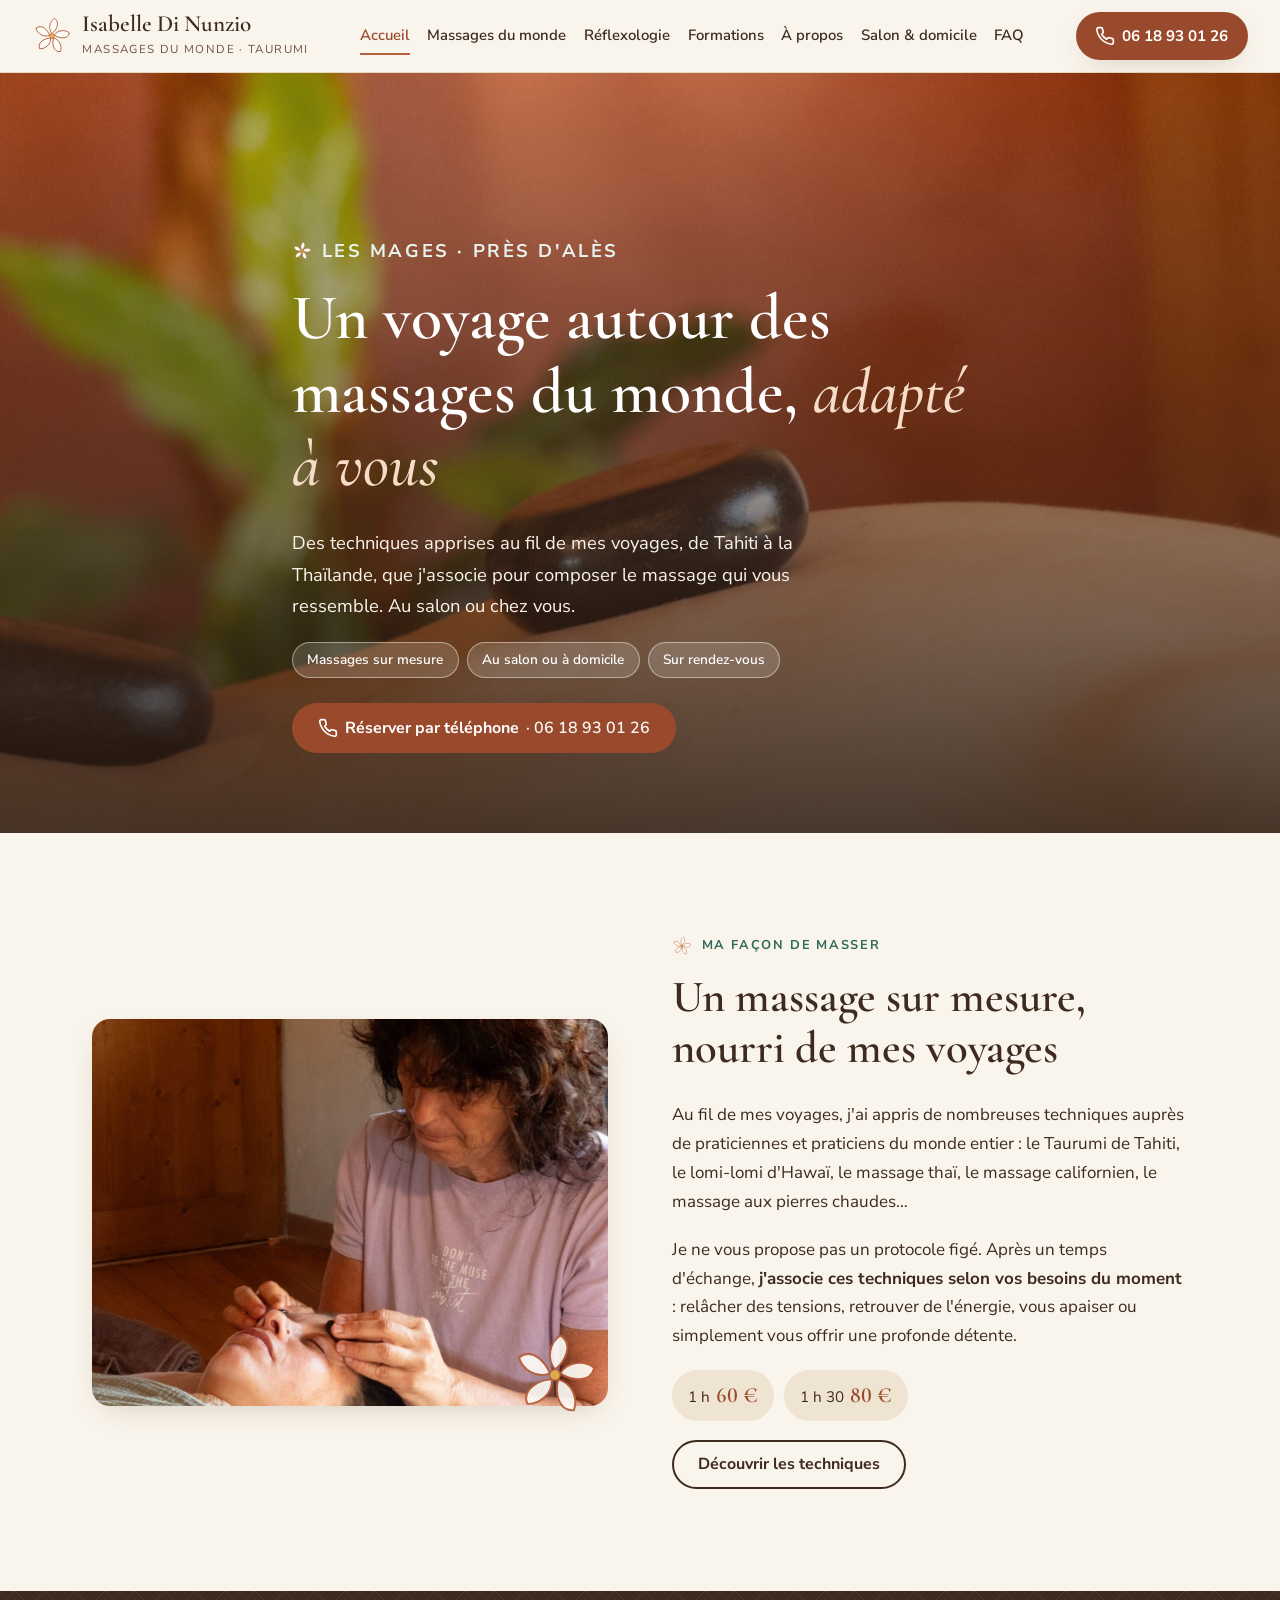
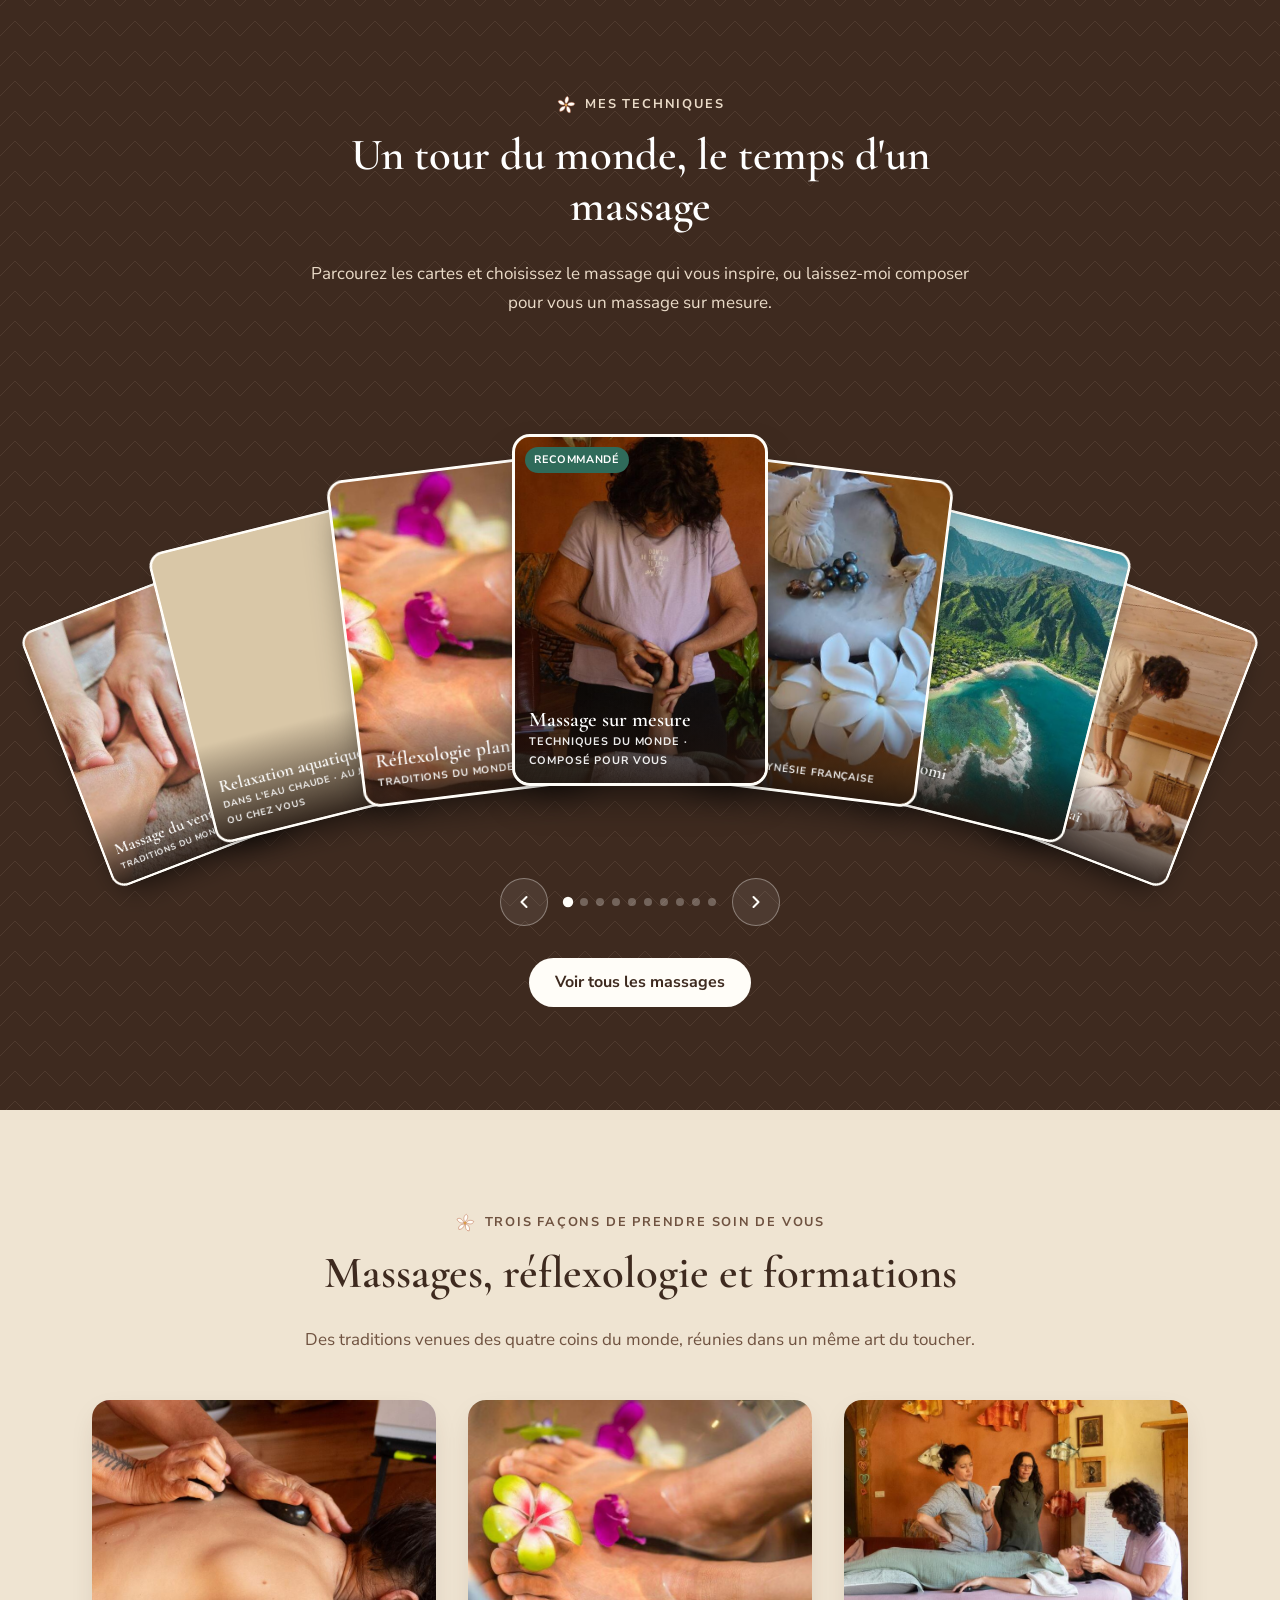
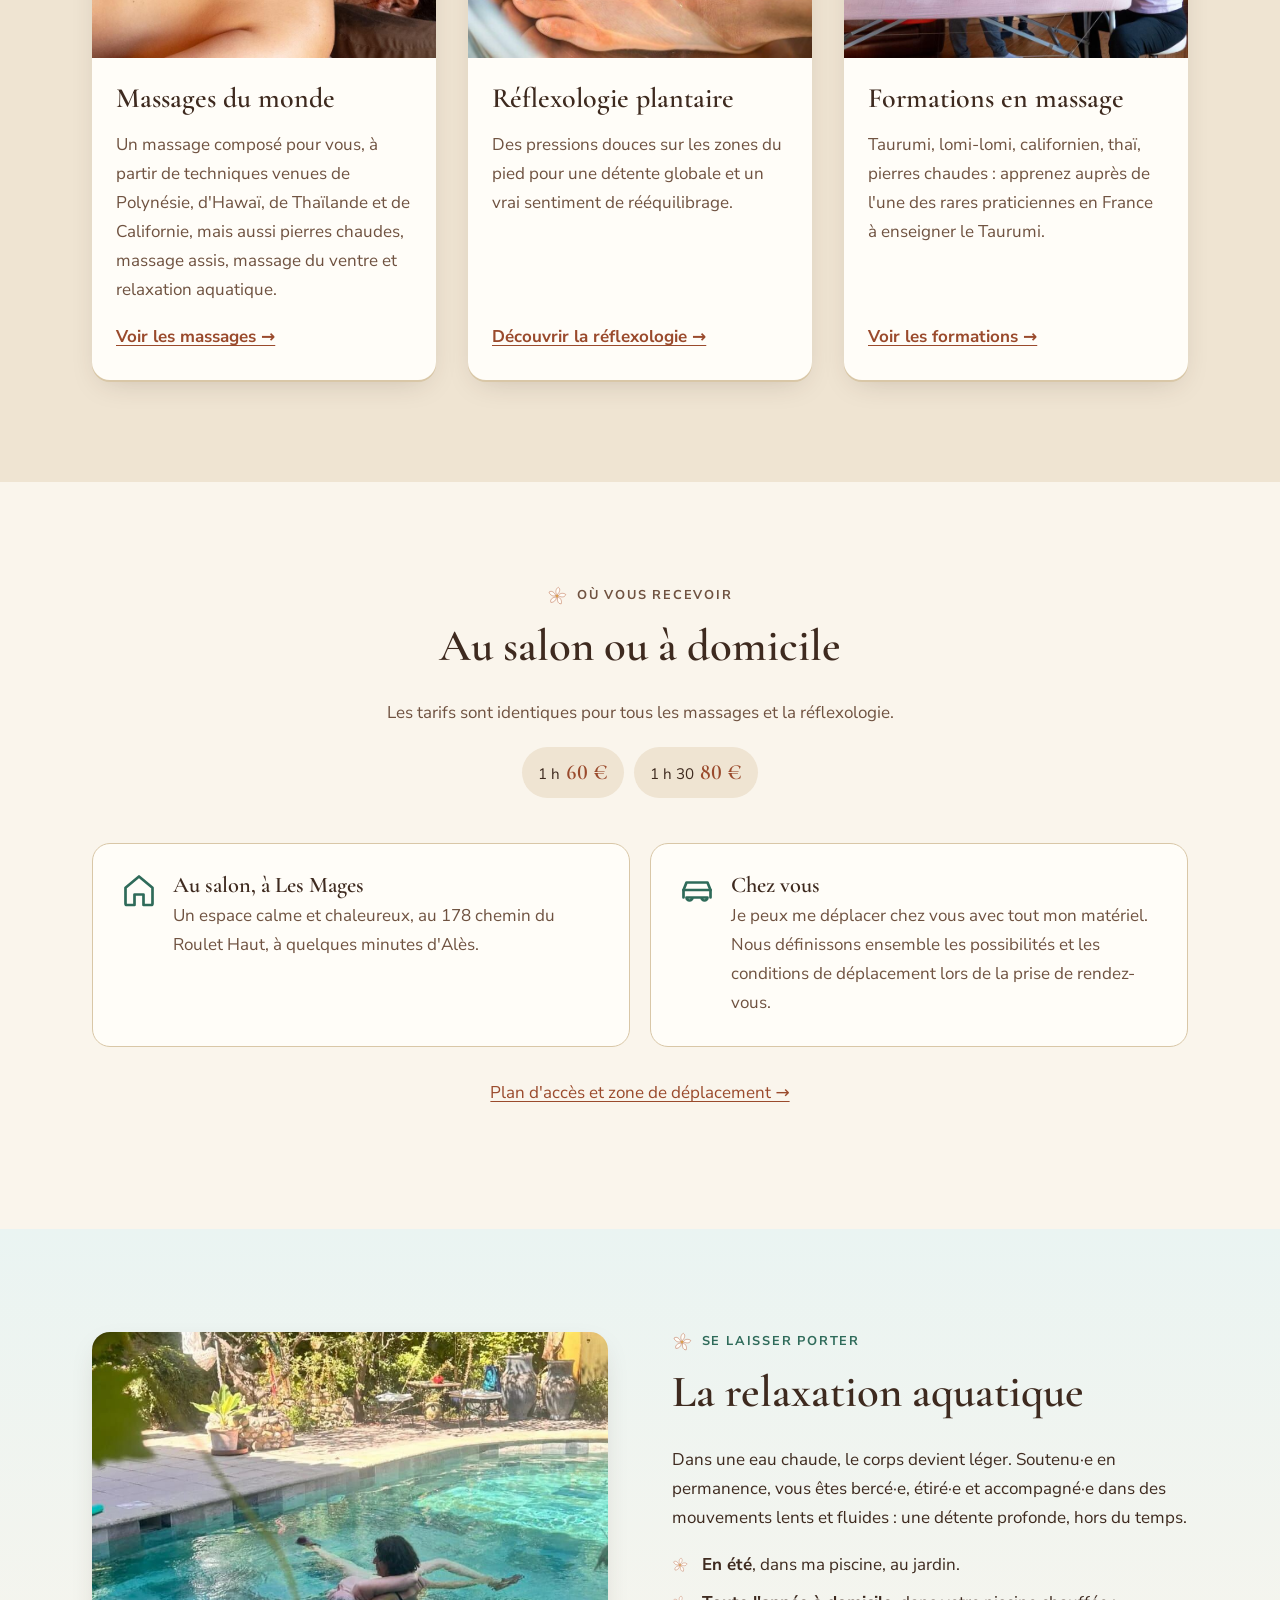
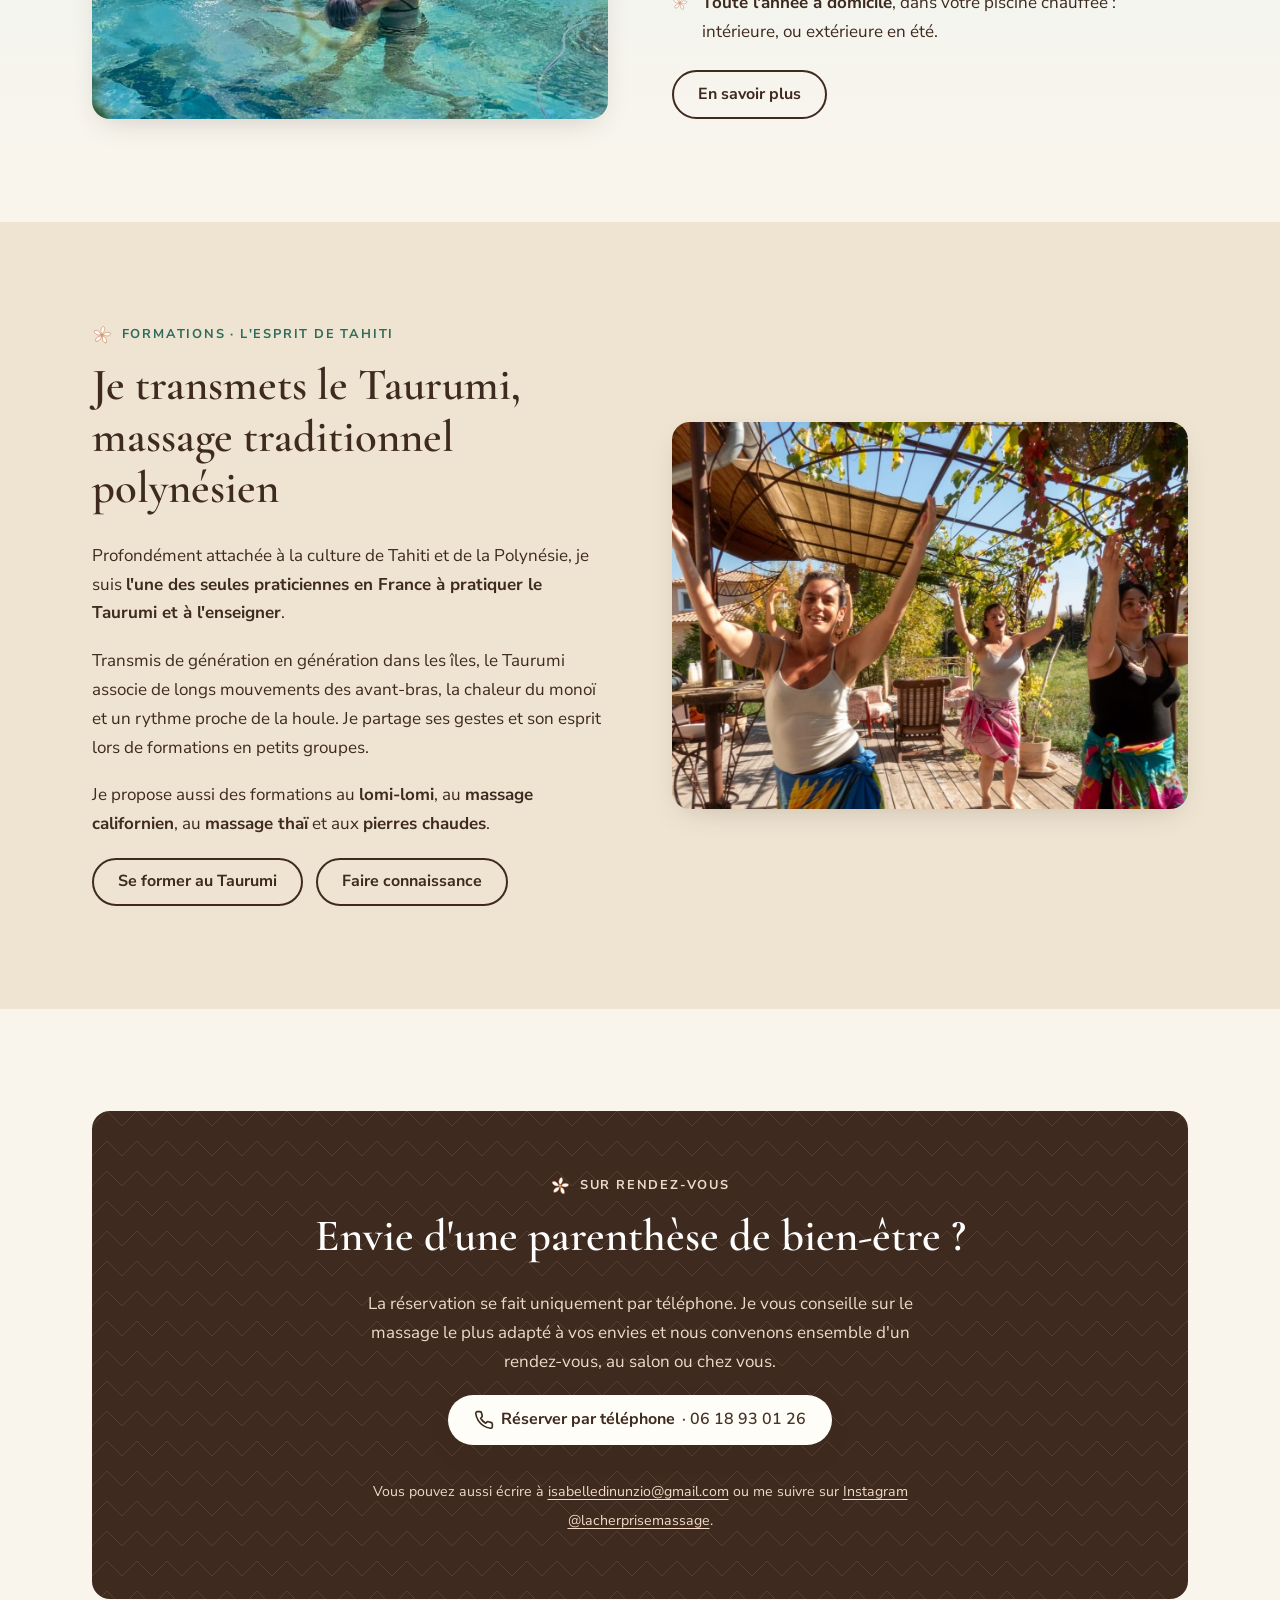
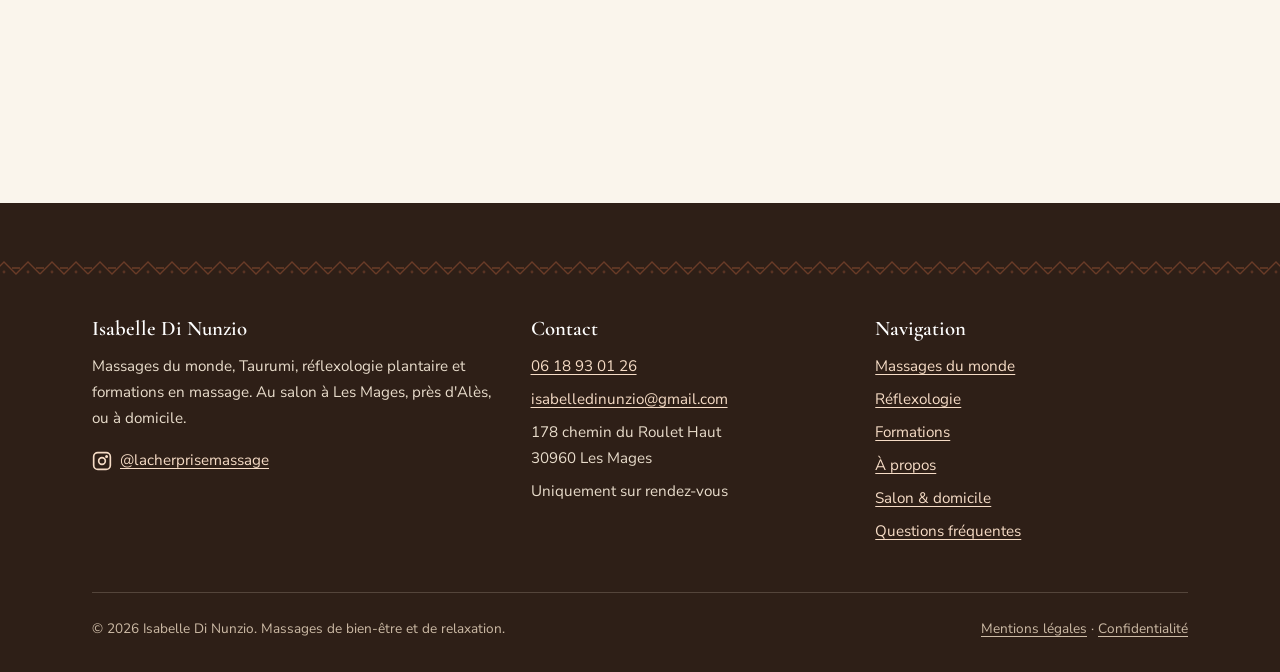
==== index.html @ 3dad5046 "Éventail : texte des cartes lisible au survol et au clic Co-Authored-By: Claude Sonnet 5.5 <noreply@" ====
<!DOCTYPE html>
<html lang="fr">
<head>
  <meta charset="utf-8">
  <meta name="viewport" content="width=device-width, initial-scale=1">
  <title>Massage bien-être Les Mages & Alès – Massages du monde sur mesure | Isabelle Di Nunzio</title>
  <meta name="description" content="Massages du monde sur mesure à Les Mages près d'Alès : des techniques venues de Polynésie, d'Hawaï et de Thaïlande, adaptées à vos besoins. Pierres chaudes, relaxation aquatique, réflexologie. Formations Taurumi.">
  <meta name="robots" content="noindex, nofollow">
  <link rel="canonical" href="https://iloebaudu.github.io/">
  <meta name="theme-color" content="#FAF5EC">

  <!-- Open Graph / réseaux sociaux -->
  <meta property="og:type" content="website">
  <meta property="og:locale" content="fr_FR">
  <meta property="og:site_name" content="Isabelle Di Nunzio – Massages du monde">
  <meta property="og:title" content="Massage bien-être Les Mages & Alès – Massages du monde sur mesure | Isabelle Di Nunzio">
  <meta property="og:description" content="Massages du monde sur mesure à Les Mages près d'Alès : des techniques venues de Polynésie, d'Hawaï et de Thaïlande, adaptées à vos besoins. Pierres chaudes, relaxation aquatique, réflexologie. Formations Taurumi.">
  <meta property="og:url" content="https://iloebaudu.github.io/">
  <meta property="og:image" content="https://iloebaudu.github.io/og-image.jpg">
  <meta property="og:image:width" content="1200">
  <meta property="og:image:height" content="630">
  <meta name="twitter:card" content="summary_large_image">
  <meta name="twitter:title" content="Massage bien-être Les Mages & Alès – Massages du monde sur mesure | Isabelle Di Nunzio">
  <meta name="twitter:description" content="Massages du monde sur mesure à Les Mages près d'Alès : des techniques venues de Polynésie, d'Hawaï et de Thaïlande, adaptées à vos besoins. Pierres chaudes, relaxation aquatique, réflexologie. Formations Taurumi.">
  <meta name="twitter:image" content="https://iloebaudu.github.io/og-image.jpg">

  <!-- Icônes -->
  <link rel="icon" href="favicon.svg" type="image/svg+xml">
  <link rel="icon" href="favicon-32.png" sizes="32x32" type="image/png">
  <link rel="apple-touch-icon" href="apple-touch-icon.png">

  <!-- Polices (hébergées localement) et styles -->
  <link rel="preload" href="fonts/cormorant-garamond-latin-600-normal.woff2" as="font" type="font/woff2" crossorigin>
  <link rel="preload" href="fonts/nunito-sans-latin-400-normal.woff2" as="font" type="font/woff2" crossorigin>
  <link rel="stylesheet" href="css/style.css?v=12">
  <script>document.documentElement.classList.add("js")</script>
  <script src="data/massages.js?v=12" defer></script>
  <script src="js/main.js?v=12" defer></script>
<script type="application/ld+json">
{
  "@context": "https://schema.org",
  "@type": "HealthAndBeautyBusiness",
  "@id": "https://iloebaudu.github.io/#entreprise",
  "name": "Isabelle Di Nunzio – Massages du monde & Taurumi",
  "description": "Massages du monde sur mesure, associant des techniques apprises en voyage (Taurumi de Polynésie, lomi-lomi, thaï, californien, pierres chaudes), massage assis, massage du ventre, relaxation aquatique, réflexologie plantaire et formations en massage, au salon à Les Mages près d'Alès ou à domicile.",
  "url": "https://iloebaudu.github.io/",
  "image": "https://iloebaudu.github.io/og-image.jpg",
  "logo": "https://iloebaudu.github.io/apple-touch-icon.png",
  "telephone": "+33618930126",
  "email": "isabelledinunzio@gmail.com",
  "priceRange": "60 € – 80 €",
  "currenciesAccepted": "EUR",
  "address": {
    "@type": "PostalAddress",
    "streetAddress": "178 chemin du Roulet Haut",
    "postalCode": "30960",
    "addressLocality": "Les Mages",
    "addressRegion": "Occitanie",
    "addressCountry": "FR"
  },
  "geo": {
    "@type": "GeoCoordinates",
    "latitude": 44.2286,
    "longitude": 4.1697
  },
  "areaServed": [
    {
      "@type": "City",
      "name": "Alès"
    },
    {
      "@type": "City",
      "name": "Les Mages"
    },
    {
      "@type": "AdministrativeArea",
      "name": "Gard"
    },
    {
      "@type": "AdministrativeArea",
      "name": "Ardèche"
    }
  ],
  "openingHoursSpecification": [
    {
      "@type": "OpeningHoursSpecification",
      "description": "Uniquement sur rendez-vous, par téléphone"
    }
  ],
  "sameAs": [
    "https://www.instagram.com/lacherprisemassage/"
  ],
  "hasOfferCatalog": {
    "@type": "OfferCatalog",
    "name": "Massages du monde et réflexologie",
    "itemListElement": [
      {
        "@type": "Offer",
        "name": "Massage ou réflexologie – 1 h",
        "price": "60",
        "priceCurrency": "EUR",
        "itemOffered": {
          "@type": "Service",
          "name": "Massage du monde ou réflexologie plantaire (1 h)"
        }
      },
      {
        "@type": "Offer",
        "name": "Massage ou réflexologie – 1 h 30",
        "price": "80",
        "priceCurrency": "EUR",
        "itemOffered": {
          "@type": "Service",
          "name": "Massage du monde ou réflexologie plantaire (1 h 30)"
        }
      },
      {
        "@type": "Offer",
        "name": "Taurumi – massage traditionnel polynésien",
        "price": "60",
        "priceCurrency": "EUR",
        "itemOffered": {
          "@type": "Service",
          "name": "Taurumi, massage tahitien"
        }
      },
      {
        "@type": "Offer",
        "name": "Relaxation aquatique",
        "itemOffered": {
          "@type": "Service",
          "name": "Relaxation aquatique en piscine chauffée, au jardin en été ou à domicile toute l'année"
        }
      }
    ]
  }
}
</script>
</head><body>
<a class="skip-link" href="#contenu">Aller au contenu</a>

<!-- ============ EN-TÊTE (identique sur toutes les pages) ============ -->
<header class="site-header">
  <div class="container">
    <a class="logo" href="index.html">
      <img src="images/motifs/tiare.svg" alt="" width="40" height="40">
      <span>
        <span class="logo__nom">Isabelle Di Nunzio</span>
        <span class="logo__sous">Massages du monde · Taurumi</span>
      </span>
    </a>
    <button class="nav-toggle" type="button" aria-expanded="false" aria-controls="site-nav" aria-label="Ouvrir le menu">
      <span class="nav-toggle__barres"></span>
    </button>
    <nav id="site-nav" class="site-nav" aria-label="Navigation principale">
      <ul>
        <li><a href="index.html" aria-current="page">Accueil</a></li>
        <li><a href="massages-du-monde.html">Massages du monde</a></li>
        <li><a href="reflexologie.html">Réflexologie</a></li>
        <li><a href="formations.html">Formations</a></li>
        <li><a href="a-propos.html">À propos</a></li>
        <li><a href="salon-domicile-contact.html">Salon & domicile</a></li>
        <li><a href="faq.html">FAQ</a></li>
      </ul>
      <a class="btn btn--appel " href="tel:+33618930126"><svg aria-hidden="true" viewBox="0 0 24 24" fill="none" stroke="currentColor" stroke-width="2" stroke-linecap="round" stroke-linejoin="round"><path d="M22 16.9v3a2 2 0 0 1-2.2 2 19.8 19.8 0 0 1-8.6-3.1 19.5 19.5 0 0 1-6-6A19.8 19.8 0 0 1 2.1 4.2 2 2 0 0 1 4.1 2h3a2 2 0 0 1 2 1.7c.1 1 .4 1.9.7 2.8a2 2 0 0 1-.5 2.1L8 9.9a16 16 0 0 0 6 6l1.3-1.3a2 2 0 0 1 2.1-.4c.9.3 1.8.6 2.8.7a2 2 0 0 1 1.7 2z"/></svg><span>Réserver par téléphone</span> <span class="numero">06 18 93 01 26</span></a>
    </nav>
    <a class="btn btn--appel header-appel" href="tel:+33618930126"><svg aria-hidden="true" viewBox="0 0 24 24" fill="none" stroke="currentColor" stroke-width="2" stroke-linecap="round" stroke-linejoin="round"><path d="M22 16.9v3a2 2 0 0 1-2.2 2 19.8 19.8 0 0 1-8.6-3.1 19.5 19.5 0 0 1-6-6A19.8 19.8 0 0 1 2.1 4.2 2 2 0 0 1 4.1 2h3a2 2 0 0 1 2 1.7c.1 1 .4 1.9.7 2.8a2 2 0 0 1-.5 2.1L8 9.9a16 16 0 0 0 6 6l1.3-1.3a2 2 0 0 1 2.1-.4c.9.3 1.8.6 2.8.7a2 2 0 0 1 1.7 2z"/></svg><span>06 18 93 01 26</span><span class="visually-hidden"> – Réserver par téléphone</span></a>
  </div>
</header>

<main id="contenu">

  <!-- ============ Grand visuel d'accueil ============ -->
  <section class="hero" aria-labelledby="titre-accueil">
    <div class="hero__img">
      <img src="images/hero-pierres-chaudes-dos-800.jpg" srcset="images/hero-pierres-chaudes-dos-800.jpg 800w, images/hero-pierres-chaudes-dos.jpg 1600w" sizes="100vw" width="800" height="600" alt="Deux pierres chaudes posées sur un dos détendu, devant une plante verte et un mur ocre" style="object-position:40% 50%" fetchpriority="high" decoding="async">
    </div>
    <div class="container hero__contenu">
      <p class="ornement">Les Mages · près d'Alès</p>
      <h1 id="titre-accueil">Un voyage autour des massages du monde, <em>adapté à vous</em></h1>
      <p>Des techniques apprises au fil de mes voyages, de Tahiti à la Thaïlande, que j'associe pour composer le massage qui vous ressemble. Au salon ou chez vous.</p>
      <ul class="hero__badges">
        <li>Massages sur mesure</li>
        <li>Au salon ou à domicile</li>
        <li>Sur rendez-vous</li>
      </ul>
      <div class="groupe-btn"><a class="btn btn--appel " href="tel:+33618930126"><svg aria-hidden="true" viewBox="0 0 24 24" fill="none" stroke="currentColor" stroke-width="2" stroke-linecap="round" stroke-linejoin="round"><path d="M22 16.9v3a2 2 0 0 1-2.2 2 19.8 19.8 0 0 1-8.6-3.1 19.5 19.5 0 0 1-6-6A19.8 19.8 0 0 1 2.1 4.2 2 2 0 0 1 4.1 2h3a2 2 0 0 1 2 1.7c.1 1 .4 1.9.7 2.8a2 2 0 0 1-.5 2.1L8 9.9a16 16 0 0 0 6 6l1.3-1.3a2 2 0 0 1 2.1-.4c.9.3 1.8.6 2.8.7a2 2 0 0 1 1.7 2z"/></svg><span>Réserver par téléphone</span> <span class="numero">06 18 93 01 26</span></a></div>
    </div>
  </section>

  <!-- ============ Ma façon de masser : le sur-mesure ============ -->
  <section class="section taurumi-vedette" aria-labelledby="titre-sur-mesure">
    <div class="container duo">
      <div class="duo__media reveal">
        <img src="images/massage-visage-praticienne-800.jpg" srcset="images/massage-visage-praticienne-800.jpg 600w, images/massage-visage-praticienne.jpg 1200w" sizes="(min-width: 900px) 50vw, 100vw" width="600" height="800" alt="Praticienne massant délicatement le visage d'une personne allongée sous un plaid" style="object-position:50% 35%" loading="lazy" decoding="async">
      </div>
      <div class="reveal">
        <p class="ornement">Ma façon de masser</p>
        <h2 id="titre-sur-mesure">Un massage sur mesure, nourri de mes voyages</h2>
        <p>Au fil de mes voyages, j'ai appris de nombreuses techniques auprès de praticiennes et praticiens du monde entier : le Taurumi de Tahiti, le lomi-lomi d'Hawaï, le massage thaï, le massage californien, le massage aux pierres chaudes…</p>
        <p>Je ne vous propose pas un protocole figé. Après un temps d'échange, <strong>j'associe ces techniques selon vos besoins du moment</strong> : relâcher des tensions, retrouver de l'énergie, vous apaiser ou simplement vous offrir une profonde détente.</p>
        <ul class="tarifs" data-tarifs aria-label="Tarifs"><li><span>1 h</span> <strong>60 €</strong></li><li><span>1 h 30</span> <strong>80 €</strong></li></ul>
        <div class="groupe-btn">
          <a class="btn btn--contour" href="massages-du-monde.html">Découvrir les techniques</a>
        </div>
      </div>
    </div>
  </section>

  <!-- ============ Éventail des massages (cartes générées depuis data/massages.js) ============ -->
  <section class="section section--chocolat" aria-labelledby="titre-eventail">
    <div class="container">
      <div class="section__entete reveal">
        <p class="ornement">Mes techniques</p>
        <h2 id="titre-eventail">Un tour du monde, le temps d'un massage</h2>
        <p>Parcourez les cartes et choisissez le massage qui vous inspire, ou laissez-moi composer pour vous un massage sur mesure.</p>
      </div>
    </div>
    <div class="fan" data-fan role="group" aria-roledescription="carrousel" aria-label="Les massages proposés">
      <div class="fan__scene"></div>
      <div class="fan__nav">
        <button type="button" class="fan__btn" data-fan-prec aria-label="Massage précédent"><svg aria-hidden="true" viewBox="0 0 24 24" fill="none" stroke="currentColor" stroke-width="2.5" stroke-linecap="round" stroke-linejoin="round"><polyline points="15 18 9 12 15 6"/></svg></button>
        <div class="fan__points" aria-hidden="true"></div>
        <button type="button" class="fan__btn" data-fan-suiv aria-label="Massage suivant"><svg aria-hidden="true" viewBox="0 0 24 24" fill="none" stroke="currentColor" stroke-width="2.5" stroke-linecap="round" stroke-linejoin="round"><polyline points="9 18 15 12 9 6"/></svg></button>
      </div>
      <p class="visually-hidden" aria-live="polite" data-fan-annonce></p>
    </div>
    <div class="container">
      <noscript><p class="centre">Taurumi, lomi-lomi, massage thaï, californien, pierres chaudes, massage assis, massage du ventre, relaxation aquatique, réflexologie…</p></noscript>
      <div class="groupe-btn" style="justify-content:center;margin-top:2rem"><a class="btn btn--clair" href="massages-du-monde.html">Voir tous les massages</a></div>
    </div>
  </section>

  <!-- ============ Les 3 pratiques ============ -->
  <section class="section section--sable fond-tapa" aria-labelledby="titre-pratiques">
    <div class="container">
      <div class="section__entete reveal">
        <p class="ornement">Trois façons de prendre soin de vous</p>
        <h2 id="titre-pratiques">Massages, réflexologie et formations</h2>
        <p>Des traditions venues des quatre coins du monde, réunies dans un même art du toucher.</p>
      </div>
      <div class="grille grille--3">
        <article class="carte pratique reveal">
          <div class="carte__media"><img src="images/massage-pierres-chaudes-nuque-800.jpg" srcset="images/massage-pierres-chaudes-nuque-800.jpg 800w, images/massage-pierres-chaudes-nuque.jpg 1600w" sizes="(min-width: 1000px) 33vw, (min-width: 680px) 50vw, 100vw" width="800" height="600" alt="Mains posant des pierres chaudes sur le haut du dos et la nuque" loading="lazy" decoding="async"></div>
          <div class="carte__corps">
            <h3>Massages du monde</h3>
            <p>Un massage composé pour vous, à partir de techniques venues de Polynésie, d'Hawaï, de Thaïlande et de Californie, mais aussi pierres chaudes, massage assis, massage du ventre et relaxation aquatique.</p>
            <a class="carte__lien" href="massages-du-monde.html">Voir les massages →</a>
          </div>
        </article>
        <article class="carte pratique reveal">
          <div class="carte__media"><img src="images/reflexologie-pieds-fleurs-800.jpg" srcset="images/reflexologie-pieds-fleurs-800.jpg 800w, images/reflexologie-pieds-fleurs.jpg 1600w" sizes="(min-width: 1000px) 33vw, (min-width: 680px) 50vw, 100vw" width="800" height="534" alt="Pieds posés dans une vasque décorée de fleurs de frangipanier" loading="lazy" decoding="async"></div>
          <div class="carte__corps">
            <h3>Réflexologie plantaire</h3>
            <p>Des pressions douces sur les zones du pied pour une détente globale et un vrai sentiment de rééquilibrage.</p>
            <a class="carte__lien" href="reflexologie.html">Découvrir la réflexologie →</a>
          </div>
        </article>
        <article class="carte pratique reveal">
          <div class="carte__media"><img src="images/formation-groupe-pratique-800.jpg" srcset="images/formation-groupe-pratique-800.jpg 800w, images/formation-groupe-pratique.jpg 1600w" sizes="(min-width: 1000px) 33vw, (min-width: 680px) 50vw, 100vw" width="800" height="600" alt="Formation : une praticienne montre un geste de massage du visage à deux stagiaires" loading="lazy" decoding="async"></div>
          <div class="carte__corps">
            <h3>Formations en massage</h3>
            <p>Taurumi, lomi-lomi, californien, thaï, pierres chaudes : apprenez auprès de l'une des rares praticiennes en France à enseigner le Taurumi.</p>
            <a class="carte__lien" href="formations.html">Voir les formations →</a>
          </div>
        </article>
      </div>
    </div>
  </section>

  <!-- ============ Au salon ou à domicile ============ -->
  <section class="section" aria-labelledby="titre-lieux">
    <div class="container">
      <div class="section__entete reveal">
        <p class="ornement">Où vous recevoir</p>
        <h2 id="titre-lieux">Au salon ou à domicile</h2>
        <p>Les tarifs sont identiques pour tous les massages et la réflexologie.</p>
        <ul class="tarifs" data-tarifs aria-label="Tarifs" style="justify-content:center"><li><span>1 h</span> <strong>60 €</strong></li><li><span>1 h 30</span> <strong>80 €</strong></li></ul>
      </div>
      <div class="lieux">
        <div class="lieu reveal"><svg aria-hidden="true" viewBox="0 0 24 24" fill="none" stroke="currentColor" stroke-width="1.8" stroke-linecap="round" stroke-linejoin="round"><path d="M3 10.5 12 3l9 7.5V21a1 1 0 0 1-1 1h-5v-7H9v7H4a1 1 0 0 1-1-1z"/></svg><div><h3>Au salon, à Les Mages</h3><p>Un espace calme et chaleureux, au 178 chemin du Roulet Haut, à quelques minutes d'Alès.</p></div></div>
        <div class="lieu reveal"><svg aria-hidden="true" viewBox="0 0 24 24" fill="none" stroke="currentColor" stroke-width="1.8" stroke-linecap="round" stroke-linejoin="round"><path d="M5 17h14M5 17a2 2 0 1 0 4 0M15 17a2 2 0 1 0 4 0M3 17v-5l2-5h14l2 5v5"/><path d="M3 12h18"/></svg><div><h3>Chez vous</h3><p>Je peux me déplacer chez vous avec tout mon matériel. Nous définissons ensemble les possibilités et les conditions de déplacement lors de la prise de rendez-vous.</p></div></div>
      </div>
      <p class="centre mt-2"><a href="salon-domicile-contact.html">Plan d'accès et zone de déplacement →</a></p>
    </div>
  </section>

  <!-- ============ Relaxation aquatique ============ -->
  <section class="section section--lagon" aria-labelledby="titre-aquatique">
    <div class="container duo">
      <div class="duo__media reveal">
        <img src="images/relaxation-aquatique-jardin-800.jpg" srcset="images/relaxation-aquatique-jardin-800.jpg 450w, images/relaxation-aquatique-jardin.jpg 900w" sizes="(min-width: 900px) 50vw, 100vw" width="450" height="800" alt="Personne flottant, détendue, soutenue par la praticienne dans une piscine turquoise au milieu d'un jardin" style="object-position:50% 60%" loading="lazy" decoding="async">
      </div>
      <div class="reveal">
        <p class="ornement">Se laisser porter</p>
        <h2 id="titre-aquatique">La relaxation aquatique</h2>
        <p>Dans une eau chaude, le corps devient léger. Soutenu·e en permanence, vous êtes bercé·e, étiré·e et accompagné·e dans des mouvements lents et fluides : une détente profonde, hors du temps.</p>
        <ul class="liste-tiare">
          <li><strong>En été</strong>, dans ma piscine, au jardin.</li>
          <li><strong>Toute l'année à domicile</strong>, dans votre piscine chauffée : intérieure, ou extérieure en été.</li>
        </ul>
        <div class="groupe-btn">
          <a class="btn btn--contour" href="massages-du-monde.html#relaxation-aquatique">En savoir plus</a>
        </div>
      </div>
    </div>
  </section>

  <!-- ============ Transmettre le Taurumi (formations) ============ -->
  <section class="section section--sable fond-tapa" aria-labelledby="titre-taurumi">
    <div class="container duo duo--inverse">
      <div class="duo__media reveal">
        <img src="images/formation-taurumi-danse-pareos-800.jpg" srcset="images/formation-taurumi-danse-pareos-800.jpg 600w, images/formation-taurumi-danse-pareos.jpg 1200w" sizes="(min-width: 900px) 50vw, 100vw" width="600" height="800" alt="Stagiaires en paréo dansant sur une terrasse en bois, bras levés, lors d'une formation au Taurumi" style="object-position:50% 30%" loading="lazy" decoding="async">
      </div>
      <div class="reveal">
        <p class="ornement">Formations · l'esprit de Tahiti</p>
        <h2 id="titre-taurumi">Je transmets le Taurumi, massage traditionnel polynésien</h2>
        <p>Profondément attachée à la culture de Tahiti et de la Polynésie, je suis <strong>l'une des seules praticiennes en France à pratiquer le Taurumi et à l'enseigner</strong>.</p>
        <p>Transmis de génération en génération dans les îles, le Taurumi associe de longs mouvements des avant-bras, la chaleur du monoï et un rythme proche de la houle. Je partage ses gestes et son esprit lors de formations en petits groupes.</p>
        <p>Je propose aussi des formations au <strong>lomi-lomi</strong>, au <strong>massage californien</strong>, au <strong>massage thaï</strong> et aux <strong>pierres chaudes</strong>.</p>
        <div class="groupe-btn">
          <a class="btn btn--contour" href="formations.html">Se former au Taurumi</a>
          <a class="btn btn--contour" href="a-propos.html">Faire connaissance</a>
        </div>
      </div>
    </div>
  </section>

  <!-- =====================================================================
       EMPLACEMENT RÉSERVÉ — AVIS CLIENTS
       Aucun avis n'est affiché pour l'instant (pas de faux témoignages).
       Pour ajouter de VRAIS avis plus tard (avec l'accord des clientes),
       décommentez le bloc ci-dessous et dupliquez un <figure> par avis.
       Vous pouvez aussi y intégrer le lien vers votre fiche Google.
  ======================================================================
  <section class="section" aria-labelledby="titre-avis">
    <div class="container">
      <div class="section__entete"><p class="ornement">Ils et elles en parlent</p><h2 id="titre-avis">Avis clients</h2></div>
      <div class="grille grille--3">
        <figure class="carte"><div class="carte__corps">
          <blockquote><p>« Texte de l'avis réel… »</p></blockquote>
          <figcaption>Prénom, ville – mois année</figcaption>
        </div></figure>
      </div>
    </div>
  </section>
  ===================================================================== -->

  <!-- ============ Bandeau de réservation ============ -->
  <section class="section" aria-labelledby="titre-cta">
    <div class="container">
      <div class="cta reveal">
        <p class="ornement">Sur rendez-vous</p>
        <h2 id="titre-cta">Envie d'une parenthèse de bien-être ?</h2>
        <p>La réservation se fait uniquement par téléphone. Je vous conseille sur le massage le plus adapté à vos envies et nous convenons ensemble d'un rendez-vous, au salon ou chez vous.</p>
        <div class="groupe-btn"><a class="btn btn--appel " href="tel:+33618930126"><svg aria-hidden="true" viewBox="0 0 24 24" fill="none" stroke="currentColor" stroke-width="2" stroke-linecap="round" stroke-linejoin="round"><path d="M22 16.9v3a2 2 0 0 1-2.2 2 19.8 19.8 0 0 1-8.6-3.1 19.5 19.5 0 0 1-6-6A19.8 19.8 0 0 1 2.1 4.2 2 2 0 0 1 4.1 2h3a2 2 0 0 1 2 1.7c.1 1 .4 1.9.7 2.8a2 2 0 0 1-.5 2.1L8 9.9a16 16 0 0 0 6 6l1.3-1.3a2 2 0 0 1 2.1-.4c.9.3 1.8.6 2.8.7a2 2 0 0 1 1.7 2z"/></svg><span>Réserver par téléphone</span> <span class="numero">06 18 93 01 26</span></a></div>
        <p class="mt-2 mb-0"><small>Vous pouvez aussi écrire à <a href="mailto:isabelledinunzio@gmail.com">isabelledinunzio@gmail.com</a> ou me suivre sur <a href="https://www.instagram.com/lacherprisemassage/" rel="noopener">Instagram @lacherprisemassage</a>.</small></p>
      </div>
    </div>
  </section>
</main>

<!-- ============ PIED DE PAGE (identique sur toutes les pages) ============ -->
<footer class="site-footer">
  <div class="frise-tapa" aria-hidden="true"></div>
  <div class="container">
    <div class="footer-grille">
      <div>
        <h2>Isabelle Di Nunzio</h2>
        <p>Massages du monde, Taurumi, réflexologie plantaire et formations en massage. Au salon à Les Mages, près d'Alès, ou à domicile.</p>
        <p><a class="lien-insta" href="https://www.instagram.com/lacherprisemassage/" rel="noopener"><svg aria-hidden="true" viewBox="0 0 24 24" fill="none" stroke="currentColor" stroke-width="2" stroke-linecap="round" stroke-linejoin="round"><rect x="2" y="2" width="20" height="20" rx="5"/><circle cx="12" cy="12" r="4"/><circle cx="17.5" cy="6.5" r=".8" fill="currentColor"/></svg><span>@lacherprisemassage</span></a></p>
      </div>
      <div>
        <h2>Contact</h2>
        <ul>
          <li><a href="tel:+33618930126">06 18 93 01 26</a></li>
          <li><a href="mailto:isabelledinunzio@gmail.com">isabelledinunzio@gmail.com</a></li>
          <li>178 chemin du Roulet Haut<br>30960 Les Mages</li>
          <li>Uniquement sur rendez-vous</li>
        </ul>
      </div>
      <div>
        <h2>Navigation</h2>
        <ul>
          <li><a href="massages-du-monde.html">Massages du monde</a></li>
          <li><a href="reflexologie.html">Réflexologie</a></li>
          <li><a href="formations.html">Formations</a></li>
          <li><a href="a-propos.html">À propos</a></li>
          <li><a href="salon-domicile-contact.html">Salon &amp; domicile</a></li>
          <li><a href="faq.html">Questions fréquentes</a></li>
        </ul>
      </div>
    </div>
    <div class="footer-bas">
      <p class="mb-0">© <span data-annee>2026</span> Isabelle Di Nunzio. Massages de bien-être et de relaxation.</p>
      <p class="mb-0"><a href="mentions-legales.html">Mentions légales</a> · <a href="politique-confidentialite.html">Confidentialité</a></p>
    </div>
  </div>
</footer>

<!-- Barre d'appel fixe, visible uniquement sur mobile -->
<div class="callbar"><a class="btn btn--appel " href="tel:+33618930126"><svg aria-hidden="true" viewBox="0 0 24 24" fill="none" stroke="currentColor" stroke-width="2" stroke-linecap="round" stroke-linejoin="round"><path d="M22 16.9v3a2 2 0 0 1-2.2 2 19.8 19.8 0 0 1-8.6-3.1 19.5 19.5 0 0 1-6-6A19.8 19.8 0 0 1 2.1 4.2 2 2 0 0 1 4.1 2h3a2 2 0 0 1 2 1.7c.1 1 .4 1.9.7 2.8a2 2 0 0 1-.5 2.1L8 9.9a16 16 0 0 0 6 6l1.3-1.3a2 2 0 0 1 2.1-.4c.9.3 1.8.6 2.8.7a2 2 0 0 1 1.7 2z"/></svg><span>Réserver par téléphone</span> <span class="numero">06 18 93 01 26</span></a></div>
</body>
</html>
---- css/style.css ----
/* =====================================================================
   Isabelle Di Nunzio — Massages du monde, Taurumi & réflexologie
   Feuille de style unique du site.

   👉 POUR CHANGER LE STYLE : modifiez uniquement les variables
      du bloc « :root » ci-dessous (couleurs, polices, arrondis…).
   ===================================================================== */

:root {
  /* ---------- Couleurs ---------- */
  --c-creme:        #FAF5EC; /* fond principal */
  --c-sable:        #EFE4D2; /* fond des sections alternées */
  --c-lin:          #D9C7A7; /* bordures, séparateurs */
  --c-terre:        #B65F3C; /* accent chaud (décor, icônes) */
  --c-terre-fonce:  #9A4A2C; /* boutons, liens (contraste AA sur crème) */
  --c-chocolat:     #3E2A1F; /* texte principal, titres */
  --c-bois:         #6F5240; /* texte secondaire */
  --c-vert:         #2F6B5A; /* touche tropicale (Tahiti) */
  --c-lagon:        #2B8A9A; /* touche lagon : décor uniquement, pas pour du texte */
  --c-tiare:        #FFFDF8; /* blanc chaud, fond des cartes */
  --c-exemple:      #FCEBD9; /* fond des encarts « Exemple » */

  /* ---------- Polices (Google Fonts hébergées dans /fonts, voir @font-face plus bas) ---------- */
  --f-titre: "Cormorant Garamond", Georgia, "Times New Roman", serif;
  --f-texte: "Nunito Sans", system-ui, -apple-system, "Segoe UI", Roboto, sans-serif;

  /* ---------- Formes & espacements ---------- */
  --radius:      18px;
  --radius-sm:   10px;
  --radius-pill: 999px;
  --ombre:       0 10px 30px -12px rgba(62, 42, 31, .25);
  --largeur-max: 1160px;
  --section-y:   clamp(3.5rem, 8vw, 6.5rem);
  --gouttiere:   clamp(1rem, 4vw, 2rem);
}

/* =====================================================================
   0. Polices Google Fonts hébergées localement (dossier /fonts)
   → aucune requête vers Google : plus rapide et plus respectueux du RGPD.
   Licence : SIL Open Font License (voir fonts/OFL-*.txt)
   ===================================================================== */
@font-face { font-family: "Cormorant Garamond"; font-style: normal; font-weight: 500; font-display: swap; src: url("../fonts/cormorant-garamond-latin-500-normal.woff2") format("woff2"); }
@font-face { font-family: "Cormorant Garamond"; font-style: italic; font-weight: 500; font-display: swap; src: url("../fonts/cormorant-garamond-latin-500-italic.woff2") format("woff2"); }
@font-face { font-family: "Cormorant Garamond"; font-style: normal; font-weight: 600; font-display: swap; src: url("../fonts/cormorant-garamond-latin-600-normal.woff2") format("woff2"); }
@font-face { font-family: "Nunito Sans"; font-style: normal; font-weight: 400; font-display: swap; src: url("../fonts/nunito-sans-latin-400-normal.woff2") format("woff2"); }
@font-face { font-family: "Nunito Sans"; font-style: normal; font-weight: 600; font-display: swap; src: url("../fonts/nunito-sans-latin-600-normal.woff2") format("woff2"); }
@font-face { font-family: "Nunito Sans"; font-style: normal; font-weight: 700; font-display: swap; src: url("../fonts/nunito-sans-latin-700-normal.woff2") format("woff2"); }

/* =====================================================================
   1. Base
   ===================================================================== */
*, *::before, *::after { box-sizing: border-box; }

html { scroll-behavior: smooth; -webkit-text-size-adjust: 100%; }
@media (prefers-reduced-motion: reduce) {
  html { scroll-behavior: auto; }
  *, *::before, *::after { animation: none !important; transition: none !important; }
}

body {
  margin: 0;
  background: var(--c-creme);
  color: var(--c-chocolat);
  font-family: var(--f-texte);
  font-size: 1.0625rem;
  line-height: 1.7;
  /* espace pour la barre d'appel fixe sur mobile */
  padding-bottom: 76px;
}
@media (min-width: 900px) { body { padding-bottom: 0; } }

img { max-width: 100%; height: auto; display: block; }

h1, h2, h3 {
  font-variant-numeric: lining-nums;
  font-family: var(--f-titre);
  font-weight: 600;
  line-height: 1.15;
  color: var(--c-chocolat);
  margin: 0 0 .6em;
}
h1 { font-size: clamp(2.3rem, 6.5vw, 4rem); }
h2 { font-size: clamp(1.9rem, 4.5vw, 2.8rem); }
h3, .h3 { font-size: clamp(1.4rem, 3vw, 1.75rem); }
p  { margin: 0 0 1.1em; }

a { color: var(--c-terre-fonce); text-underline-offset: 3px; }
a:hover { color: var(--c-chocolat); }

:focus-visible {
  outline: 3px solid var(--c-vert);
  outline-offset: 3px;
  border-radius: 4px;
}

.visually-hidden {
  position: absolute !important; width: 1px; height: 1px;
  overflow: hidden; clip: rect(0 0 0 0); white-space: nowrap;
}

.skip-link {
  position: absolute; left: 1rem; top: -100px; z-index: 100;
  background: var(--c-chocolat); color: #fff; padding: .7rem 1rem;
  border-radius: var(--radius-sm);
}
.skip-link:focus { top: 1rem; color: #fff; }

.container { width: 100%; max-width: var(--largeur-max); margin: 0 auto; padding: 0 var(--gouttiere); }
.container--etroit { max-width: 780px; }

/* =====================================================================
   2. Motifs décoratifs (tapa polynésien & fleur de tiaré) — très discrets
   ===================================================================== */

/* Frise inspirée des tapa : triangles et zigzags, répétée horizontalement */
.frise-tapa {
  height: 18px;
  background-image: url("data:image/svg+xml,%3Csvg xmlns='http://www.w3.org/2000/svg' width='48' height='18' viewBox='0 0 48 18'%3E%3Cg fill='none' stroke='%23B65F3C' stroke-width='1.3' opacity='.55'%3E%3Cpath d='M0 15 L12 3 L24 15 L36 3 L48 15'/%3E%3Cpath d='M0 9h4M20 9h8M44 9h4'/%3E%3C/g%3E%3Cg fill='%23B65F3C' opacity='.4'%3E%3Ccircle cx='12' cy='13' r='1.4'/%3E%3Ccircle cx='36' cy='13' r='1.4'/%3E%3C/g%3E%3C/svg%3E");
  background-repeat: repeat-x;
  background-position: center;
}

/* Fond texturé « fibre de tapa » pour les sections sable */
.fond-tapa {
  background-color: var(--c-sable);
  background-image: url("data:image/svg+xml,%3Csvg xmlns='http://www.w3.org/2000/svg' width='80' height='80' viewBox='0 0 80 80'%3E%3Cg fill='none' stroke='%237A5A43' stroke-width='.8' opacity='.09'%3E%3Cpath d='M0 20 L20 0 L40 20 L60 0 L80 20'/%3E%3Cpath d='M0 60 L20 40 L40 60 L60 40 L80 60'/%3E%3Cpath d='M20 30v20M60 30v20'/%3E%3C/g%3E%3C/svg%3E");
}

/* Petite fleur de tiaré utilisée comme ornement de titre */
.ornement {
  display: inline-flex; align-items: center; gap: .6rem;
  font-family: var(--f-texte);
  font-size: .8rem; font-weight: 700; letter-spacing: .14em; text-transform: uppercase;
  color: var(--c-vert);
  margin-bottom: .9rem;
}
.ornement::before {
  content: ""; width: 20px; height: 20px; flex: none;
  background: url("../images/motifs/tiare.svg") center / contain no-repeat;
}

/* =====================================================================
   3. Boutons
   ===================================================================== */
.btn {
  display: inline-flex; align-items: center; justify-content: center; gap: .55rem;
  min-height: 48px; padding: .8rem 1.5rem;
  border-radius: var(--radius-pill);
  font-family: var(--f-texte); font-weight: 700; font-size: 1rem; line-height: 1.2;
  text-decoration: none; text-align: center;
  border: 2px solid transparent;
  transition: background-color .25s, color .25s, transform .25s, box-shadow .25s;
  cursor: pointer;
}
.btn svg { width: 20px; height: 20px; flex: none; }
.btn:hover { transform: translateY(-2px); }

.btn--appel { background: var(--c-terre-fonce); color: #fff; box-shadow: var(--ombre); }
.btn--appel:hover { background: var(--c-chocolat); color: #fff; }
.btn--appel { flex-wrap: wrap; column-gap: .45rem; row-gap: .1rem; }
.btn--appel .numero { font-weight: 600; opacity: .95; white-space: nowrap; }
.btn--appel .numero::before { content: "· "; }
/* Sur petit écran, le numéro passe proprement sous le libellé */
@media (max-width: 479px) {
  .btn--appel .numero { flex-basis: 100%; }
  .btn--appel .numero::before { content: ""; }
}

.btn--contour { border-color: var(--c-chocolat); color: var(--c-chocolat); background: transparent; }
.btn--contour:hover { background: var(--c-chocolat); color: #fff; }

.btn--clair { background: var(--c-tiare); color: var(--c-chocolat); }
.btn--clair:hover { background: #fff; color: var(--c-terre-fonce); }

.groupe-btn { display: flex; flex-wrap: wrap; gap: .8rem; align-items: center; }

/* =====================================================================
   4. En-tête & navigation
   ===================================================================== */
.site-header {
  position: sticky; top: 0; z-index: 50;
  background: rgba(250, 245, 236, .94);
  backdrop-filter: blur(8px);
  border-bottom: 1px solid rgba(217, 199, 167, .6);
}
.site-header .container {
  display: flex; align-items: center; justify-content: space-between; gap: 1rem;
  min-height: 72px;
}

.logo { display: flex; align-items: center; gap: .65rem; text-decoration: none; color: var(--c-chocolat); }
.logo img { width: 40px; height: 40px; }
.logo__nom { white-space: nowrap; font-family: var(--f-titre); font-size: 1.45rem; font-weight: 600; line-height: 1; display: block; }
.logo__sous { white-space: nowrap; font-size: .72rem; letter-spacing: .12em; text-transform: uppercase; color: var(--c-bois); display: block; margin-top: .25rem; }

.nav-toggle {
  display: inline-flex; align-items: center; justify-content: center;
  width: 48px; height: 48px; border-radius: 50%;
  background: transparent; border: 1px solid var(--c-lin); color: var(--c-chocolat);
  cursor: pointer;
}
.nav-toggle__barres, .nav-toggle__barres::before, .nav-toggle__barres::after {
  display: block; width: 20px; height: 2px; background: currentColor; border-radius: 2px;
  position: relative; transition: transform .3s, background-color .3s;
}
.nav-toggle__barres::before, .nav-toggle__barres::after { content: ""; position: absolute; left: 0; }
.nav-toggle__barres::before { top: -6px; }
.nav-toggle__barres::after  { top: 6px; }
.nav-toggle[aria-expanded="true"] .nav-toggle__barres { background: transparent; }
.nav-toggle[aria-expanded="true"] .nav-toggle__barres::before { transform: translateY(6px) rotate(45deg); }
.nav-toggle[aria-expanded="true"] .nav-toggle__barres::after  { transform: translateY(-6px) rotate(-45deg); }

.site-nav { display: none; }
.site-nav.est-ouvert {
  display: block;
  position: absolute; left: 0; right: 0; top: 100%;
  background: var(--c-creme);
  border-bottom: 1px solid var(--c-lin);
  box-shadow: var(--ombre);
  padding: .5rem var(--gouttiere) 1.5rem;
  max-height: calc(100vh - 72px); overflow-y: auto;
}
.site-nav ul { list-style: none; margin: 0; padding: 0; }
.site-nav a {
  display: block; padding: .85rem .25rem;
  color: var(--c-chocolat); text-decoration: none; font-weight: 600;
  border-bottom: 1px solid rgba(217, 199, 167, .5);
}
.site-nav a[aria-current="page"] { color: var(--c-terre-fonce); }
.site-nav .btn { margin-top: 1rem; width: 100%; }
.site-nav a.btn { display: flex; color: #fff; padding: .8rem 1.5rem; border-bottom: 0; }
.header-appel { display: none; }

@media (min-width: 1200px) {
  .nav-toggle { display: none; }
  .site-nav, .site-nav.est-ouvert {
    display: block; position: static; background: none; box-shadow: none; padding: 0; border: 0;
  }
  .site-nav ul { display: flex; gap: 1.1rem; align-items: center; }
  .site-nav a { white-space: nowrap; }
  .site-nav a { border: 0; padding: .4rem 0; font-size: .93rem; position: relative; }
  .site-nav a::after {
    content: ""; position: absolute; left: 0; right: 0; bottom: 0; height: 2px;
    background: var(--c-terre); transform: scaleX(0); transition: transform .3s; transform-origin: left;
  }
  .site-nav a:hover::after, .site-nav a[aria-current="page"]::after { transform: scaleX(1); }
  .site-nav .btn, .site-nav a.btn { display: none; }
  .header-appel { display: inline-flex; padding: .6rem 1.1rem; font-size: .95rem; white-space: nowrap; flex-wrap: nowrap; }
  .site-header .container { max-width: 1340px; }
}

/* =====================================================================
   5. Barre d'appel fixe (mobile uniquement)
   ===================================================================== */
.callbar {
  position: fixed; left: 0; right: 0; bottom: 0; z-index: 60;
  padding: .6rem var(--gouttiere) calc(.6rem + env(safe-area-inset-bottom));
  background: rgba(250, 245, 236, .97);
  border-top: 1px solid var(--c-lin);
  box-shadow: 0 -8px 24px -12px rgba(62, 42, 31, .3);
}
.callbar .btn { width: 100%; }
@media (min-width: 900px) { .callbar { display: none; } }

/* =====================================================================
   6. Sections génériques
   ===================================================================== */
.section { padding: var(--section-y) 0; }
.section--sable { background: var(--c-sable); }
.section__entete { max-width: 680px; margin: 0 auto 2.8rem; text-align: center; }
.section__entete p { color: var(--c-bois); }
.chapeau { font-size: 1.15rem; color: var(--c-bois); }

/* En-tête des pages intérieures */
.page-hero {
  position: relative; overflow: hidden;
  padding: clamp(3rem, 9vw, 6rem) 0 clamp(2.5rem, 6vw, 4rem);
  text-align: center;
}
.page-hero p { max-width: 640px; margin-left: auto; margin-right: auto; }
.fil-ariane { font-size: .88rem; color: var(--c-bois); margin-bottom: 1rem; }
.fil-ariane ol { list-style: none; padding: 0; margin: 0; display: flex; justify-content: center; flex-wrap: wrap; gap: .4rem; }
.fil-ariane li + li::before { content: "›"; margin-right: .4rem; }
.fil-ariane a { color: var(--c-bois); }

/* Grilles */
.grille { display: grid; gap: clamp(1.25rem, 3vw, 2rem); }
@media (min-width: 680px)  { .grille--2, .grille--3 { grid-template-columns: repeat(2, 1fr); } }
@media (min-width: 1000px) { .grille--3 { grid-template-columns: repeat(3, 1fr); } }

/* Bloc image + texte */
.duo { display: grid; gap: clamp(2rem, 5vw, 4rem); align-items: center; }
@media (min-width: 900px) {
  .duo { grid-template-columns: 1fr 1fr; }
  .duo--inverse .duo__media { order: 2; }
}
.duo__media img { border-radius: var(--radius); box-shadow: var(--ombre); width: 100%; aspect-ratio: 4 / 3; object-fit: cover; }

/* Listes à puces tiaré */
.liste-tiare { list-style: none; padding: 0; margin: 0 0 1.4em; }
.liste-tiare li { position: relative; padding-left: 1.9rem; margin-bottom: .55rem; }
.liste-tiare li::before {
  content: ""; position: absolute; left: 0; top: .35em; width: 16px; height: 16px;
  background: url("../images/motifs/tiare.svg") center / contain no-repeat;
}

/* =====================================================================
   7. Accueil — grand visuel
   ===================================================================== */
.hero {
  position: relative; isolation: isolate;
  min-height: min(88vh, 760px);
  display: flex; align-items: flex-end;
  color: #fff;
  overflow: hidden;
}
.hero__img { position: absolute; inset: 0; z-index: -2; }
.hero__img img { width: 100%; height: 100%; object-fit: cover; object-position: center 40%; }
.hero::before {
  content: ""; position: absolute; inset: 0; z-index: -1;
  background: linear-gradient(180deg, rgba(62,42,31,.15) 0%, rgba(62,42,31,.55) 55%, rgba(40,26,18,.85) 100%);
}
.hero__contenu { padding-top: 6rem; padding-bottom: clamp(2.5rem, 7vw, 5rem); max-width: 760px; }
.hero h1 { color: #fff; margin-bottom: .4em; }
.hero h1 em { font-style: italic; font-weight: 500; color: #F6DCC6; }
.hero p { font-size: 1.15rem; max-width: 560px; color: #FBF4EA; }
.hero .ornement { color: #E8F3EE; }
.hero__badges { display: flex; flex-wrap: wrap; gap: .5rem; margin: 0 0 1.6rem; padding: 0; list-style: none; }
.hero__badges li {
  font-size: .85rem; font-weight: 600; padding: .35rem .9rem; border-radius: var(--radius-pill);
  background: rgba(255, 253, 248, .16); border: 1px solid rgba(255, 253, 248, .45);
}

/* Bandeau Taurumi */
.taurumi-vedette { position: relative; }
@media (min-width: 900px) { .taurumi-vedette .duo__media::after { right: -14px; width: 110px; height: 110px; } }
.taurumi-vedette .duo__media { position: relative; }
.taurumi-vedette .duo__media::after {
  content: ""; position: absolute; right: 8px; bottom: -14px; width: 90px; height: 90px;
  background: url("../images/motifs/tiare.svg") center / contain no-repeat; opacity: .9;
  pointer-events: none;
}
.etiquette {
  display: inline-block; font-size: .78rem; font-weight: 700; letter-spacing: .08em; text-transform: uppercase;
  padding: .3rem .8rem; border-radius: var(--radius-pill);
  background: var(--c-vert); color: #fff;
}

/* =====================================================================
   8. Cartes
   ===================================================================== */
.carte {
  background: var(--c-tiare);
  border-radius: var(--radius);
  overflow: hidden;
  box-shadow: 0 2px 0 var(--c-lin), var(--ombre);
  display: flex; flex-direction: column;
  transition: transform .3s;
}
.carte:hover { transform: translateY(-4px); }
.carte__media { aspect-ratio: 3 / 2; overflow: hidden; background: var(--c-lin); }
.carte__media img { width: 100%; height: 100%; object-fit: cover; }
.carte__corps { padding: 1.5rem 1.5rem 1.75rem; display: flex; flex-direction: column; flex: 1; }
.carte__corps p { color: var(--c-bois); }
.carte__origine {
  font-size: .8rem; font-weight: 700; letter-spacing: .1em; text-transform: uppercase;
  color: var(--c-vert); margin-bottom: .35rem;
}
.carte__lien { margin-top: auto; font-weight: 700; }
.carte--vedette { outline: 2px solid var(--c-terre); outline-offset: -2px; }
@media (min-width: 1000px) {
  .carte--vedette { grid-column: span 2; flex-direction: row; }
  .carte--vedette .carte__media { flex: 1 1 50%; aspect-ratio: auto; min-height: 100%; }
  .carte--vedette .carte__corps { flex: 1 1 50%; }
}

/* Détails d'un massage (origine / déroulé / ressenti) */
.details-massage { margin: 0 0 1.2rem; }
.details-massage dt { font-weight: 700; color: var(--c-chocolat); font-size: .92rem; margin-top: .6rem; }
.details-massage dd { margin: 0; color: var(--c-bois); }

/* Tarifs */
.tarifs { display: flex; flex-wrap: wrap; gap: .6rem; margin: .4rem 0 1.2rem; padding: 0; list-style: none; }
.tarifs li {
  display: flex; align-items: baseline; gap: .4rem;
  padding: .45rem 1rem; border-radius: var(--radius-pill);
  background: var(--c-sable); font-size: .95rem;
}
.tarifs strong { font-variant-numeric: lining-nums; font-family: var(--f-titre); font-size: 1.35rem; color: var(--c-terre-fonce); }

.tarif-note { font-weight: 600; color: var(--c-terre-fonce); background: var(--c-sable); border-radius: var(--radius-sm); padding: .6rem 1rem; margin: .4rem 0 1.2rem; }

/* Section « lagon » (relaxation aquatique) : fond bleu très léger */
.section--lagon { background: linear-gradient(180deg, #EAF4F2 0%, var(--c-creme) 100%); }

.grille-tarifs { display: grid; gap: 1.25rem; max-width: 640px; margin: 0 auto; }
@media (min-width: 560px) { .grille-tarifs { grid-template-columns: 1fr 1fr; } }
.tarif-bloc {
  background: var(--c-tiare); border-radius: var(--radius); padding: 2rem 1.5rem; text-align: center;
  border: 1px solid var(--c-lin);
}
.tarif-bloc__duree { font-weight: 700; letter-spacing: .1em; text-transform: uppercase; font-size: .85rem; color: var(--c-bois); }
.tarif-bloc__prix { font-variant-numeric: lining-nums; font-family: var(--f-titre); font-size: 3.2rem; font-weight: 600; color: var(--c-terre-fonce); line-height: 1.1; }

/* Étapes (déroulé d'une séance) */
.etapes { list-style: none; padding: 0; margin: 0; counter-reset: etape; display: grid; gap: 1.25rem; }
@media (min-width: 800px) { .etapes { grid-template-columns: repeat(2, 1fr); } }
.etapes li {
  counter-increment: etape; position: relative;
  background: var(--c-tiare); border-radius: var(--radius); padding: 1.5rem 1.5rem 1.5rem 4.6rem;
  border: 1px solid rgba(217, 199, 167, .7);
}
.etapes li::before {
  content: counter(etape);
  position: absolute; left: 1.3rem; top: 1.35rem;
  width: 2.4rem; height: 2.4rem; border-radius: 50%;
  display: grid; place-items: center;
  font-family: var(--f-titre); font-size: 1.35rem; font-weight: 600;
  background: var(--c-sable); color: var(--c-terre-fonce);
}
.etapes h3 { font-size: 1.3rem; margin-bottom: .3rem; }
.etapes p { margin: 0; color: var(--c-bois); }

/* =====================================================================
   9. Formations (contenu d'exemple)
   ===================================================================== */
.formation { position: relative; }
.badge-exemple {
  display: inline-flex; align-items: center; gap: .4rem;
  align-self: flex-start;
  font-size: .78rem; font-weight: 700; letter-spacing: .06em; text-transform: uppercase;
  padding: .35rem .8rem; border-radius: var(--radius-pill);
  background: var(--c-exemple); color: #7A3A1F; border: 1px dashed #B65F3C;
  margin-bottom: .9rem;
}
.formation--exemple { background-image: repeating-linear-gradient(-45deg, transparent 0 14px, rgba(182, 95, 60, .035) 14px 28px); }
.infos-formation { display: grid; grid-template-columns: auto 1fr; gap: .3rem 1rem; margin: 0 0 1.3rem; font-size: .95rem; }
.infos-formation dt { font-weight: 700; color: var(--c-chocolat); }
.infos-formation dd { margin: 0; color: var(--c-bois); }
.alerte-exemple {
  background: var(--c-exemple); border: 1px dashed var(--c-terre); border-radius: var(--radius);
  padding: 1rem 1.25rem; margin: 0 auto 2.5rem; max-width: 780px; text-align: center; color: #5E2E18;
}

/* =====================================================================
   10. Aperçu des 3 pratiques (accueil)
   ===================================================================== */
.pratique { text-align: left; }
.pratique .carte__media { aspect-ratio: 4 / 3; }

/* Bandeau « au salon ou à domicile » */
.lieux { display: grid; gap: 1.25rem; }
@media (min-width: 760px) { .lieux { grid-template-columns: 1fr 1fr; } }
.lieu {
  background: var(--c-tiare); border-radius: var(--radius); padding: 1.75rem;
  border: 1px solid var(--c-lin); display: flex; gap: 1rem; align-items: flex-start;
}
.lieu svg { width: 36px; height: 36px; flex: none; color: var(--c-vert); }
.lieu h3 { font-size: 1.4rem; margin-bottom: .3rem; }
.lieu p { margin: 0; color: var(--c-bois); }

/* =====================================================================
   Éventail de cartes (accueil) : section sombre + cartes animées
   Les positions et animations sont gérées par js/main.js (bloc « 7 »).
   ===================================================================== */
.section--chocolat {
  position: relative; overflow: hidden; color: #F7EEE2;
  background-color: var(--c-chocolat);
  background-image: url("data:image/svg+xml,%3Csvg xmlns='http://www.w3.org/2000/svg' width='60' height='60' viewBox='0 0 60 60'%3E%3Cg fill='none' stroke='%23F6DCC6' stroke-width='1' opacity='.09'%3E%3Cpath d='M0 15 L15 0 L30 15 L45 0 L60 15'/%3E%3Cpath d='M0 45 L15 30 L30 45 L45 30 L60 45'/%3E%3C/g%3E%3C/svg%3E");
}
.section--chocolat h2 { color: #fff; }
.section--chocolat .section__entete p { color: #EADBC8; }
.section--chocolat .ornement { color: #CFE8DF; }
.section--chocolat :focus-visible { outline-color: #fff; }

.fan { --fan-w: 16rem; --fan-h: 22rem; width: 100%; max-width: 80rem; margin: 0 auto; padding: 0 var(--gouttiere); }
@media (max-width: 1023px) { .fan { --fan-w: 14rem; --fan-h: 19rem; } }
@media (max-width: 767px)  { .fan { --fan-w: 12rem; --fan-h: 16rem; } }
@media (max-width: 639px)  { .fan { --fan-w: 10.5rem; --fan-h: 14rem; } }
@media (max-width: 479px)  { .fan { --fan-w: 9rem; --fan-h: 12.5rem; } }
.fan__scene { position: relative; height: calc(var(--fan-h) + 9rem); touch-action: pan-y; }

.fan-card {
  position: absolute; left: 50%; top: 50%;
  width: var(--fan-w); height: var(--fan-h);
  margin: calc(var(--fan-h) / -2) 0 0 calc(var(--fan-w) / -2);
  display: block; overflow: hidden; border-radius: var(--radius);
  border: 3px solid var(--c-tiare); background: var(--c-lin);
  box-shadow: 0 18px 40px -16px rgba(0, 0, 0, .75);
  color: #fff; text-decoration: none; opacity: 0; will-change: transform;
}
.fan-card.is-hors { visibility: hidden; pointer-events: none; }
/* Le texte reste blanc au survol, au clic et au focus (la règle générale « a:hover » le passerait en marron) */
.fan-card:hover, .fan-card:focus, .fan-card:active, .fan-card:visited { color: #fff; }
.fan-card:hover, .fan-card:focus-visible { border-color: #fff; box-shadow: 0 0 0 3px rgba(255, 253, 248, .45), 0 22px 44px -14px rgba(0, 0, 0, .85); }
.fan-card:active .fan-card__nom { text-decoration: underline; text-underline-offset: 3px; }
.fan-card:focus-visible { outline: 3px solid #fff; outline-offset: 3px; }
.fan-card img { position: absolute; inset: 0; width: 100%; height: 100%; object-fit: cover; user-select: none; -webkit-user-drag: none; }
.fan-card__legende {
  position: absolute; left: 0; right: 0; bottom: 0; display: flex; flex-direction: column; gap: .1rem;
  padding: 2.6rem .9rem .8rem; background: linear-gradient(180deg, rgba(30, 18, 12, 0) 0%, rgba(30, 18, 12, .88) 100%);
}
.fan-card__nom { font-family: var(--f-titre); font-size: 1.3rem; font-weight: 600; line-height: 1.1; text-wrap: balance; }
.fan-card__origine { font-size: .68rem; font-weight: 700; letter-spacing: .08em; text-transform: uppercase; opacity: .92; }
.fan-card__badge {
  position: absolute; top: .6rem; left: .6rem; z-index: 2;
  background: var(--c-vert); color: #fff; font-size: .68rem; font-weight: 700; letter-spacing: .06em;
  text-transform: uppercase; padding: .25rem .6rem; border-radius: var(--radius-pill);
}
@media (max-width: 639px) {
  .fan-card__nom { font-size: 1.05rem; }
  .fan-card__origine { font-size: .6rem; }
  .fan-card__legende { padding: 2rem .65rem .6rem; }
}

.fan__nav { display: flex; align-items: center; justify-content: center; gap: 1rem; margin-top: 1.25rem; position: relative; z-index: 30; }
@media (max-width: 767px) { .fan__nav { margin-top: 2.25rem; } }
.fan__btn {
  width: 48px; height: 48px; border-radius: 50%; display: grid; place-items: center; cursor: pointer;
  border: 1.5px solid rgba(255, 253, 248, .35); background: rgba(255, 253, 248, .08); color: var(--c-tiare);
  transition: background-color .3s, border-color .3s;
}
.fan__btn:hover { background: rgba(255, 253, 248, .18); border-color: rgba(255, 253, 248, .7); }
.fan__btn svg { width: 20px; height: 20px; }
.fan__points { display: flex; gap: .5rem; }
.fan__points span { width: 8px; height: 8px; border-radius: 50%; background: rgba(255, 253, 248, .28); transition: transform .3s, background-color .3s; }
.fan__points span.est-actif { background: var(--c-tiare); transform: scale(1.3); }

/* Galerie photos (page À propos) */
.galerie { list-style: none; margin: 0; padding: 0; display: grid; gap: .75rem; grid-template-columns: repeat(2, 1fr); }
@media (min-width: 760px) { .galerie { grid-template-columns: repeat(4, 1fr); gap: 1rem; } }
.galerie li { border-radius: var(--radius-sm); overflow: hidden; aspect-ratio: 1 / 1; background: var(--c-lin); box-shadow: var(--ombre); }
.galerie img { width: 100%; height: 100%; object-fit: cover; transition: transform .6s ease; }
.galerie li:hover img { transform: scale(1.04); }

/* =====================================================================
   11. Bandeau d'appel (bas de chaque page)
   ===================================================================== */
.cta {
  position: relative; overflow: hidden;
  background: var(--c-chocolat); color: #F7EEE2;
  border-radius: var(--radius);
  padding: clamp(2.5rem, 6vw, 4rem) clamp(1.5rem, 5vw, 4rem);
  text-align: center;
}
.cta::before {
  content: ""; position: absolute; inset: 0; opacity: .12; pointer-events: none;
  background-image: url("data:image/svg+xml,%3Csvg xmlns='http://www.w3.org/2000/svg' width='60' height='60' viewBox='0 0 60 60'%3E%3Cg fill='none' stroke='%23F6DCC6' stroke-width='1'%3E%3Cpath d='M0 15 L15 0 L30 15 L45 0 L60 15'/%3E%3Cpath d='M0 45 L15 30 L30 45 L45 30 L60 45'/%3E%3C/g%3E%3C/svg%3E");
}
.cta > * { position: relative; }
.cta h2 { color: #fff; }
.cta p { max-width: 560px; margin-left: auto; margin-right: auto; color: #EADBC8; }
.cta .groupe-btn { justify-content: center; }
.cta .btn--appel { background: var(--c-tiare); color: var(--c-chocolat); }
.cta .btn--appel:hover { background: #fff; color: var(--c-terre-fonce); }
.cta a:not(.btn) { color: #F6DCC6; }

/* =====================================================================
   12. FAQ (accordéons natifs <details>)
   ===================================================================== */
.faq-groupe { margin-bottom: 2.5rem; }
.faq-groupe h2 { font-size: clamp(1.6rem, 3.5vw, 2.1rem); }
.faq details {
  background: var(--c-tiare); border: 1px solid var(--c-lin); border-radius: var(--radius-sm);
  margin-bottom: .75rem;
}
.faq summary {
  list-style: none; cursor: pointer;
  padding: 1.1rem 3.2rem 1.1rem 1.25rem; position: relative;
  font-weight: 700; color: var(--c-chocolat);
}
.faq summary::-webkit-details-marker { display: none; }
.faq summary::after {
  content: "+"; position: absolute; right: 1.25rem; top: 50%; transform: translateY(-50%);
  font-family: var(--f-titre); font-size: 1.8rem; line-height: 1; color: var(--c-terre-fonce);
  transition: transform .3s;
}
.faq details[open] summary::after { transform: translateY(-50%) rotate(45deg); }
.faq .reponse { padding: 0 1.25rem 1.2rem; color: var(--c-bois); }
.faq .reponse p:last-child { margin-bottom: 0; }

/* =====================================================================
   13. Contact & carte
   ===================================================================== */
.coordonnees { list-style: none; padding: 0; margin: 0 0 1.5rem; }
.coordonnees li { display: flex; gap: .9rem; align-items: flex-start; padding: .9rem 0; border-bottom: 1px solid var(--c-lin); }
.coordonnees svg { width: 24px; height: 24px; flex: none; color: var(--c-terre-fonce); margin-top: .2rem; }
.coordonnees strong { display: block; }
.carte-plan {
  border-radius: var(--radius); overflow: hidden; border: 1px solid var(--c-lin); box-shadow: var(--ombre);
  background: var(--c-sable);
}
.carte-plan iframe { display: block; width: 100%; height: 380px; border: 0; }
/* Écran d'attente avant le chargement de Google Maps */
.carte-plan__ecran {
  height: 380px; padding: 1.5rem; text-align: center;
  display: flex; flex-direction: column; align-items: center; justify-content: center; gap: .6rem;
  color: #F7EEE2;
  background:
    url("data:image/svg+xml,%3Csvg xmlns='http://www.w3.org/2000/svg' width='60' height='60' viewBox='0 0 60 60'%3E%3Cg fill='none' stroke='%23F6DCC6' stroke-width='1' opacity='.18'%3E%3Cpath d='M0 15 L15 0 L30 15 L45 0 L60 15'/%3E%3Cpath d='M0 45 L15 30 L30 45 L45 30 L60 45'/%3E%3C/g%3E%3C/svg%3E"),
    linear-gradient(160deg, #2F6B5A 0%, #3E2A1F 100%);
}
.carte-plan__ecran svg { width: 44px; height: 44px; color: #F6DCC6; }
.carte-plan__adresse { font-family: var(--f-titre); font-size: 1.5rem; line-height: 1.25; color: #fff; margin: 0; }
.carte-plan__note { font-size: .8rem; color: #E3D3C0; margin: 0; max-width: 320px; }
.carte-plan figcaption { padding: .75rem 1rem; font-size: .9rem; color: var(--c-bois); background: var(--c-tiare); }

/* =====================================================================
   14. Pages texte (mentions légales, confidentialité)
   ===================================================================== */
.prose h2 { font-size: clamp(1.5rem, 3vw, 1.9rem); margin-top: 2.2rem; }
.prose ul { padding-left: 1.2rem; }
.a-completer {
  background: var(--c-exemple); color: #6B3219; padding: 0 .35em; border-radius: 4px;
  font-weight: 700; white-space: normal;
}

/* =====================================================================
   15. Pied de page
   ===================================================================== */
.site-footer {
  background: #2E1F17; color: #E8DCCB; margin-top: var(--section-y);
  padding: 3.5rem 0 2rem; font-size: .95rem;
}
.site-footer .frise-tapa { margin-bottom: 2.5rem; opacity: .8; }
.site-footer a { color: #F6DCC6; }
.site-footer a:hover { color: #fff; }
.footer-grille { display: grid; gap: 2rem; }
@media (min-width: 760px) { .footer-grille { grid-template-columns: 1.3fr 1fr 1fr; } }
.site-footer h2 { font-size: 1.3rem; color: #fff; margin-bottom: .8rem; font-family: var(--f-titre); }
.site-footer ul { list-style: none; padding: 0; margin: 0; }
.site-footer li { margin-bottom: .45rem; }
.footer-bas {
  margin-top: 2.5rem; padding-top: 1.5rem; border-top: 1px solid rgba(232, 220, 203, .2);
  display: flex; flex-wrap: wrap; gap: .5rem 1.5rem; justify-content: space-between; font-size: .85rem; color: #CDBBA6;
}
.footer-bas a { color: #CDBBA6; }
.lien-insta { display: inline-flex; align-items: center; gap: .5rem; }
.lien-insta svg { width: 20px; height: 20px; }

/* =====================================================================
   16. Animations très légères d'apparition au scroll
   (activées uniquement si JavaScript est présent : classe .js sur <html>)
   ===================================================================== */
.js .reveal { opacity: 0; transform: translateY(18px); transition: opacity .8s ease, transform .8s ease; }
.js .reveal.est-visible { opacity: 1; transform: none; }
@media (prefers-reduced-motion: reduce) { .js .reveal { opacity: 1; transform: none; } }

/* Utilitaires */
.centre { text-align: center; }
.mt-2 { margin-top: 2rem; }
.mb-0 { margin-bottom: 0; }
.texte-bois { color: var(--c-bois); }
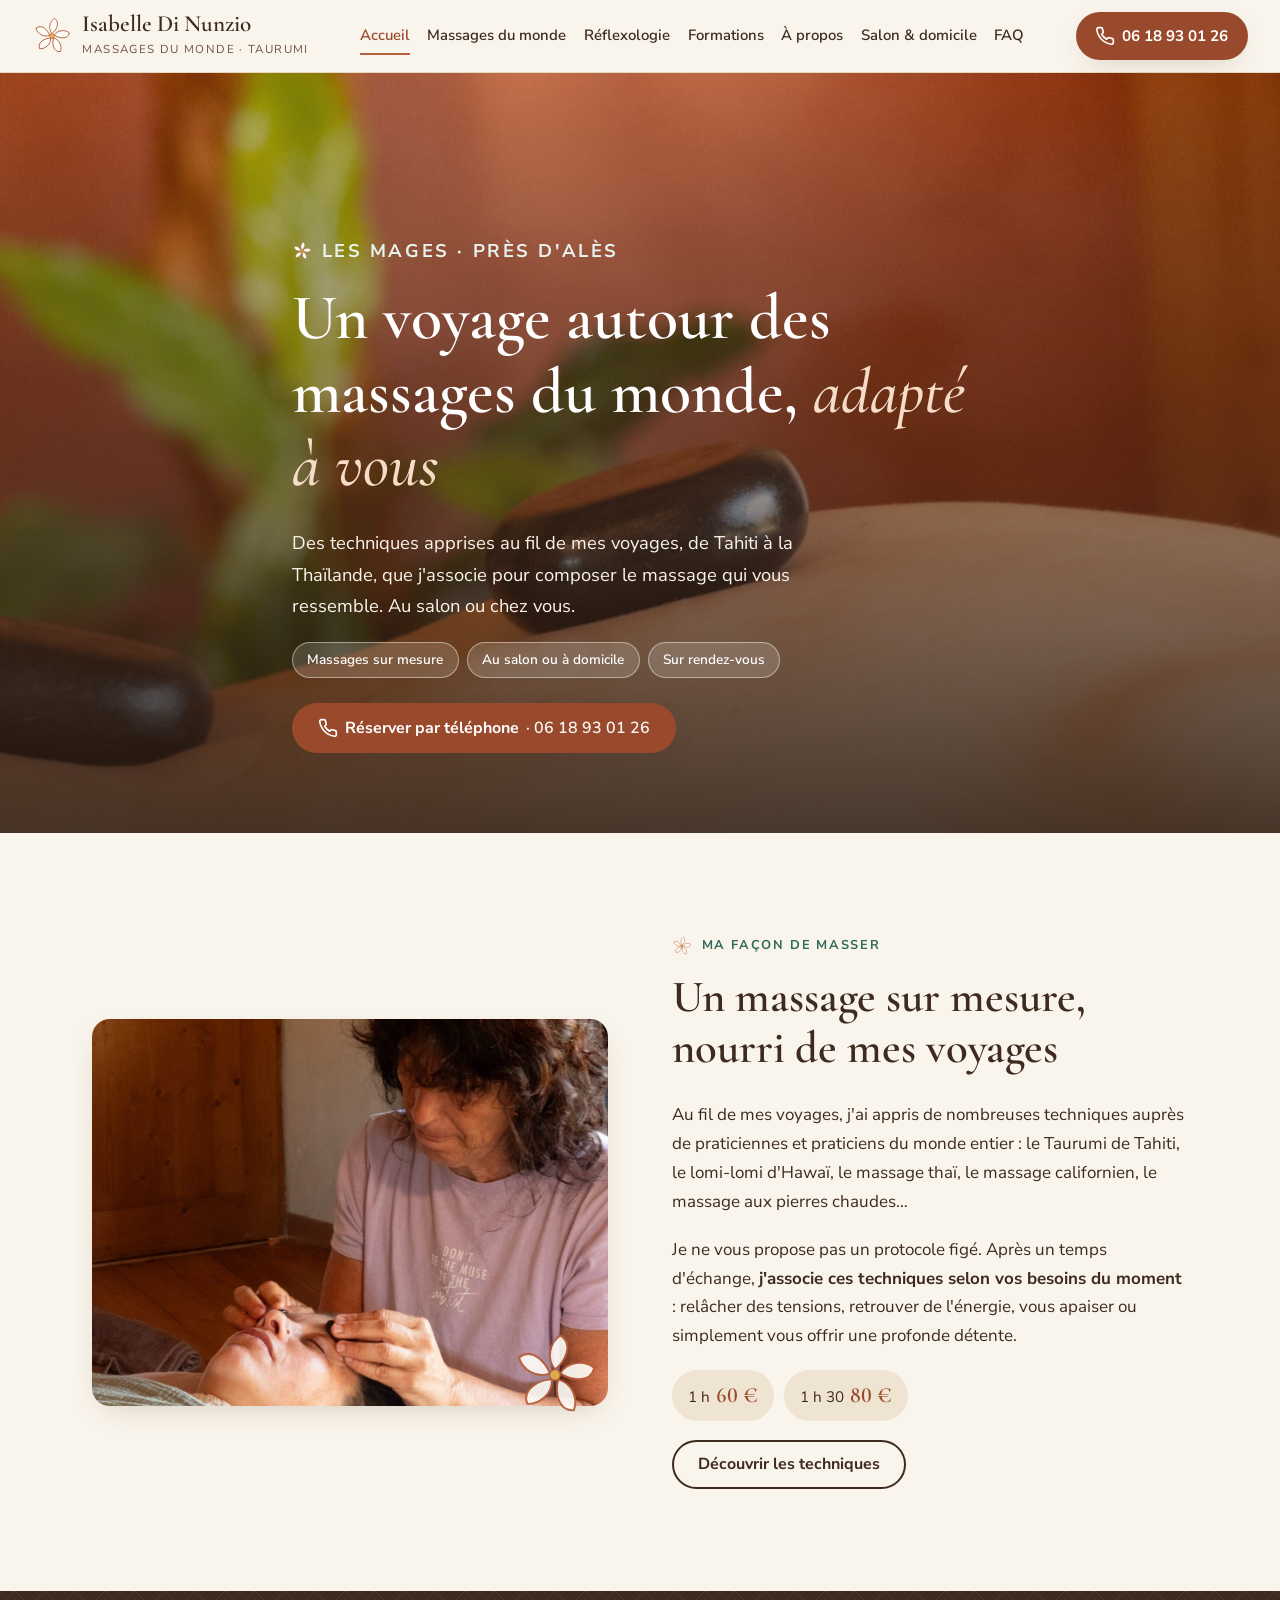
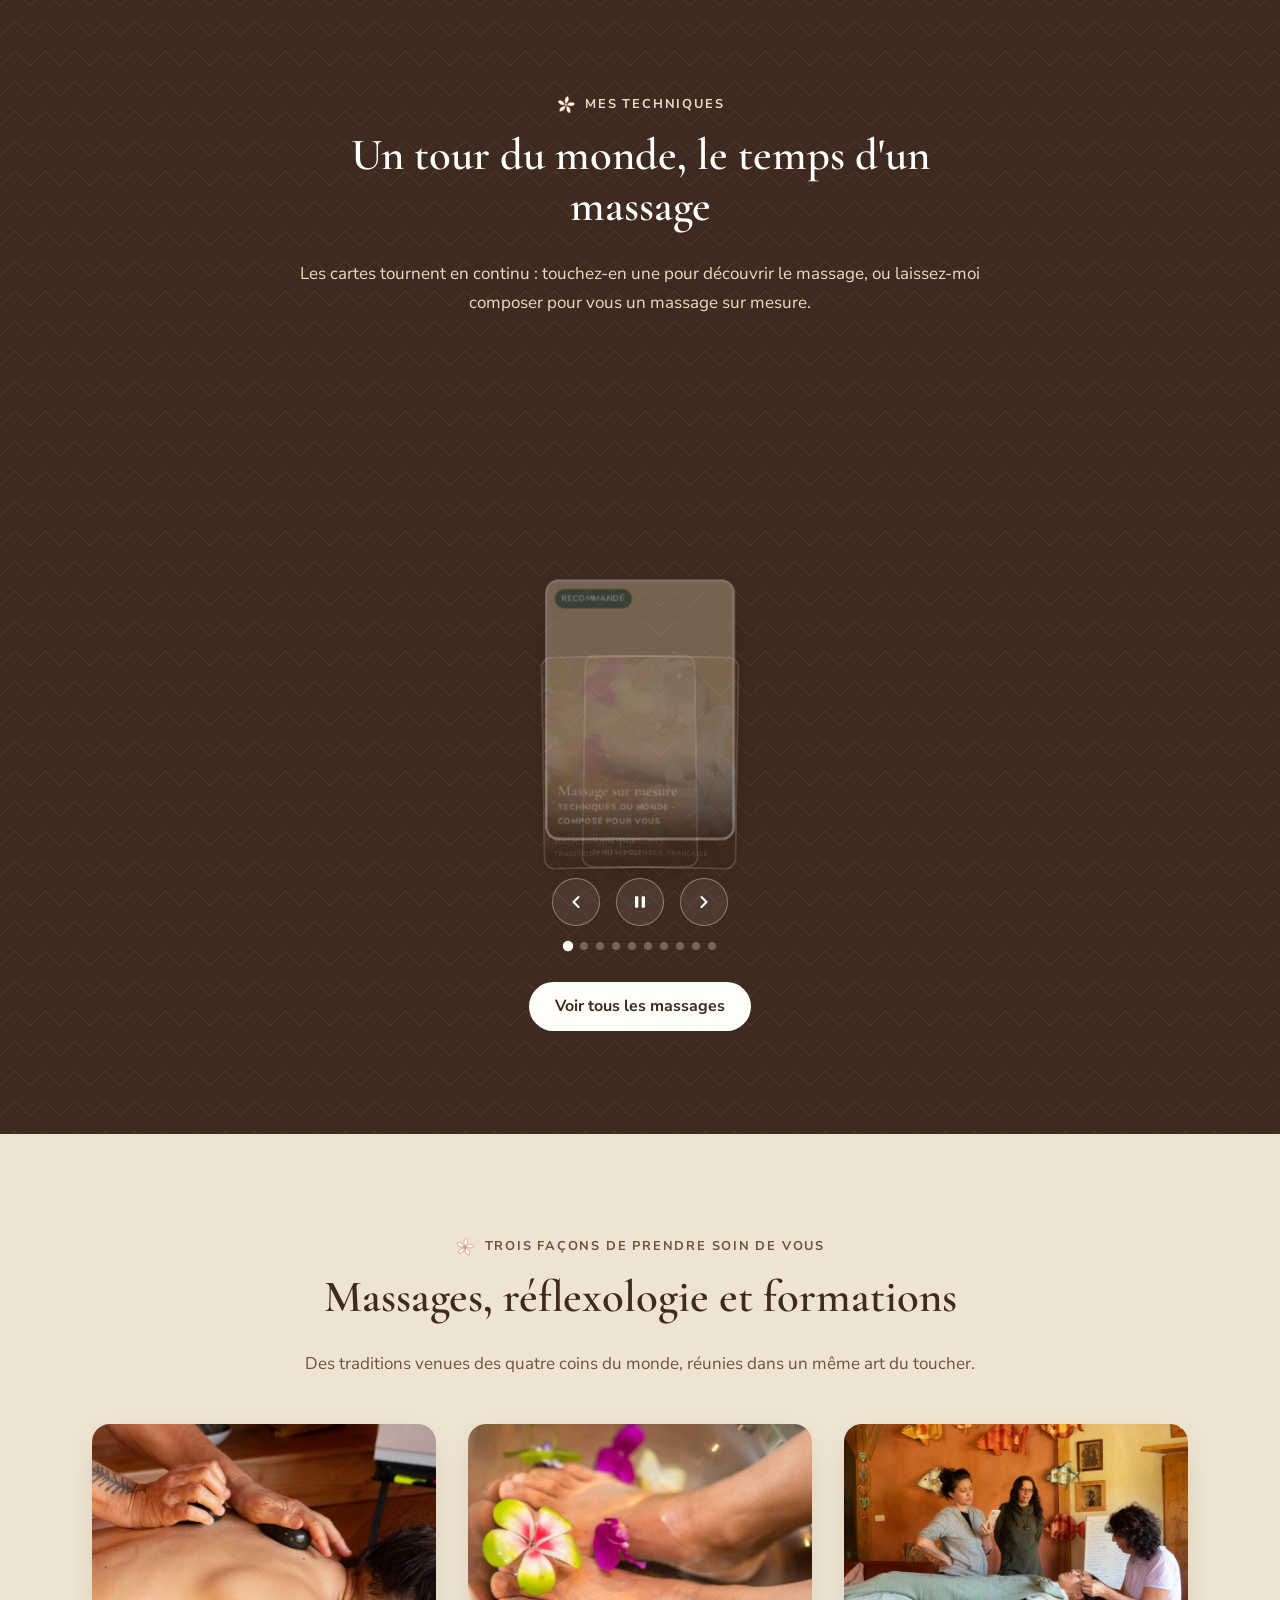
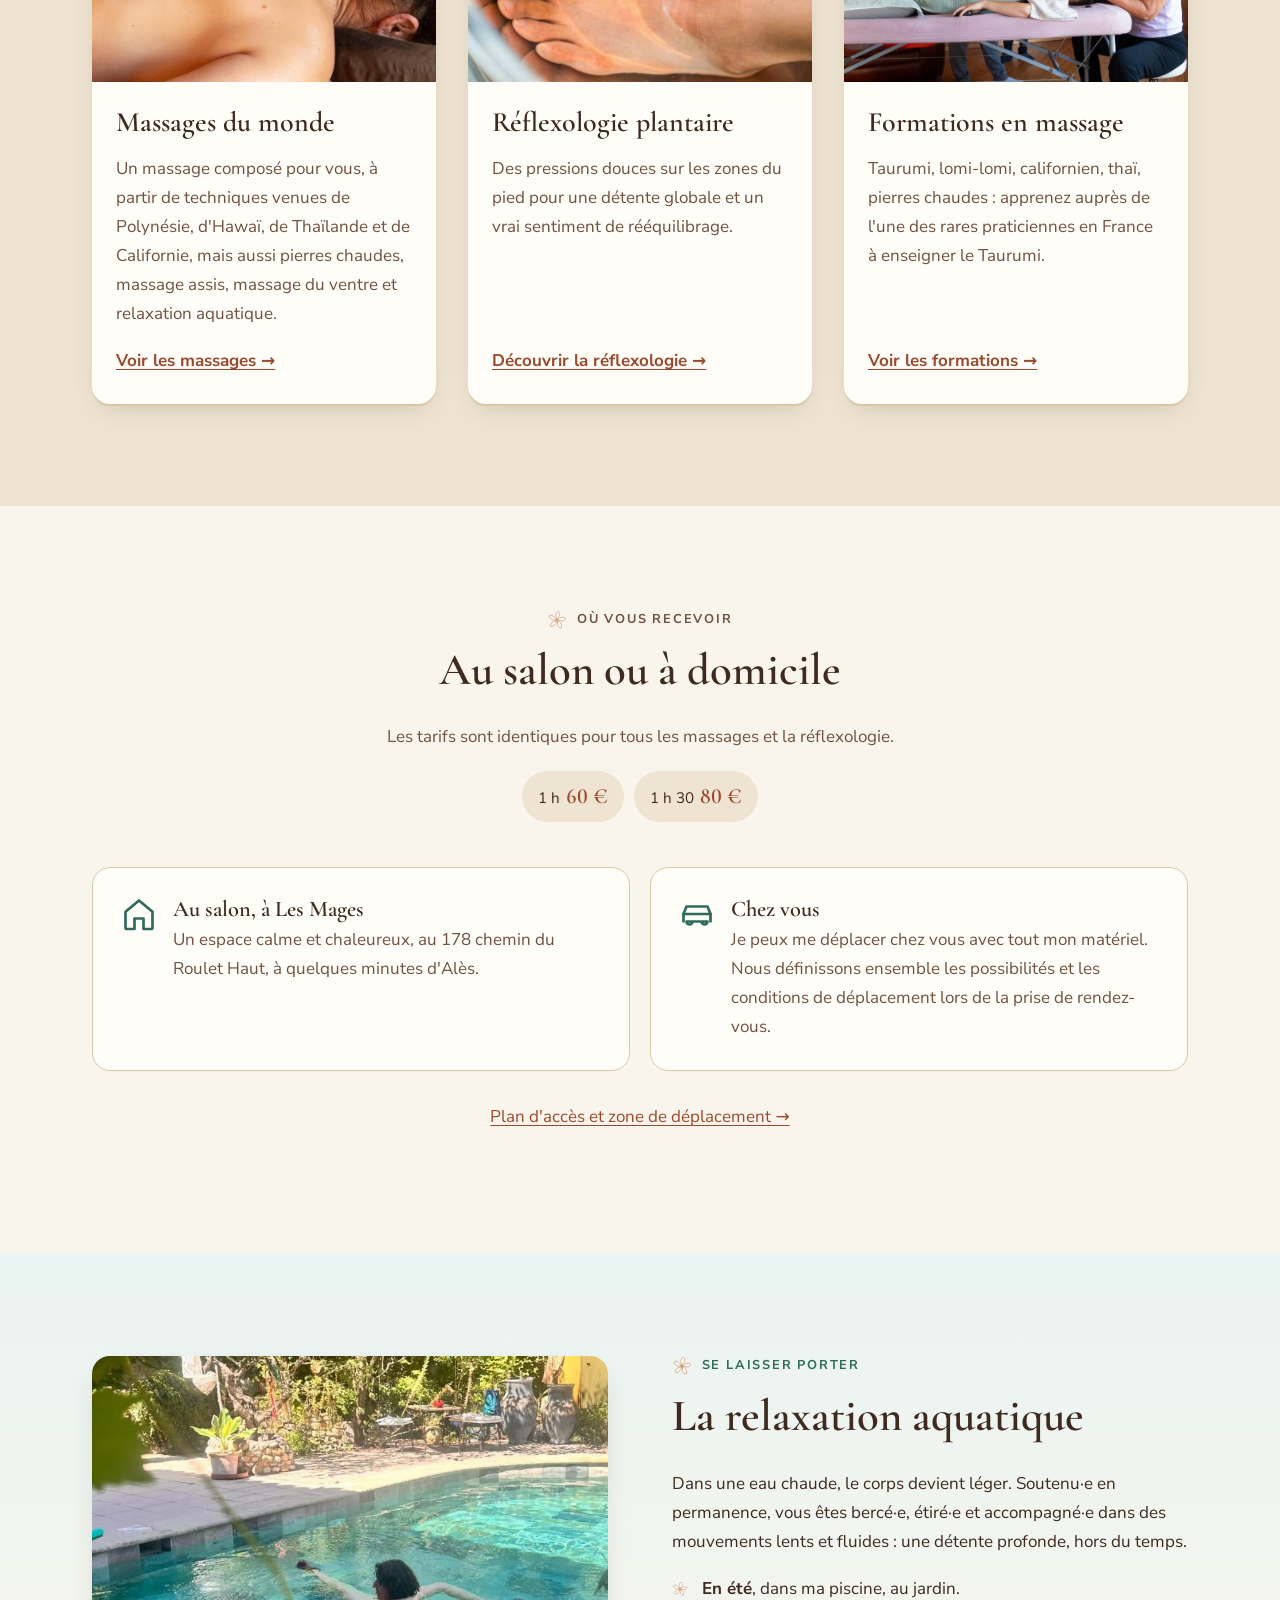
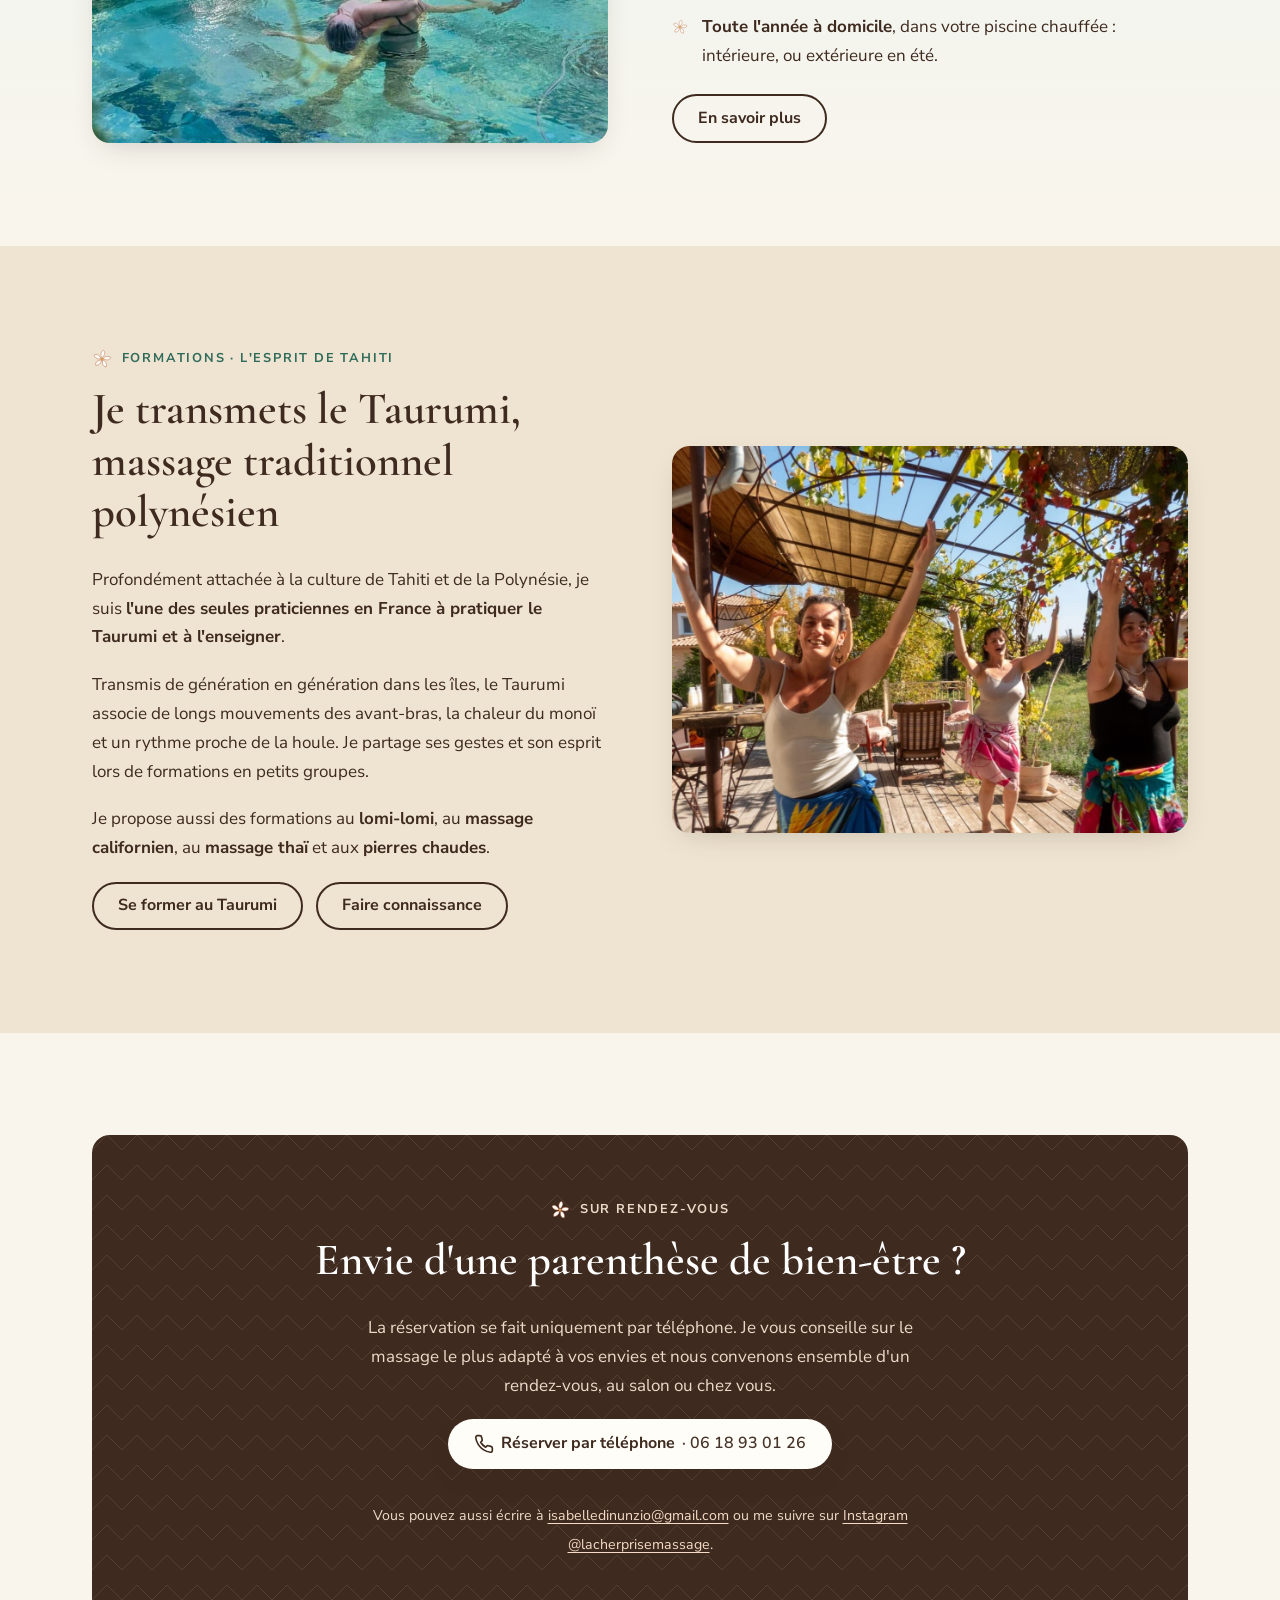
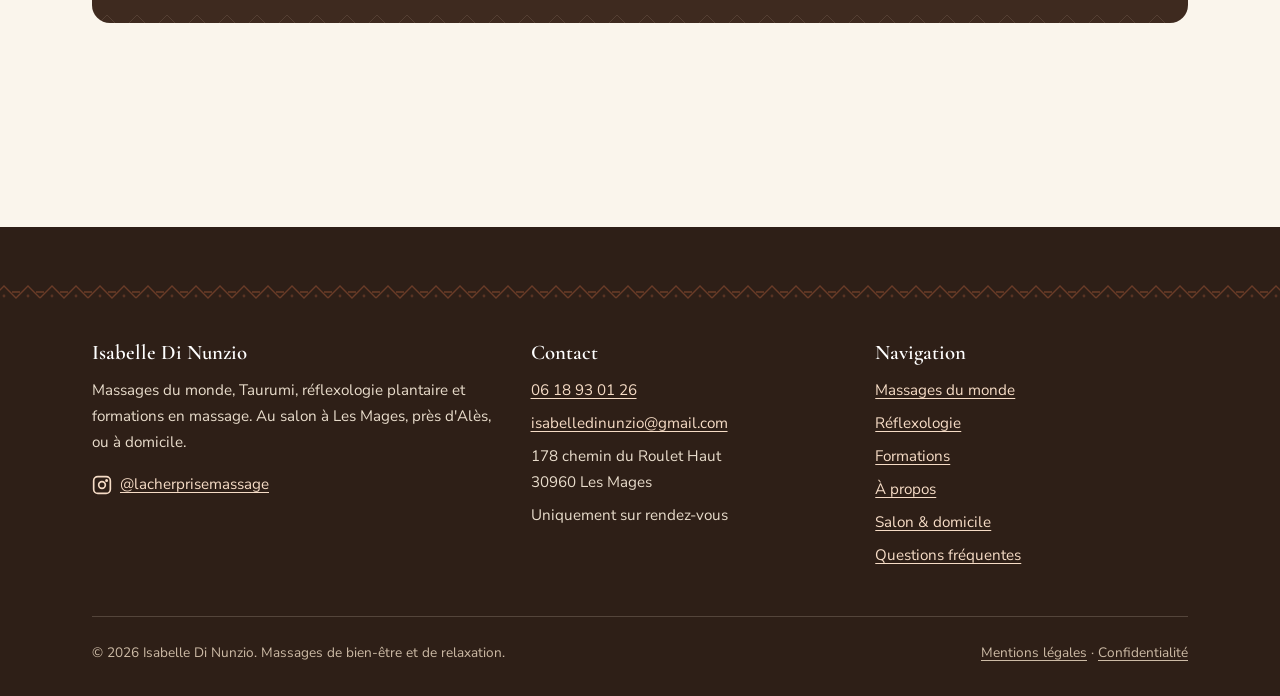
==== commit d610b7f4: "Accueil : manège continu des 10 massages (toutes les cartes visibles, pause au survol, bouton pause)" ====
--- a/index.html
+++ b/index.html
@@ -32,10 +32,10 @@
   <!-- Polices (hébergées localement) et styles -->
   <link rel="preload" href="fonts/cormorant-garamond-latin-600-normal.woff2" as="font" type="font/woff2" crossorigin>
   <link rel="preload" href="fonts/nunito-sans-latin-400-normal.woff2" as="font" type="font/woff2" crossorigin>
-  <link rel="stylesheet" href="css/style.css?v=12">
+  <link rel="stylesheet" href="css/style.css?v=13">
   <script>document.documentElement.classList.add("js")</script>
-  <script src="data/massages.js?v=12" defer></script>
-  <script src="js/main.js?v=12" defer></script>
+  <script src="data/massages.js?v=13" defer></script>
+  <script src="js/main.js?v=13" defer></script>
 <script type="application/ld+json">
 {
   "@context": "https://schema.org",
@@ -213,16 +213,17 @@
       <div class="section__entete reveal">
         <p class="ornement">Mes techniques</p>
         <h2 id="titre-eventail">Un tour du monde, le temps d'un massage</h2>
-        <p>Parcourez les cartes et choisissez le massage qui vous inspire, ou laissez-moi composer pour vous un massage sur mesure.</p>
+        <p>Les cartes tournent en continu : touchez-en une pour découvrir le massage, ou laissez-moi composer pour vous un massage sur mesure.</p>
       </div>
     </div>
     <div class="fan" data-fan role="group" aria-roledescription="carrousel" aria-label="Les massages proposés">
       <div class="fan__scene"></div>
       <div class="fan__nav">
         <button type="button" class="fan__btn" data-fan-prec aria-label="Massage précédent"><svg aria-hidden="true" viewBox="0 0 24 24" fill="none" stroke="currentColor" stroke-width="2.5" stroke-linecap="round" stroke-linejoin="round"><polyline points="15 18 9 12 15 6"/></svg></button>
-        <div class="fan__points" aria-hidden="true"></div>
+        <button type="button" class="fan__btn" data-fan-pause aria-pressed="false" aria-label="Mettre le défilement en pause"></button>
         <button type="button" class="fan__btn" data-fan-suiv aria-label="Massage suivant"><svg aria-hidden="true" viewBox="0 0 24 24" fill="none" stroke="currentColor" stroke-width="2.5" stroke-linecap="round" stroke-linejoin="round"><polyline points="9 18 15 12 9 6"/></svg></button>
       </div>
+      <div class="fan__points" aria-hidden="true"></div>
       <p class="visually-hidden" aria-live="polite" data-fan-annonce></p>
     </div>
     <div class="container">
--- a/css/style.css
+++ b/css/style.css
@@ -522,7 +522,7 @@
 }
 .fan__btn:hover { background: rgba(255, 253, 248, .18); border-color: rgba(255, 253, 248, .7); }
 .fan__btn svg { width: 20px; height: 20px; }
-.fan__points { display: flex; gap: .5rem; }
+.fan__points { display: flex; justify-content: center; gap: .5rem; margin-top: 1rem; }
 .fan__points span { width: 8px; height: 8px; border-radius: 50%; background: rgba(255, 253, 248, .28); transition: transform .3s, background-color .3s; }
 .fan__points span.est-actif { background: var(--c-tiare); transform: scale(1.3); }
 
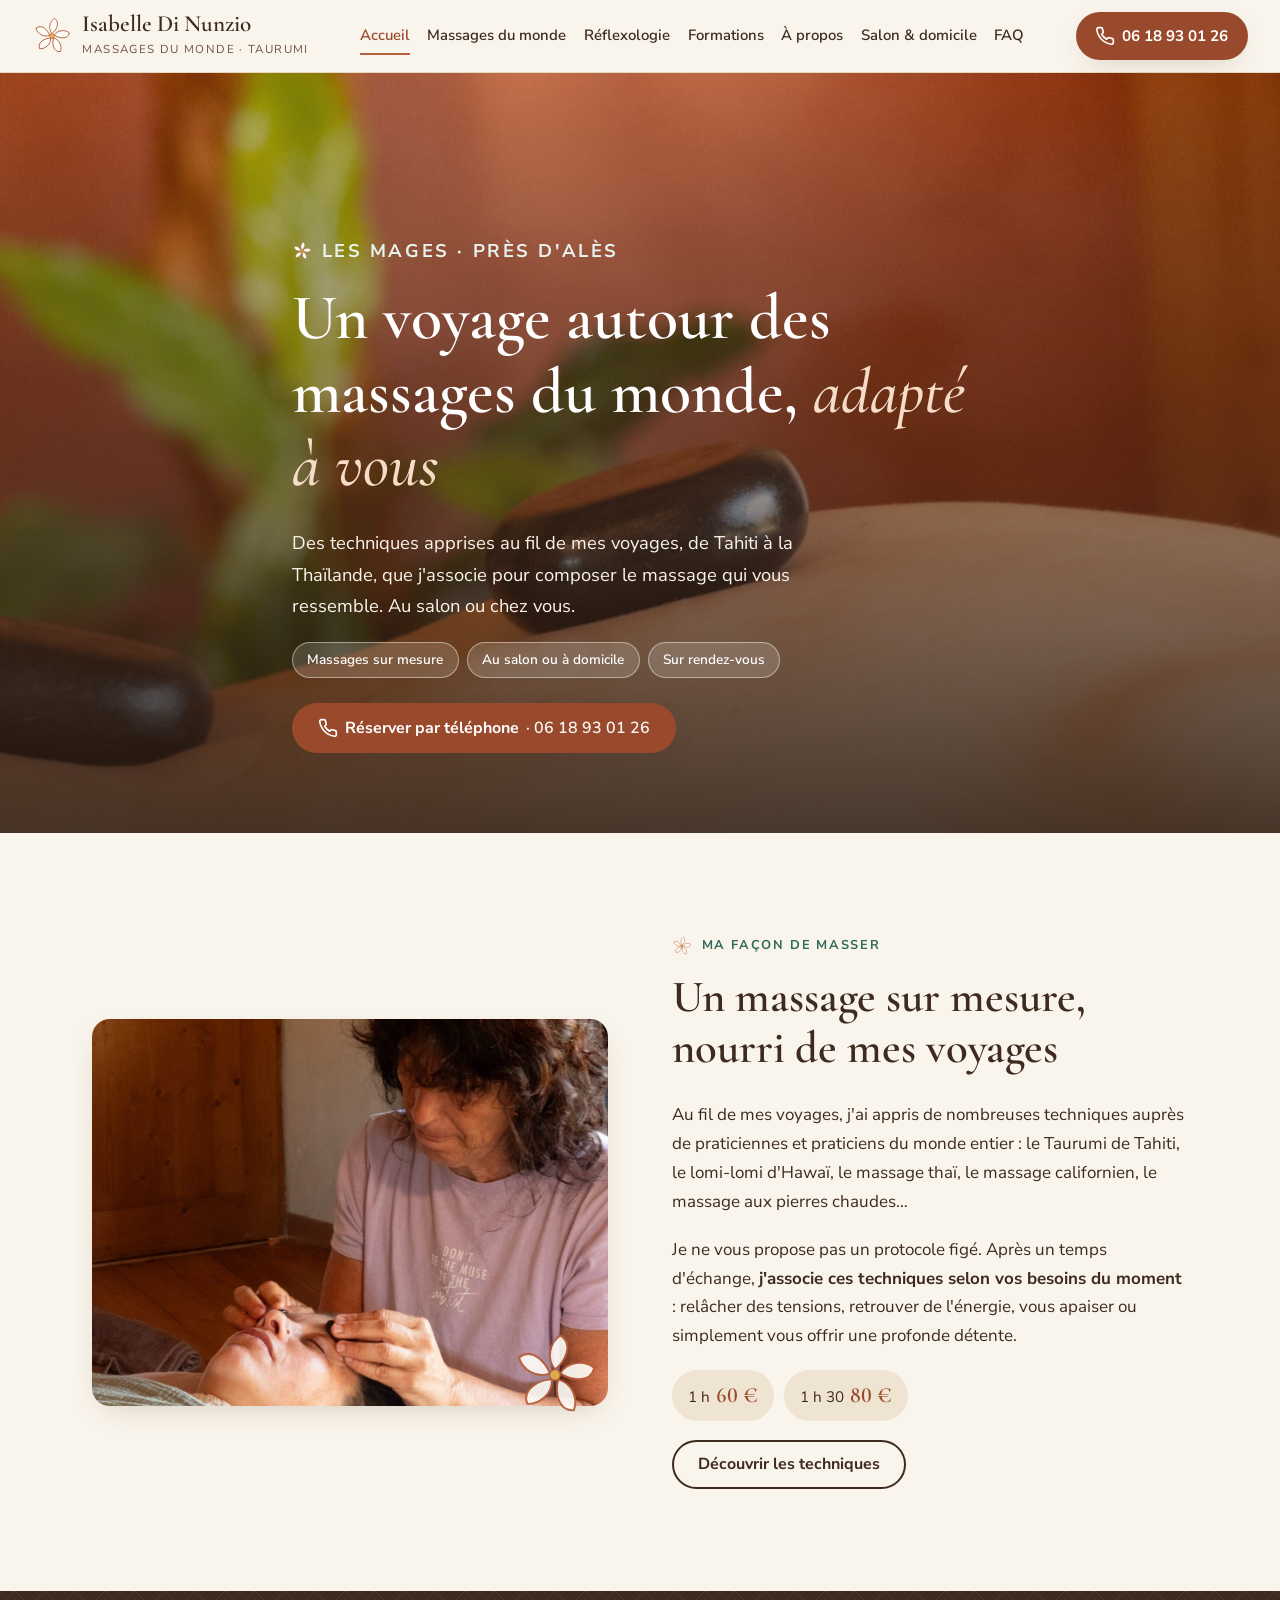
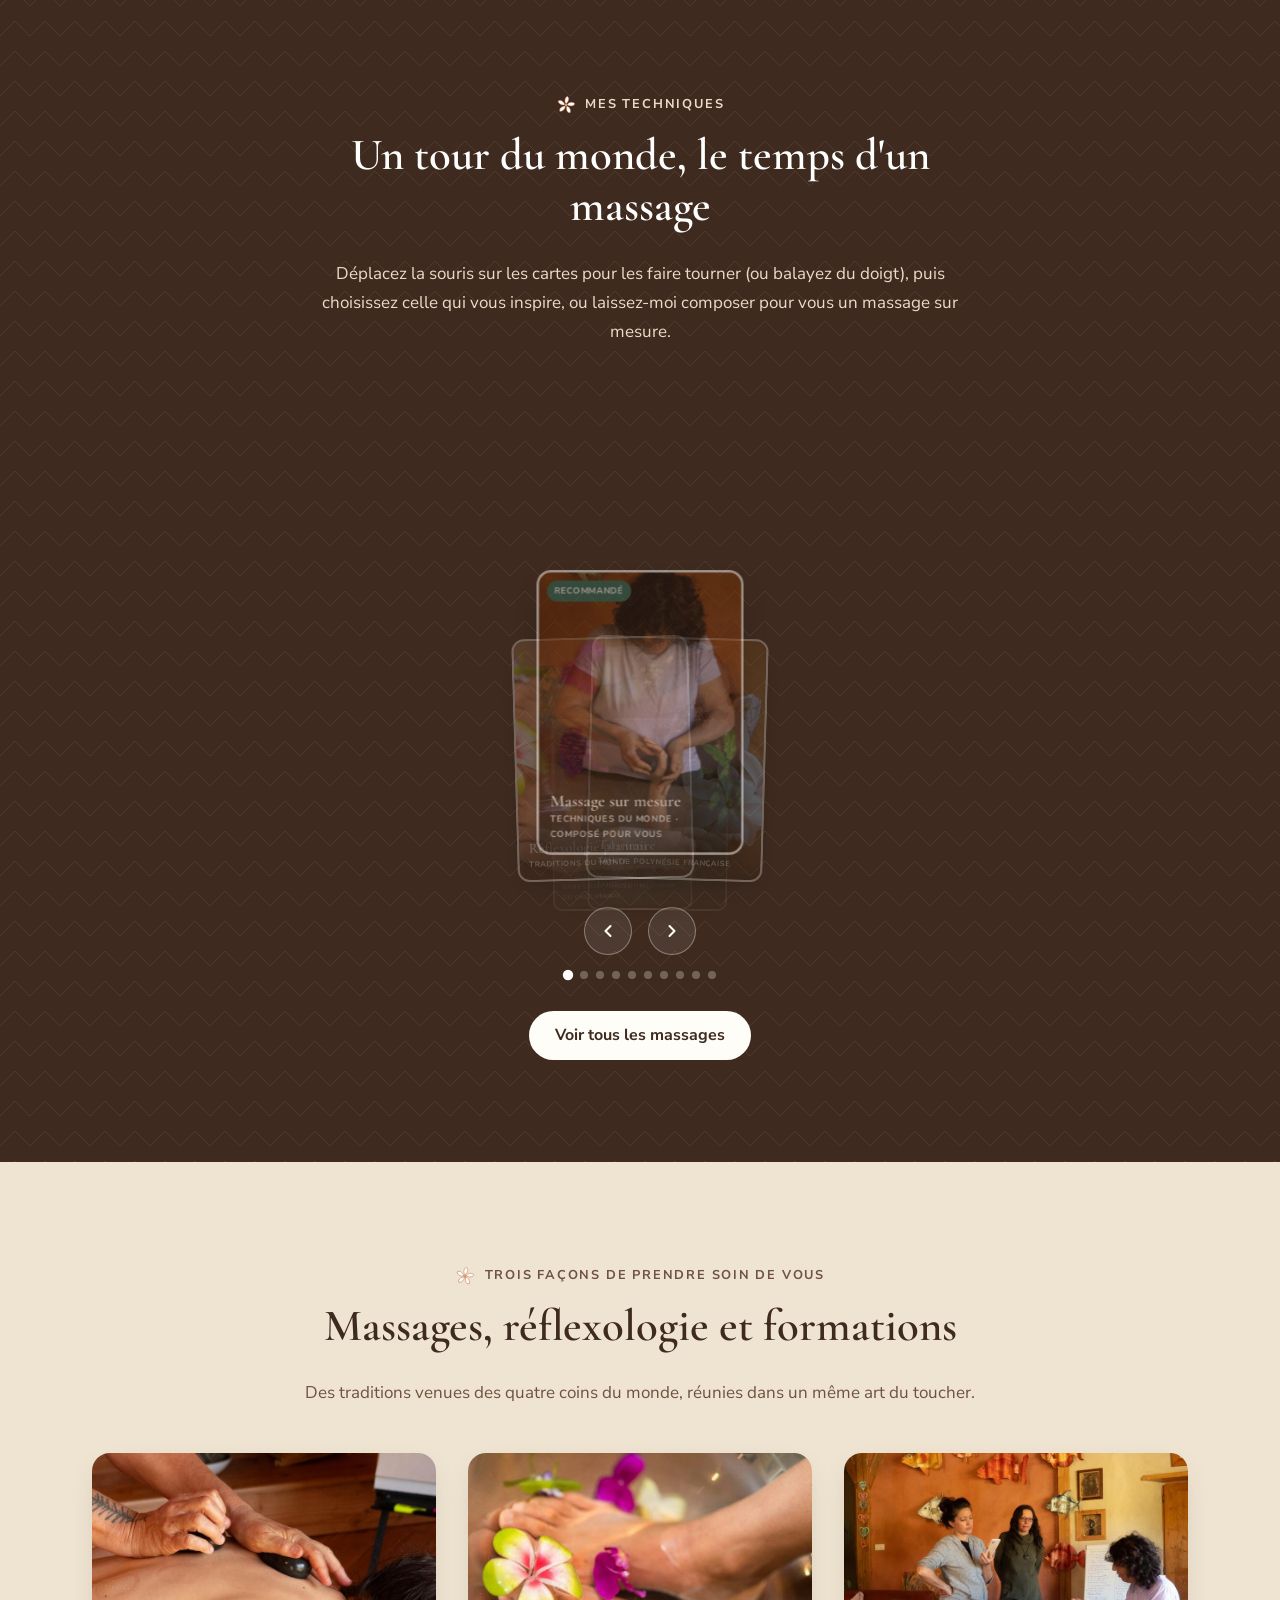
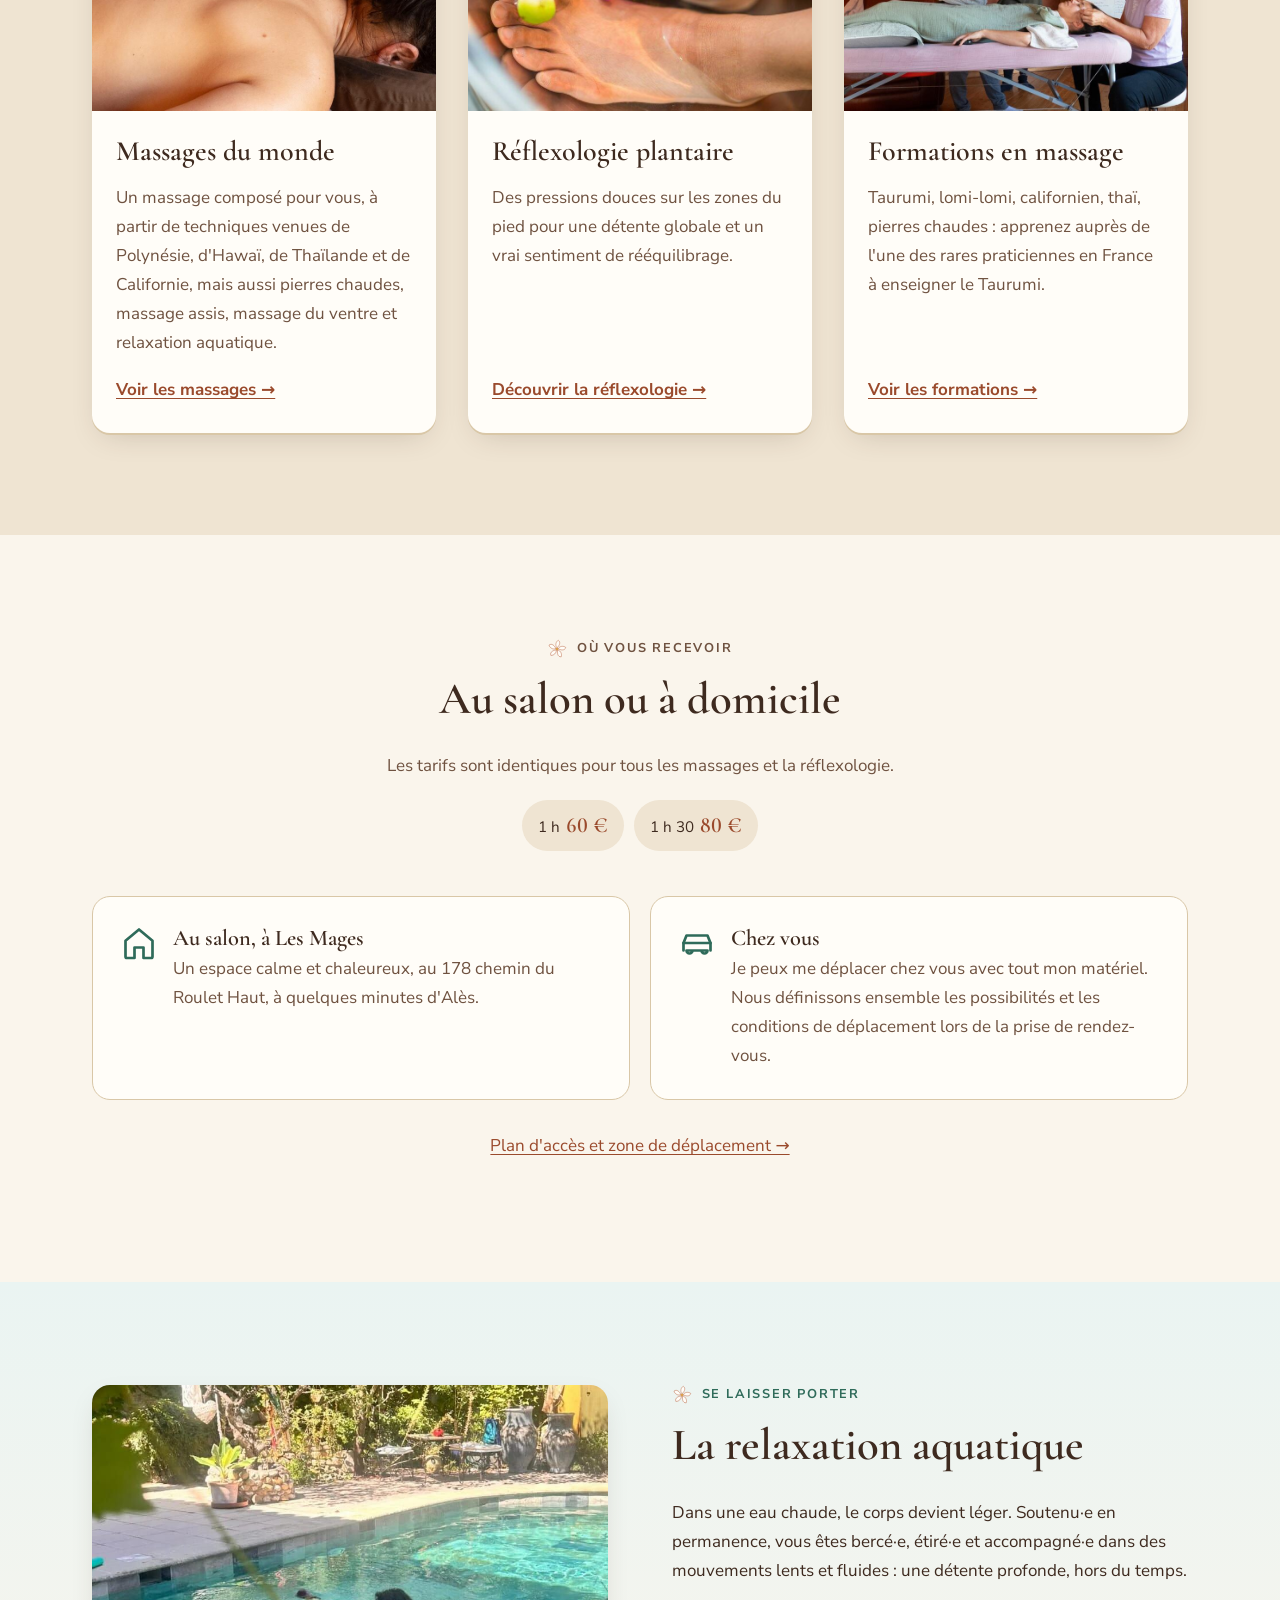
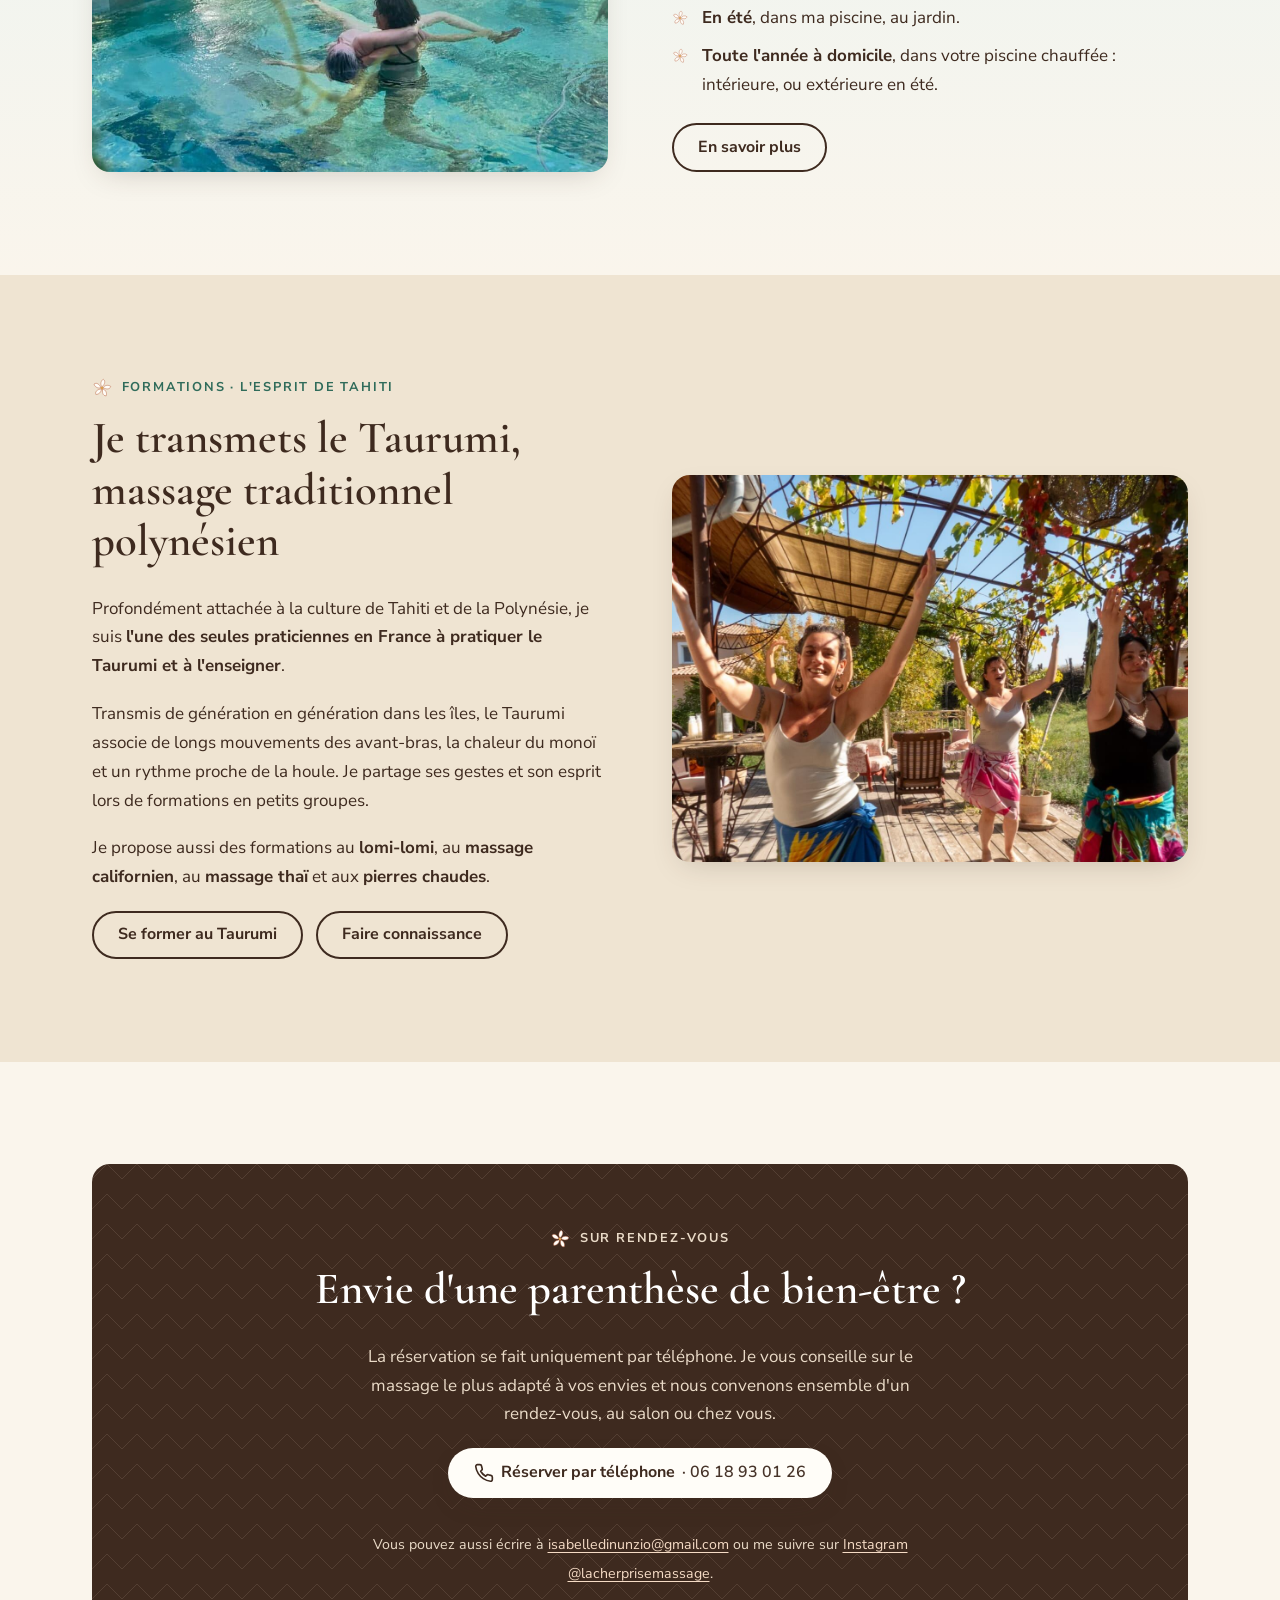
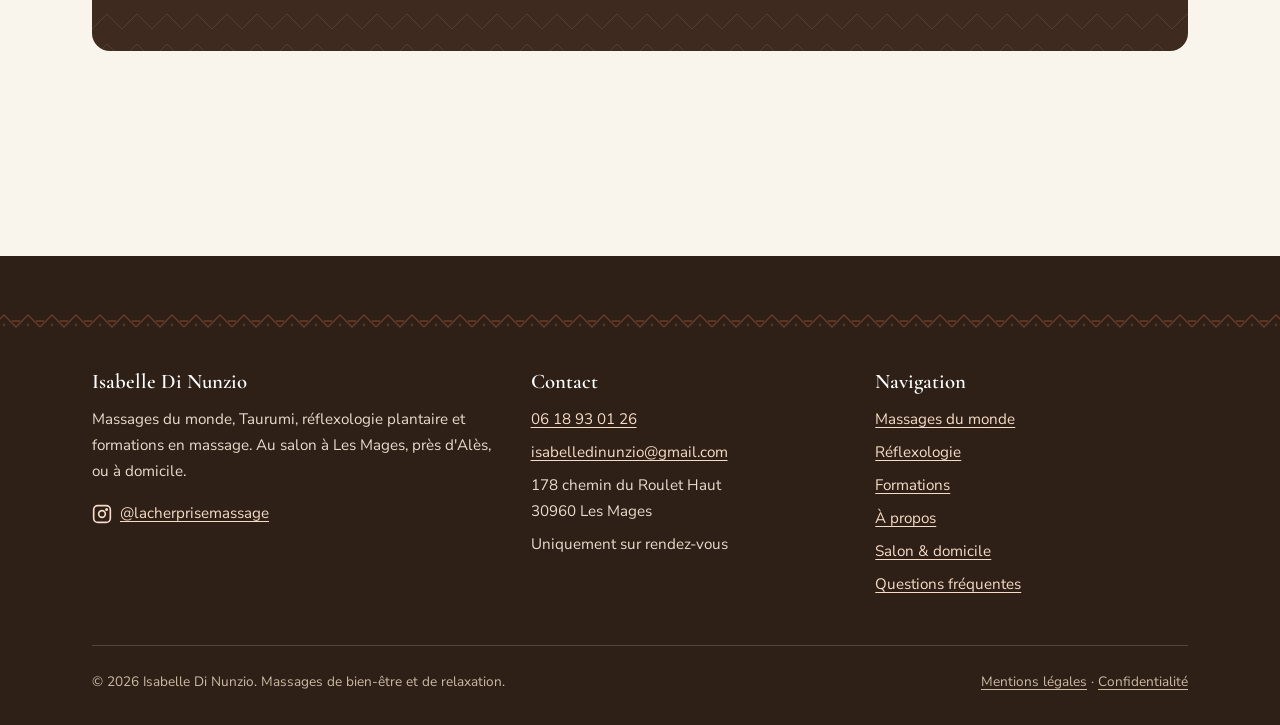
==== commit 5d800b83: "Accueil : le manège de cartes suit la souris (plus de défilement automatique), balayage tactile Co-A" ====
--- a/index.html
+++ b/index.html
@@ -32,10 +32,10 @@
   <!-- Polices (hébergées localement) et styles -->
   <link rel="preload" href="fonts/cormorant-garamond-latin-600-normal.woff2" as="font" type="font/woff2" crossorigin>
   <link rel="preload" href="fonts/nunito-sans-latin-400-normal.woff2" as="font" type="font/woff2" crossorigin>
-  <link rel="stylesheet" href="css/style.css?v=13">
+  <link rel="stylesheet" href="css/style.css?v=14">
   <script>document.documentElement.classList.add("js")</script>
-  <script src="data/massages.js?v=13" defer></script>
-  <script src="js/main.js?v=13" defer></script>
+  <script src="data/massages.js?v=14" defer></script>
+  <script src="js/main.js?v=14" defer></script>
 <script type="application/ld+json">
 {
   "@context": "https://schema.org",
@@ -213,14 +213,13 @@
       <div class="section__entete reveal">
         <p class="ornement">Mes techniques</p>
         <h2 id="titre-eventail">Un tour du monde, le temps d'un massage</h2>
-        <p>Les cartes tournent en continu : touchez-en une pour découvrir le massage, ou laissez-moi composer pour vous un massage sur mesure.</p>
+        <p>Déplacez la souris sur les cartes pour les faire tourner (ou balayez du doigt), puis choisissez celle qui vous inspire, ou laissez-moi composer pour vous un massage sur mesure.</p>
       </div>
     </div>
     <div class="fan" data-fan role="group" aria-roledescription="carrousel" aria-label="Les massages proposés">
       <div class="fan__scene"></div>
       <div class="fan__nav">
         <button type="button" class="fan__btn" data-fan-prec aria-label="Massage précédent"><svg aria-hidden="true" viewBox="0 0 24 24" fill="none" stroke="currentColor" stroke-width="2.5" stroke-linecap="round" stroke-linejoin="round"><polyline points="15 18 9 12 15 6"/></svg></button>
-        <button type="button" class="fan__btn" data-fan-pause aria-pressed="false" aria-label="Mettre le défilement en pause"></button>
         <button type="button" class="fan__btn" data-fan-suiv aria-label="Massage suivant"><svg aria-hidden="true" viewBox="0 0 24 24" fill="none" stroke="currentColor" stroke-width="2.5" stroke-linecap="round" stroke-linejoin="round"><polyline points="9 18 15 12 9 6"/></svg></button>
       </div>
       <div class="fan__points" aria-hidden="true"></div>
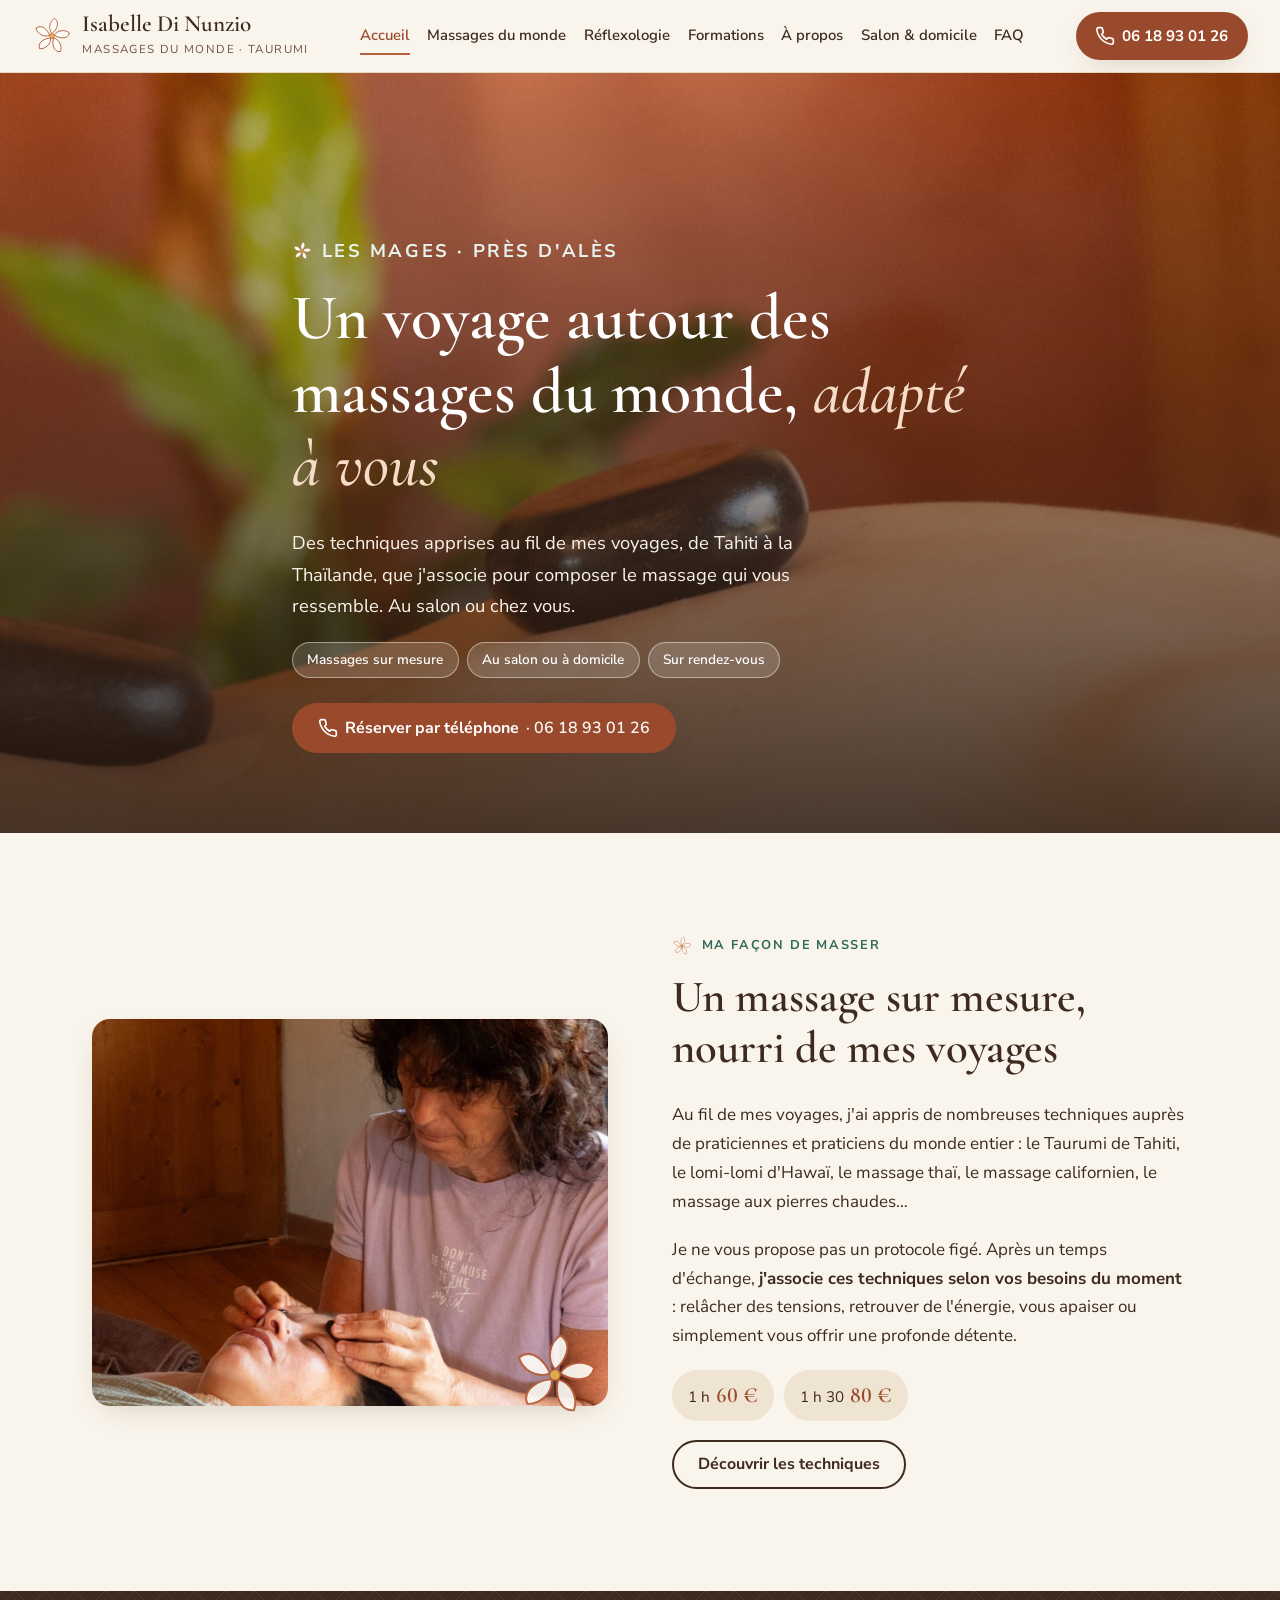
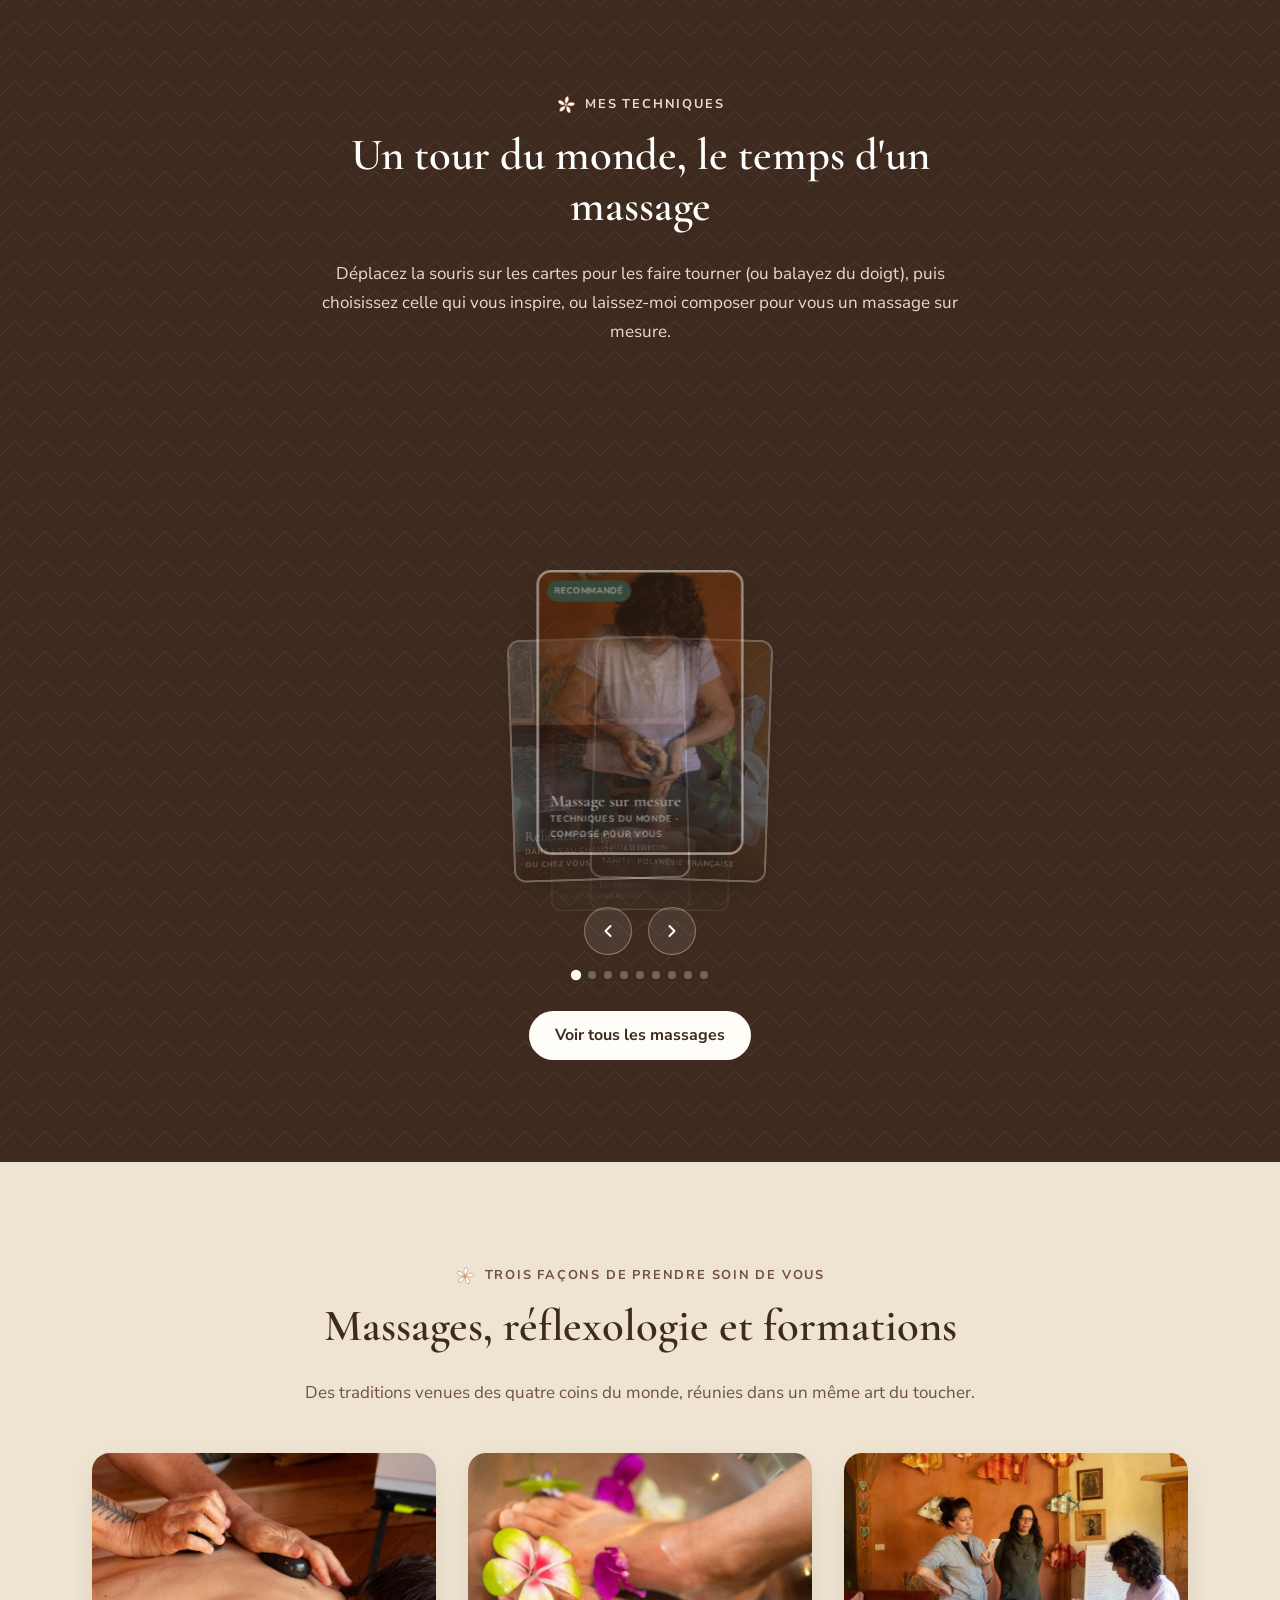
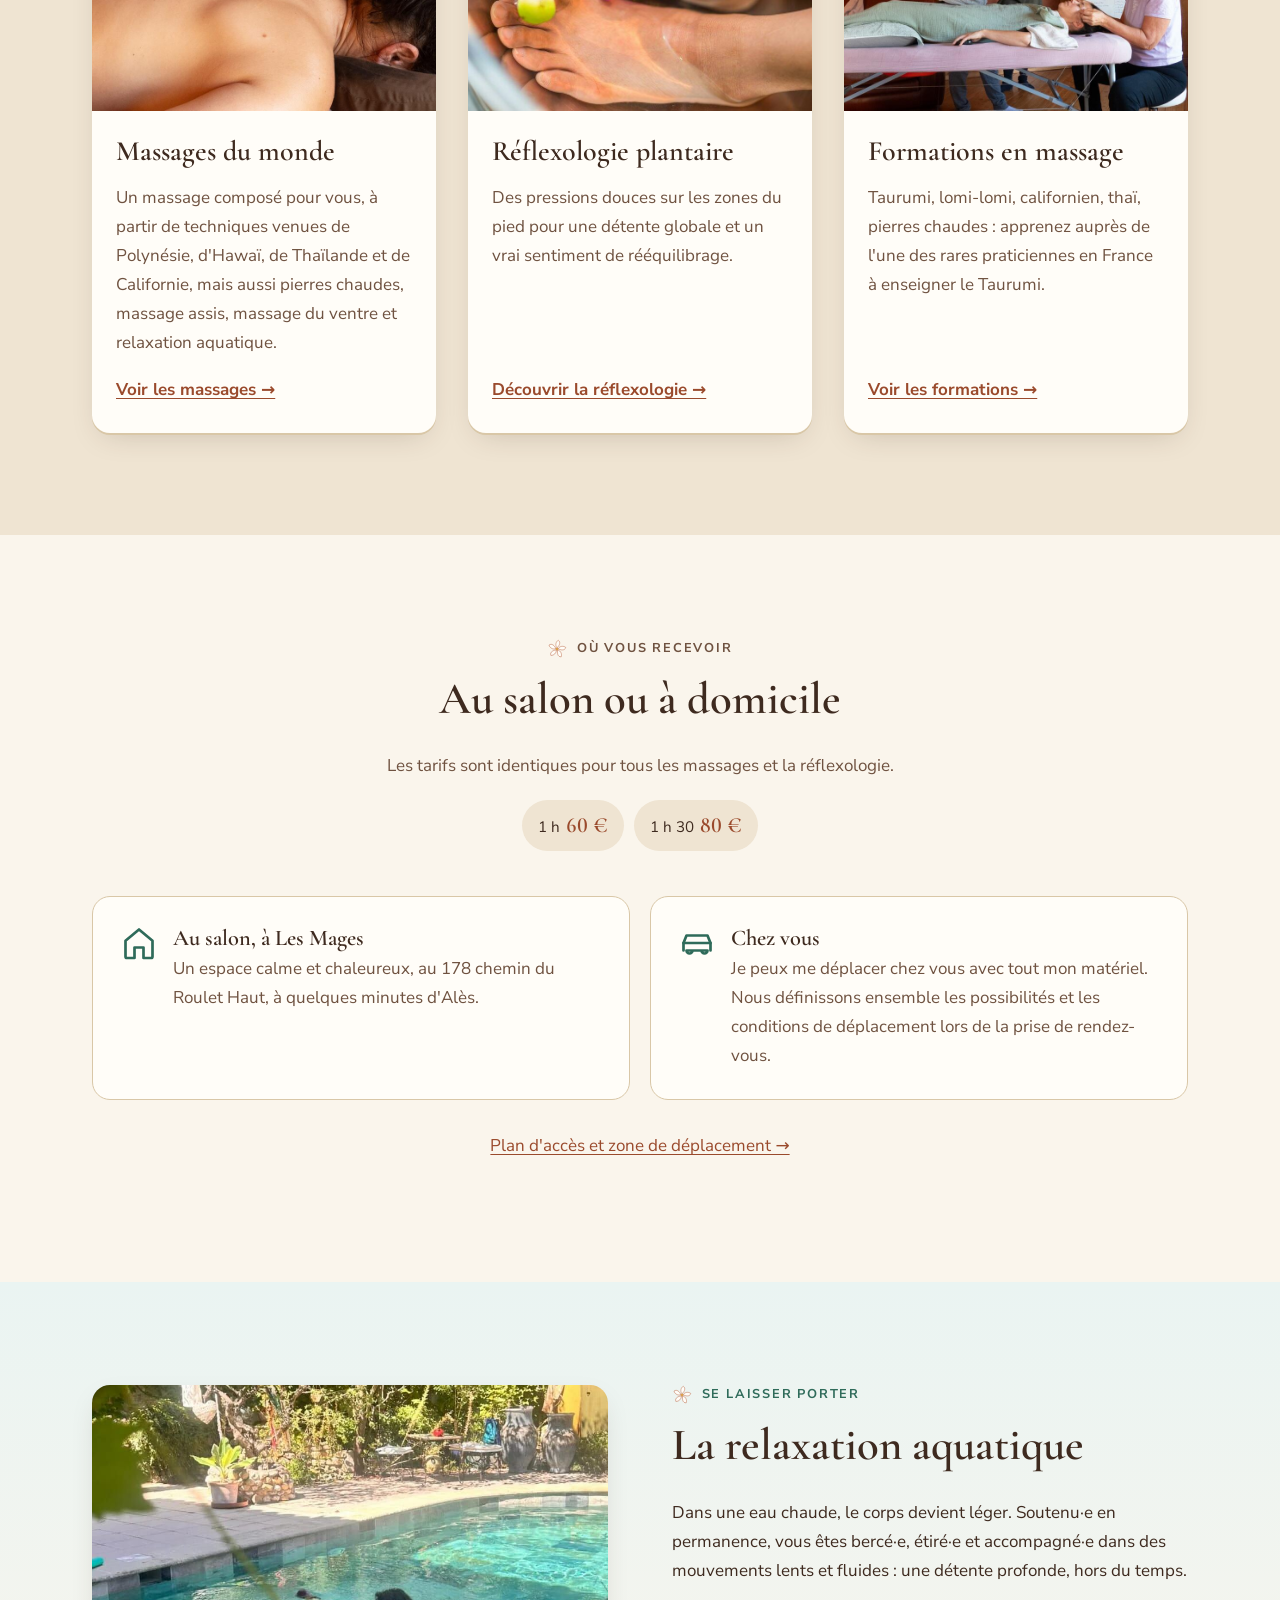
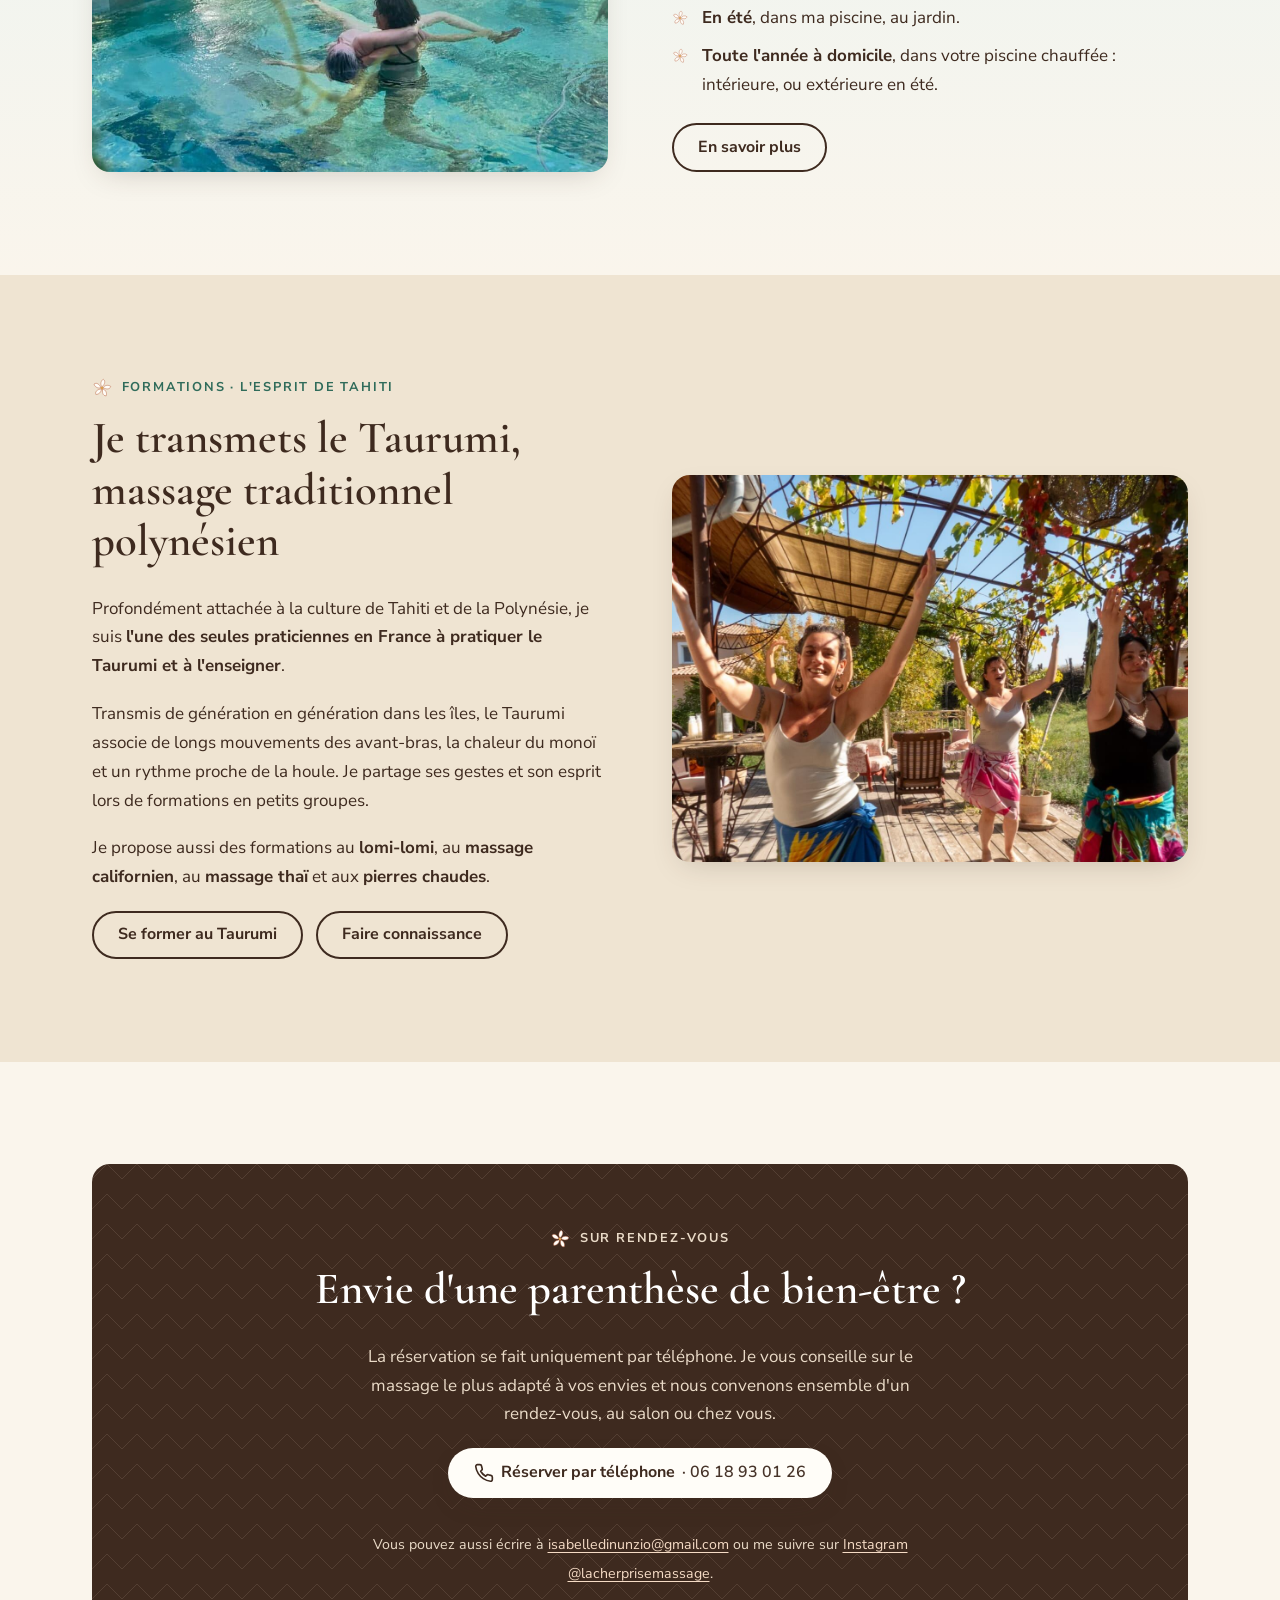
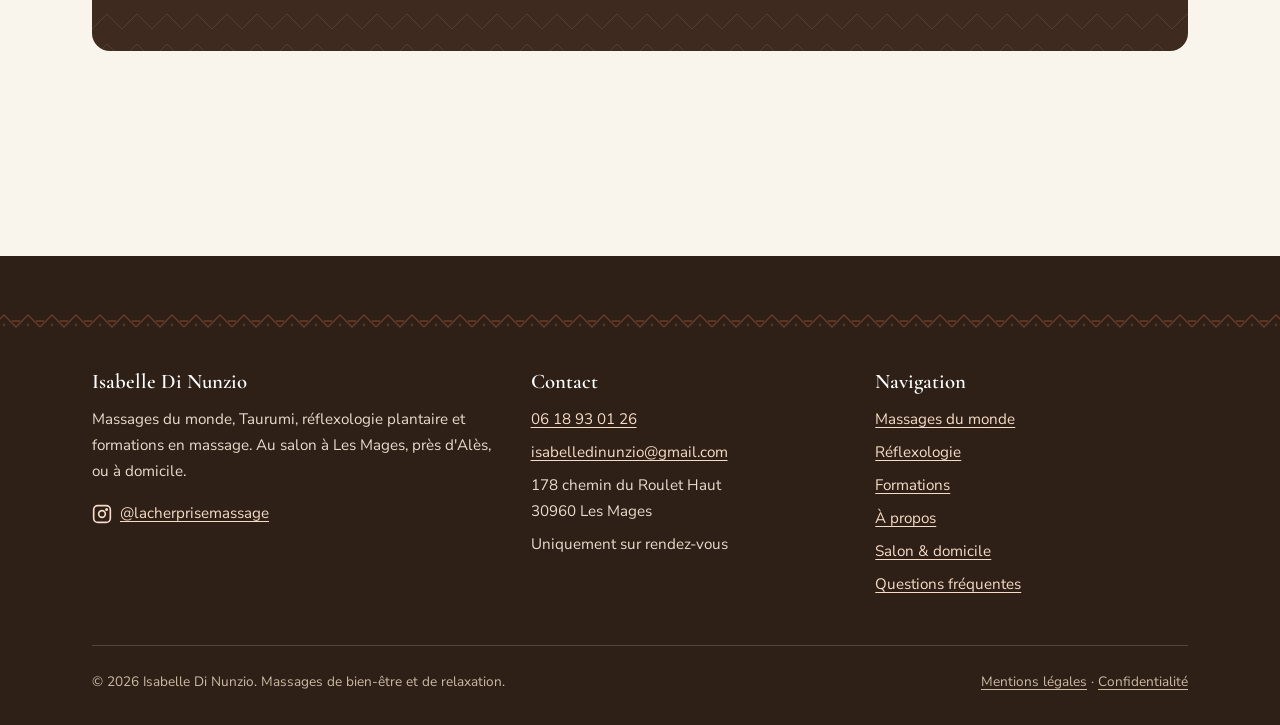
==== commit 0420e6c6: "Massages du monde : retrait de la réflexologie (elle garde sa page) ; correction de la meta descript" ====
--- a/index.html
+++ b/index.html
@@ -32,10 +32,10 @@
   <!-- Polices (hébergées localement) et styles -->
   <link rel="preload" href="fonts/cormorant-garamond-latin-600-normal.woff2" as="font" type="font/woff2" crossorigin>
   <link rel="preload" href="fonts/nunito-sans-latin-400-normal.woff2" as="font" type="font/woff2" crossorigin>
-  <link rel="stylesheet" href="css/style.css?v=14">
+  <link rel="stylesheet" href="css/style.css?v=15">
   <script>document.documentElement.classList.add("js")</script>
-  <script src="data/massages.js?v=14" defer></script>
-  <script src="js/main.js?v=14" defer></script>
+  <script src="data/massages.js?v=15" defer></script>
+  <script src="js/main.js?v=15" defer></script>
 <script type="application/ld+json">
 {
   "@context": "https://schema.org",
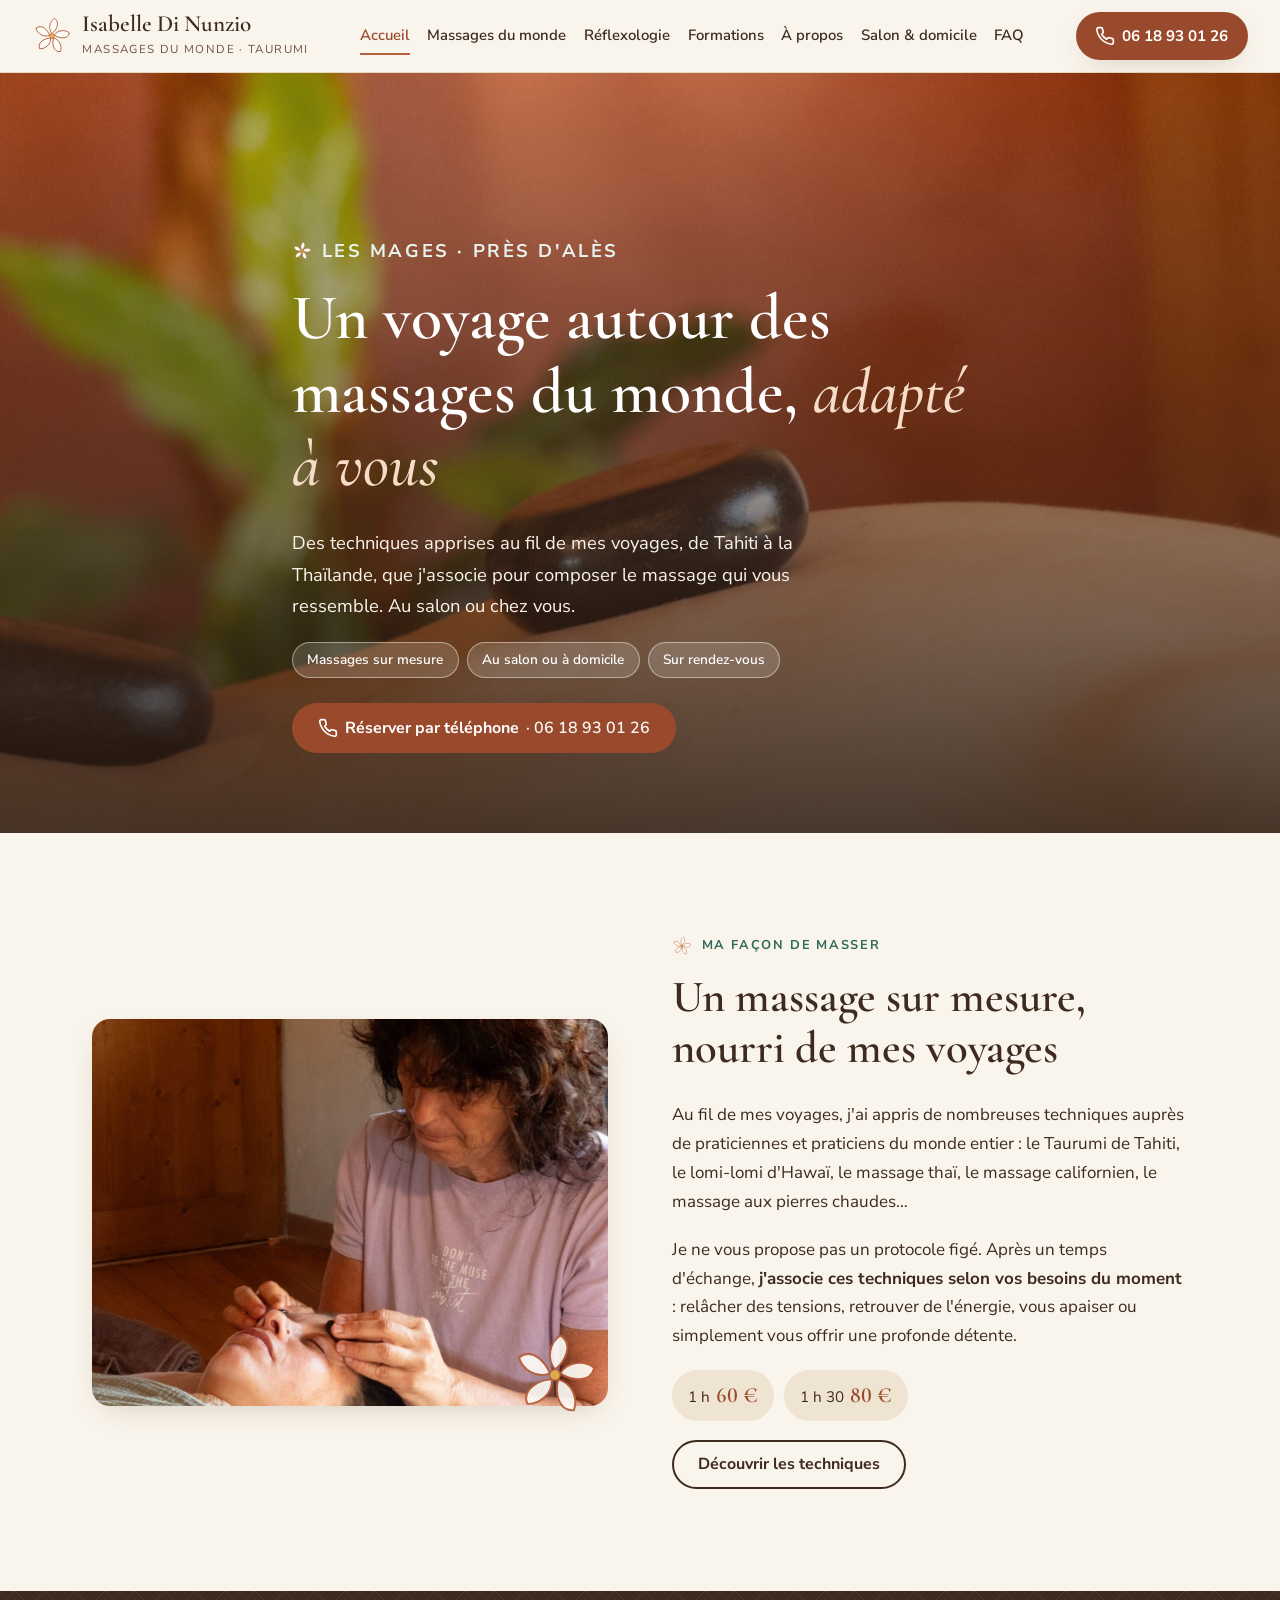
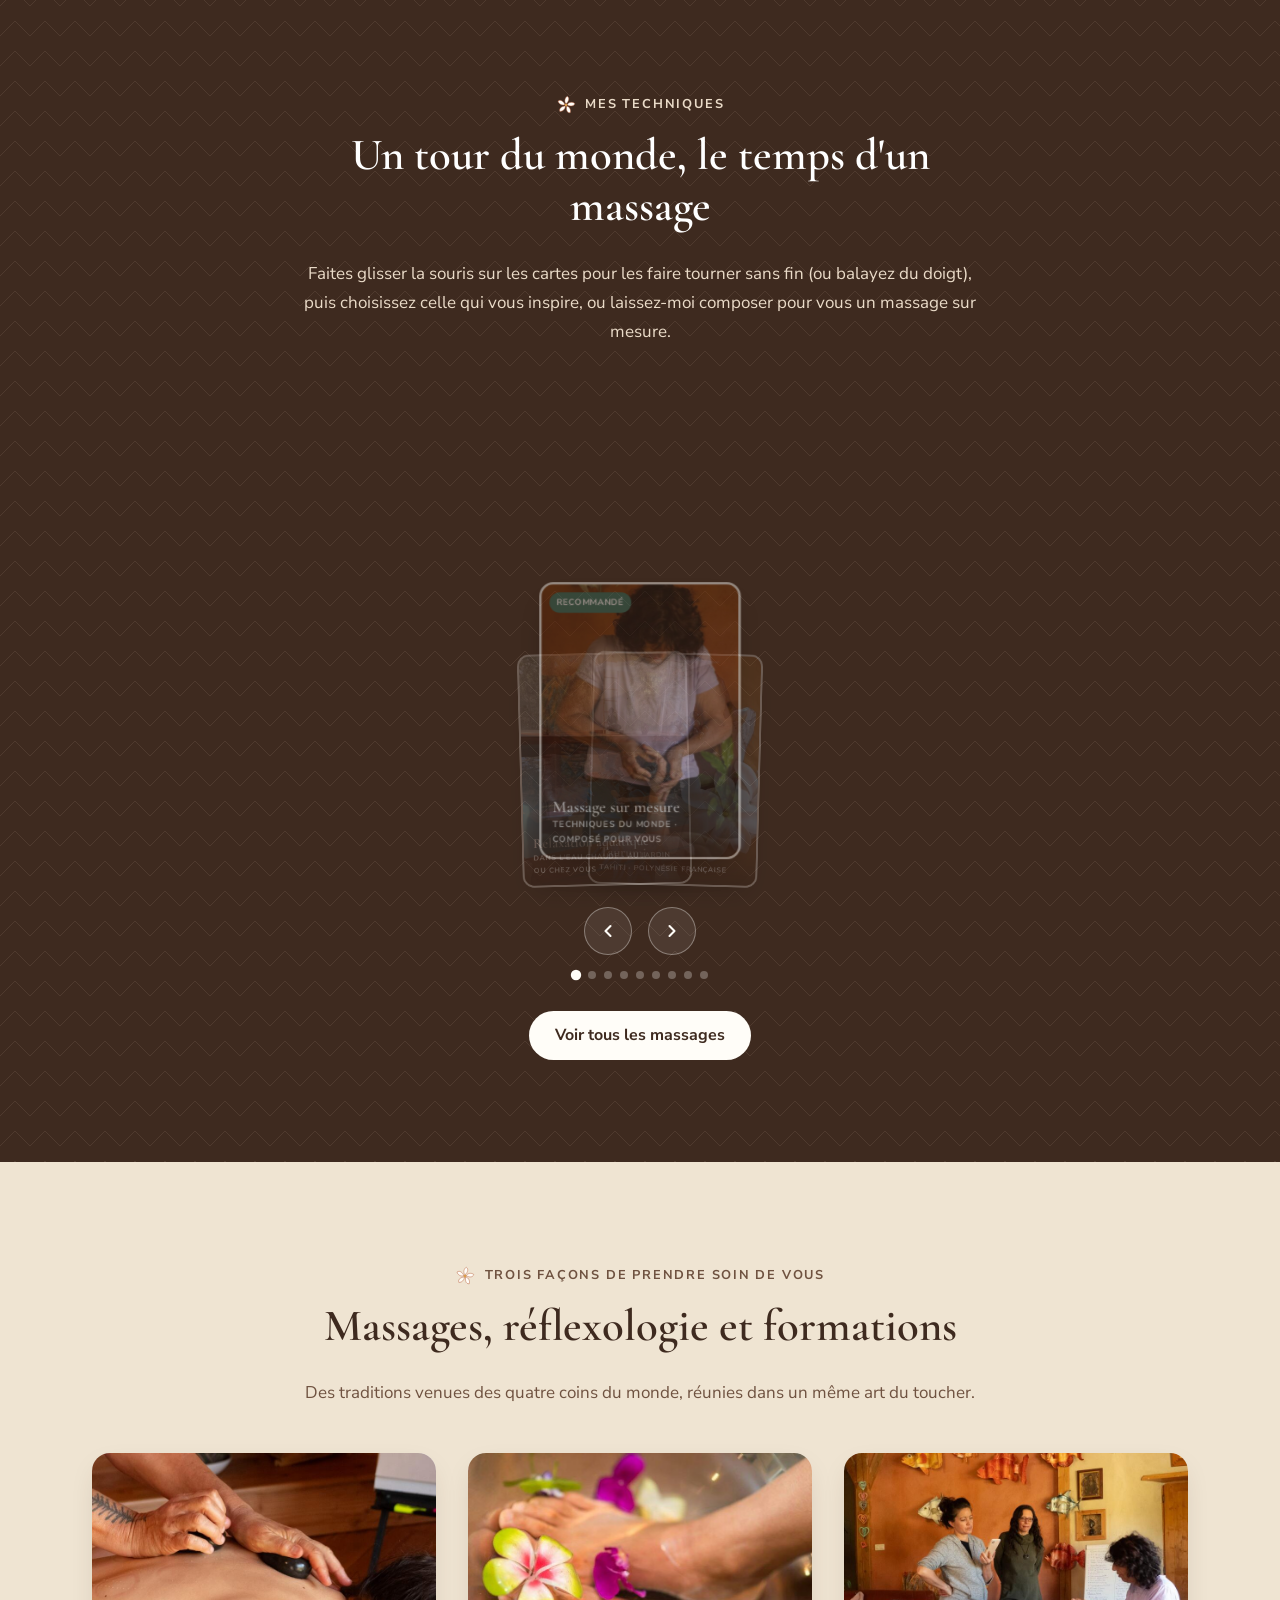
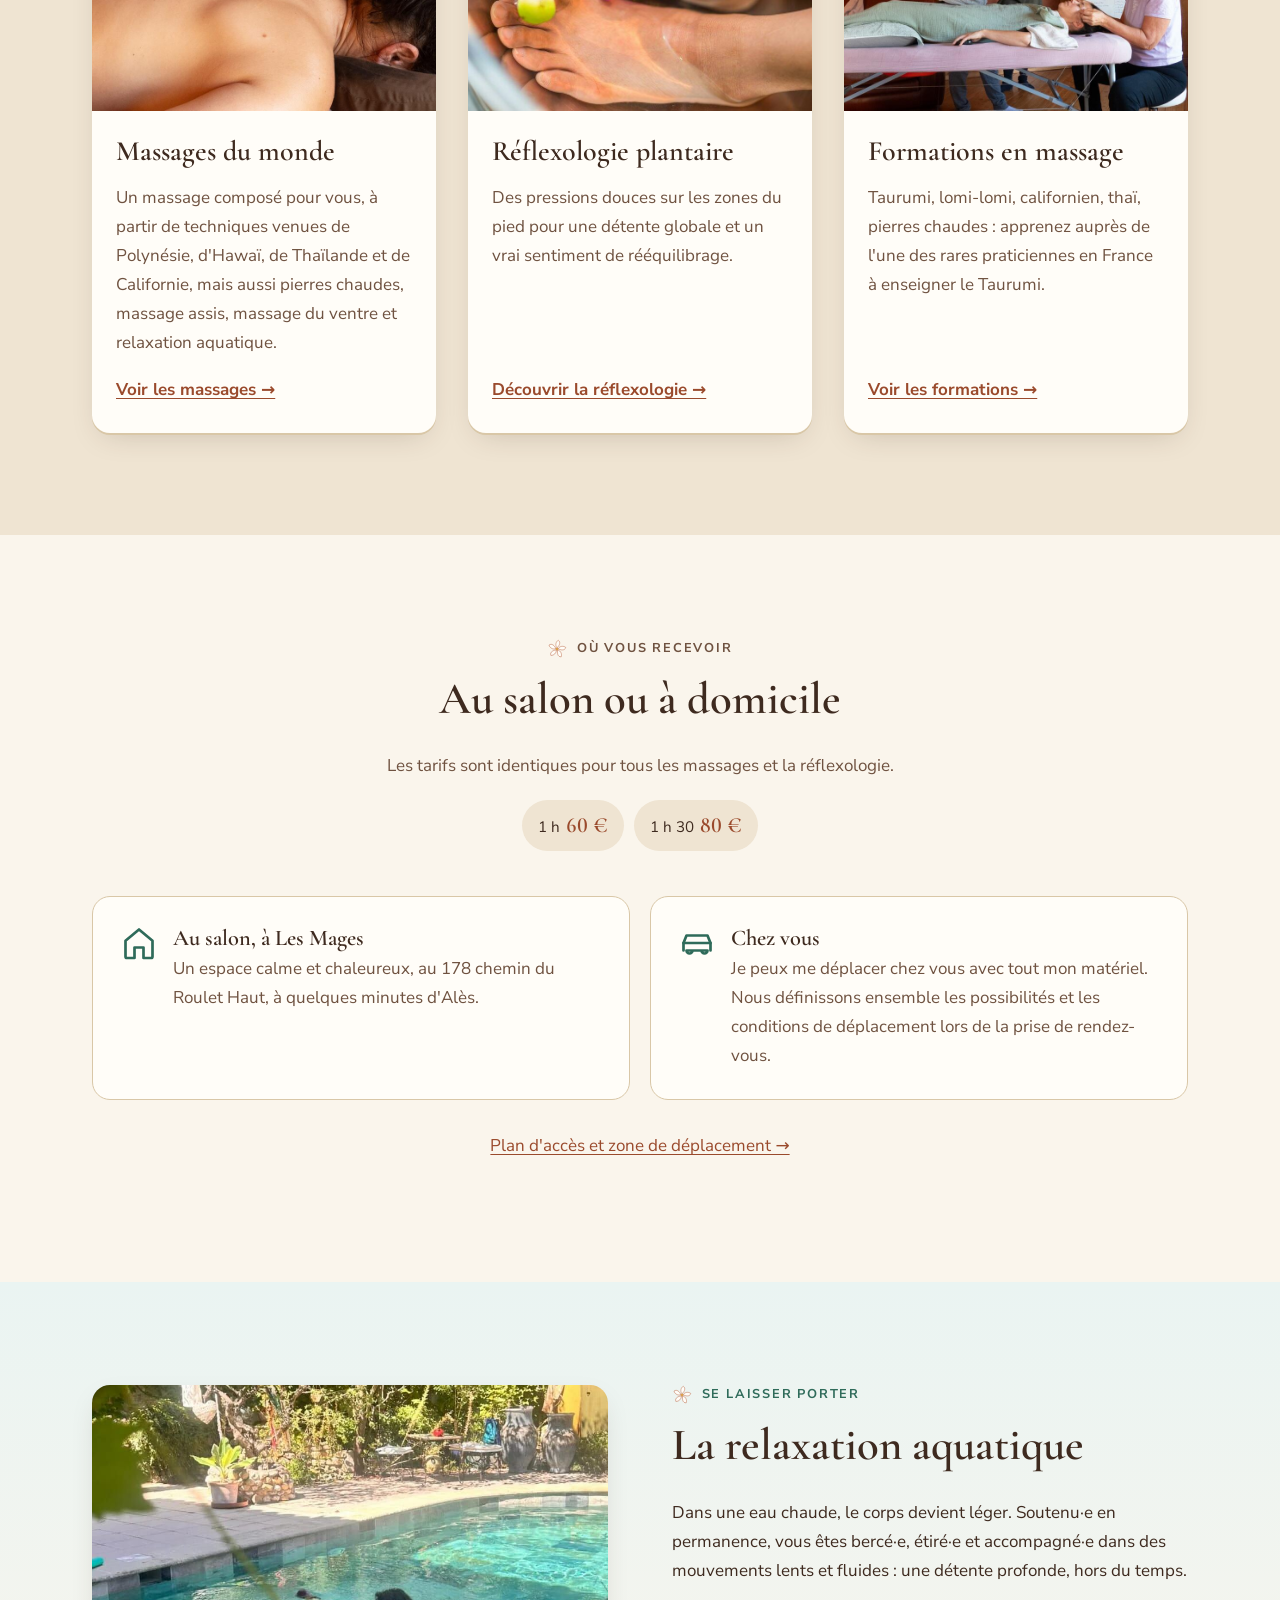
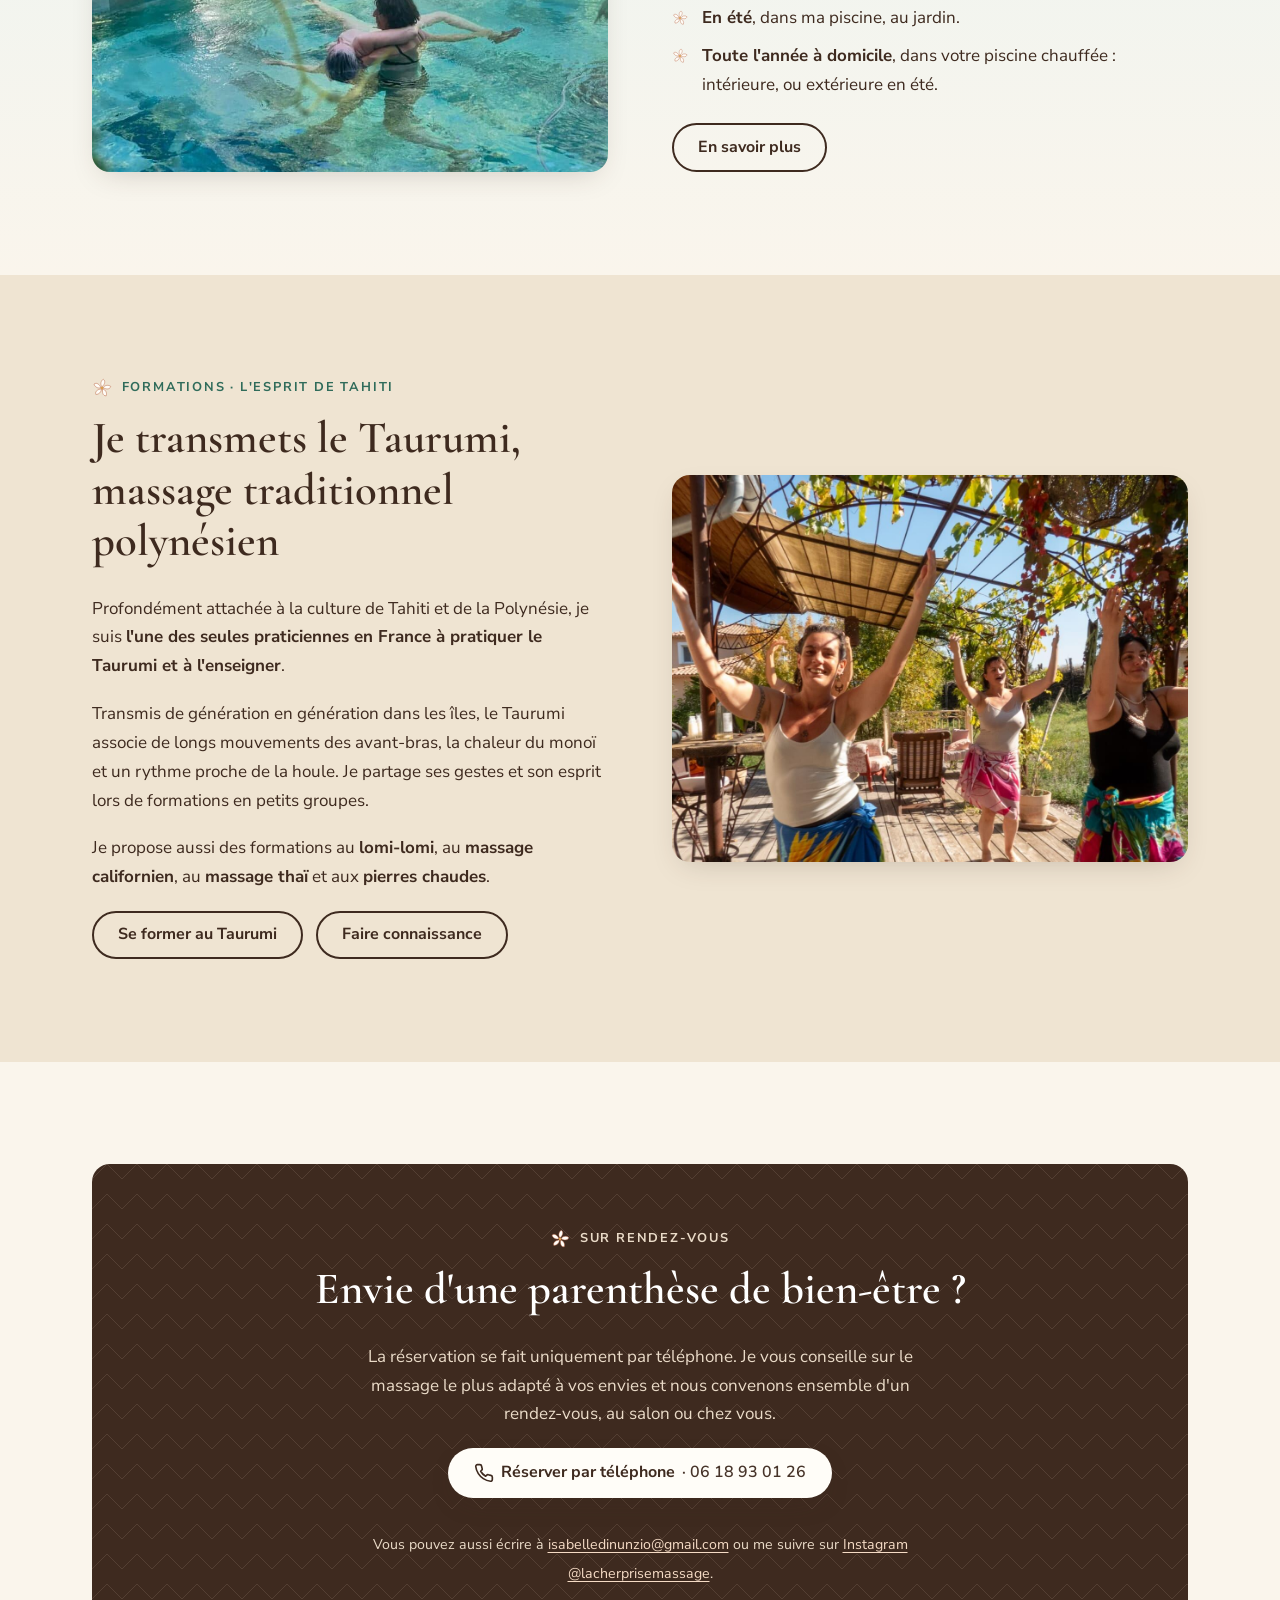
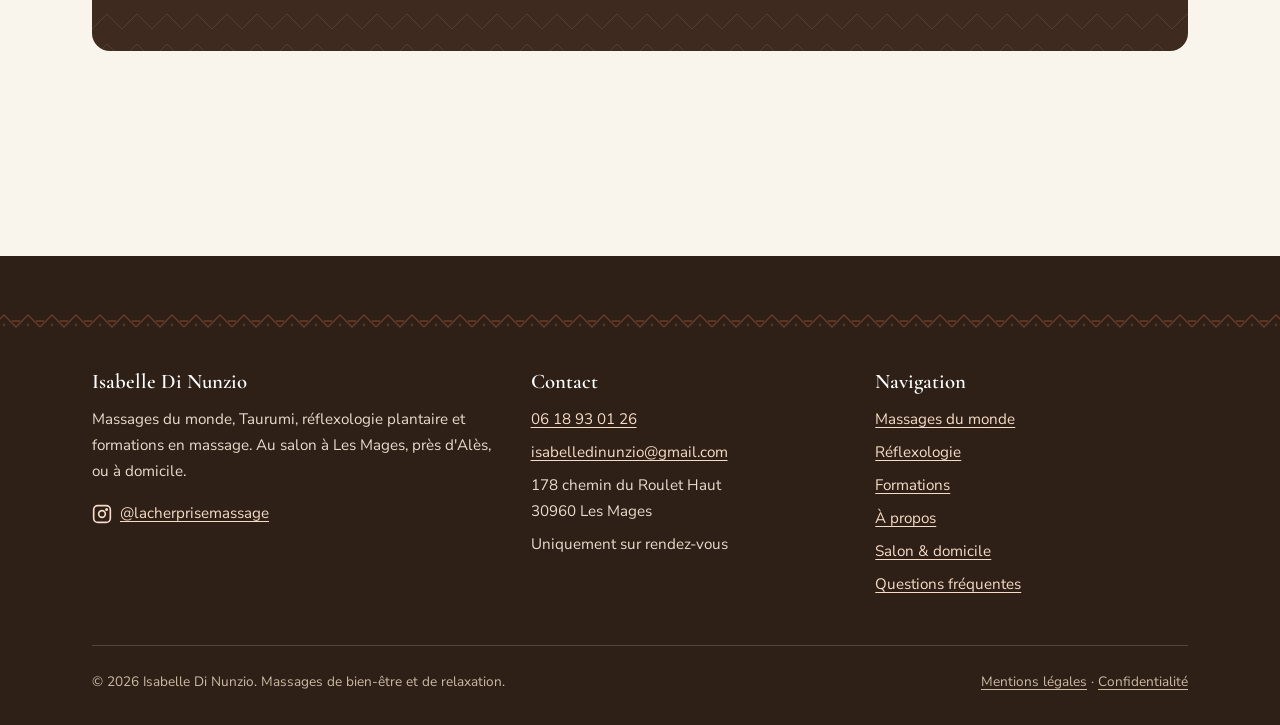
==== commit 0f3d064c: "Carrousel : défilement infini à la souris (déplacement relatif), molette horizontale Co-Authored-By:" ====
--- a/index.html
+++ b/index.html
@@ -32,10 +32,10 @@
   <!-- Polices (hébergées localement) et styles -->
   <link rel="preload" href="fonts/cormorant-garamond-latin-600-normal.woff2" as="font" type="font/woff2" crossorigin>
   <link rel="preload" href="fonts/nunito-sans-latin-400-normal.woff2" as="font" type="font/woff2" crossorigin>
-  <link rel="stylesheet" href="css/style.css?v=15">
+  <link rel="stylesheet" href="css/style.css?v=16">
   <script>document.documentElement.classList.add("js")</script>
-  <script src="data/massages.js?v=15" defer></script>
-  <script src="js/main.js?v=15" defer></script>
+  <script src="data/massages.js?v=16" defer></script>
+  <script src="js/main.js?v=16" defer></script>
 <script type="application/ld+json">
 {
   "@context": "https://schema.org",
@@ -213,7 +213,7 @@
       <div class="section__entete reveal">
         <p class="ornement">Mes techniques</p>
         <h2 id="titre-eventail">Un tour du monde, le temps d'un massage</h2>
-        <p>Déplacez la souris sur les cartes pour les faire tourner (ou balayez du doigt), puis choisissez celle qui vous inspire, ou laissez-moi composer pour vous un massage sur mesure.</p>
+        <p>Faites glisser la souris sur les cartes pour les faire tourner sans fin (ou balayez du doigt), puis choisissez celle qui vous inspire, ou laissez-moi composer pour vous un massage sur mesure.</p>
       </div>
     </div>
     <div class="fan" data-fan role="group" aria-roledescription="carrousel" aria-label="Les massages proposés">
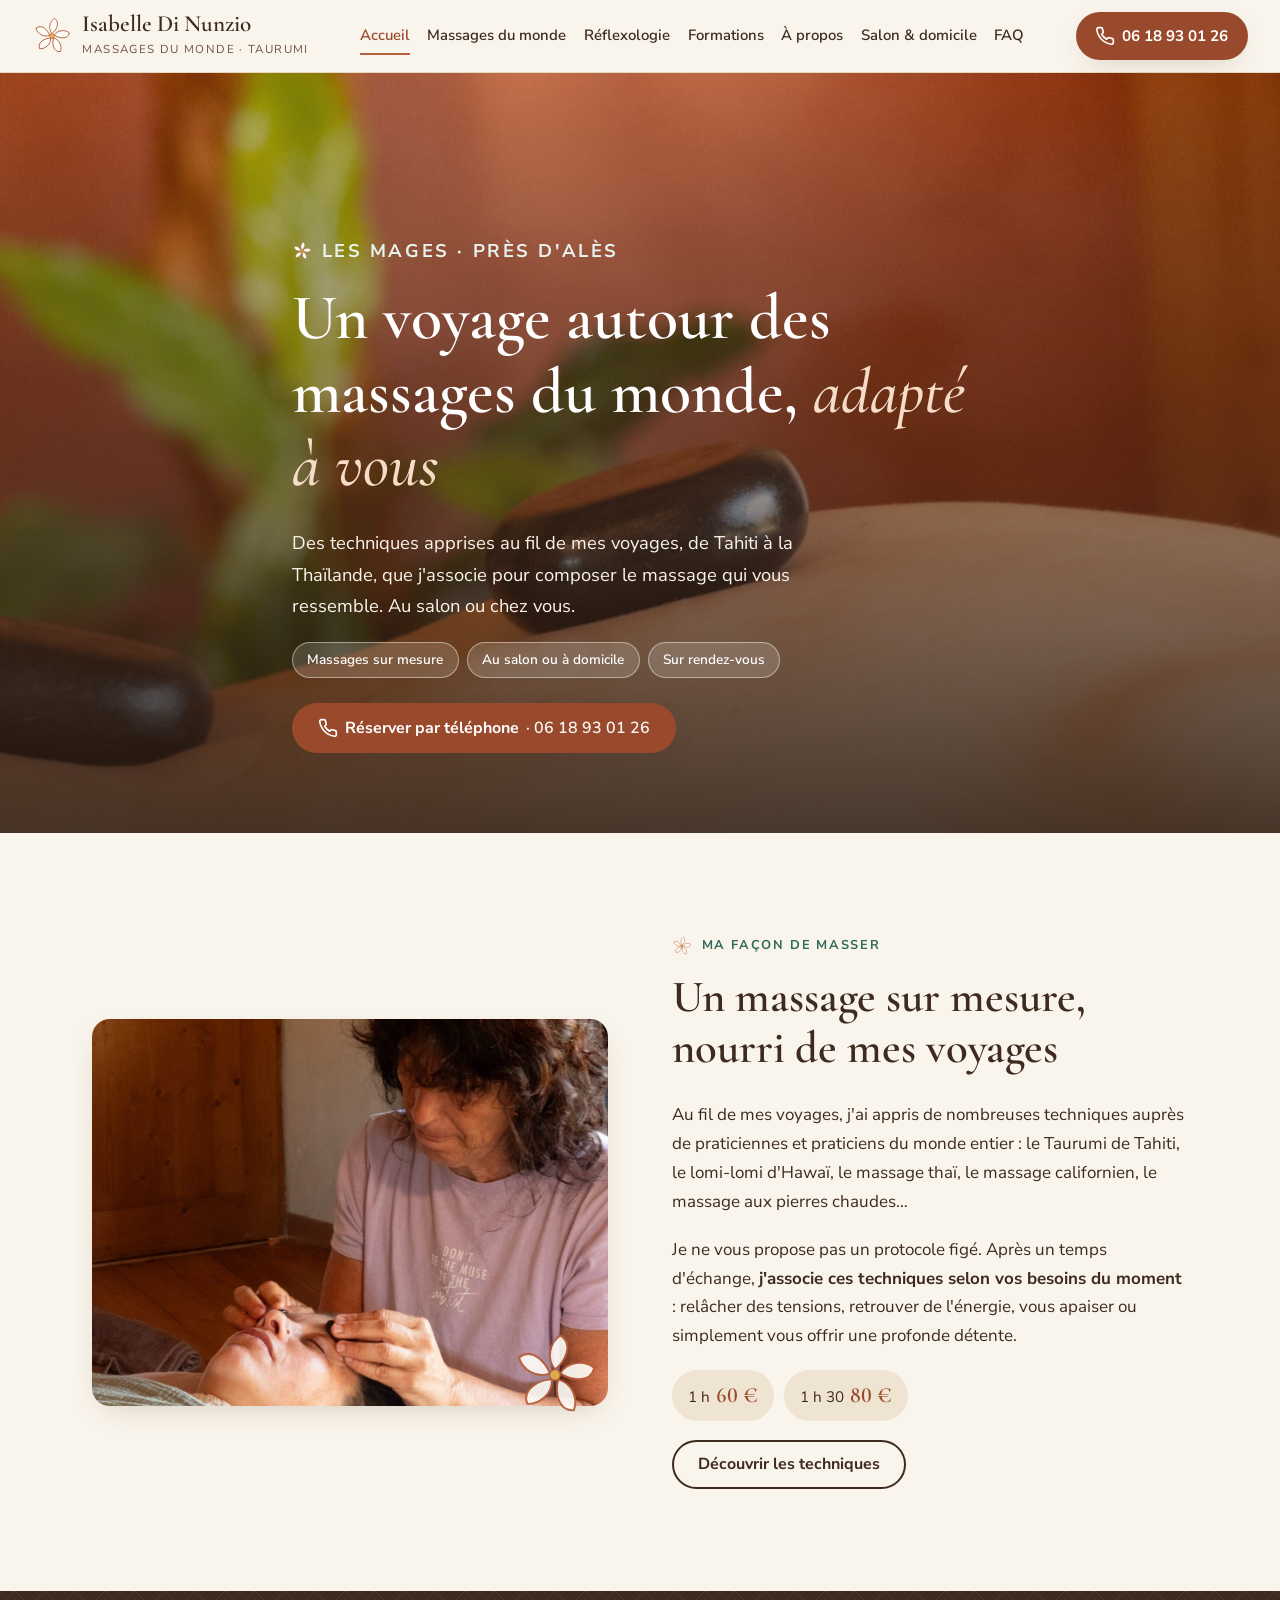
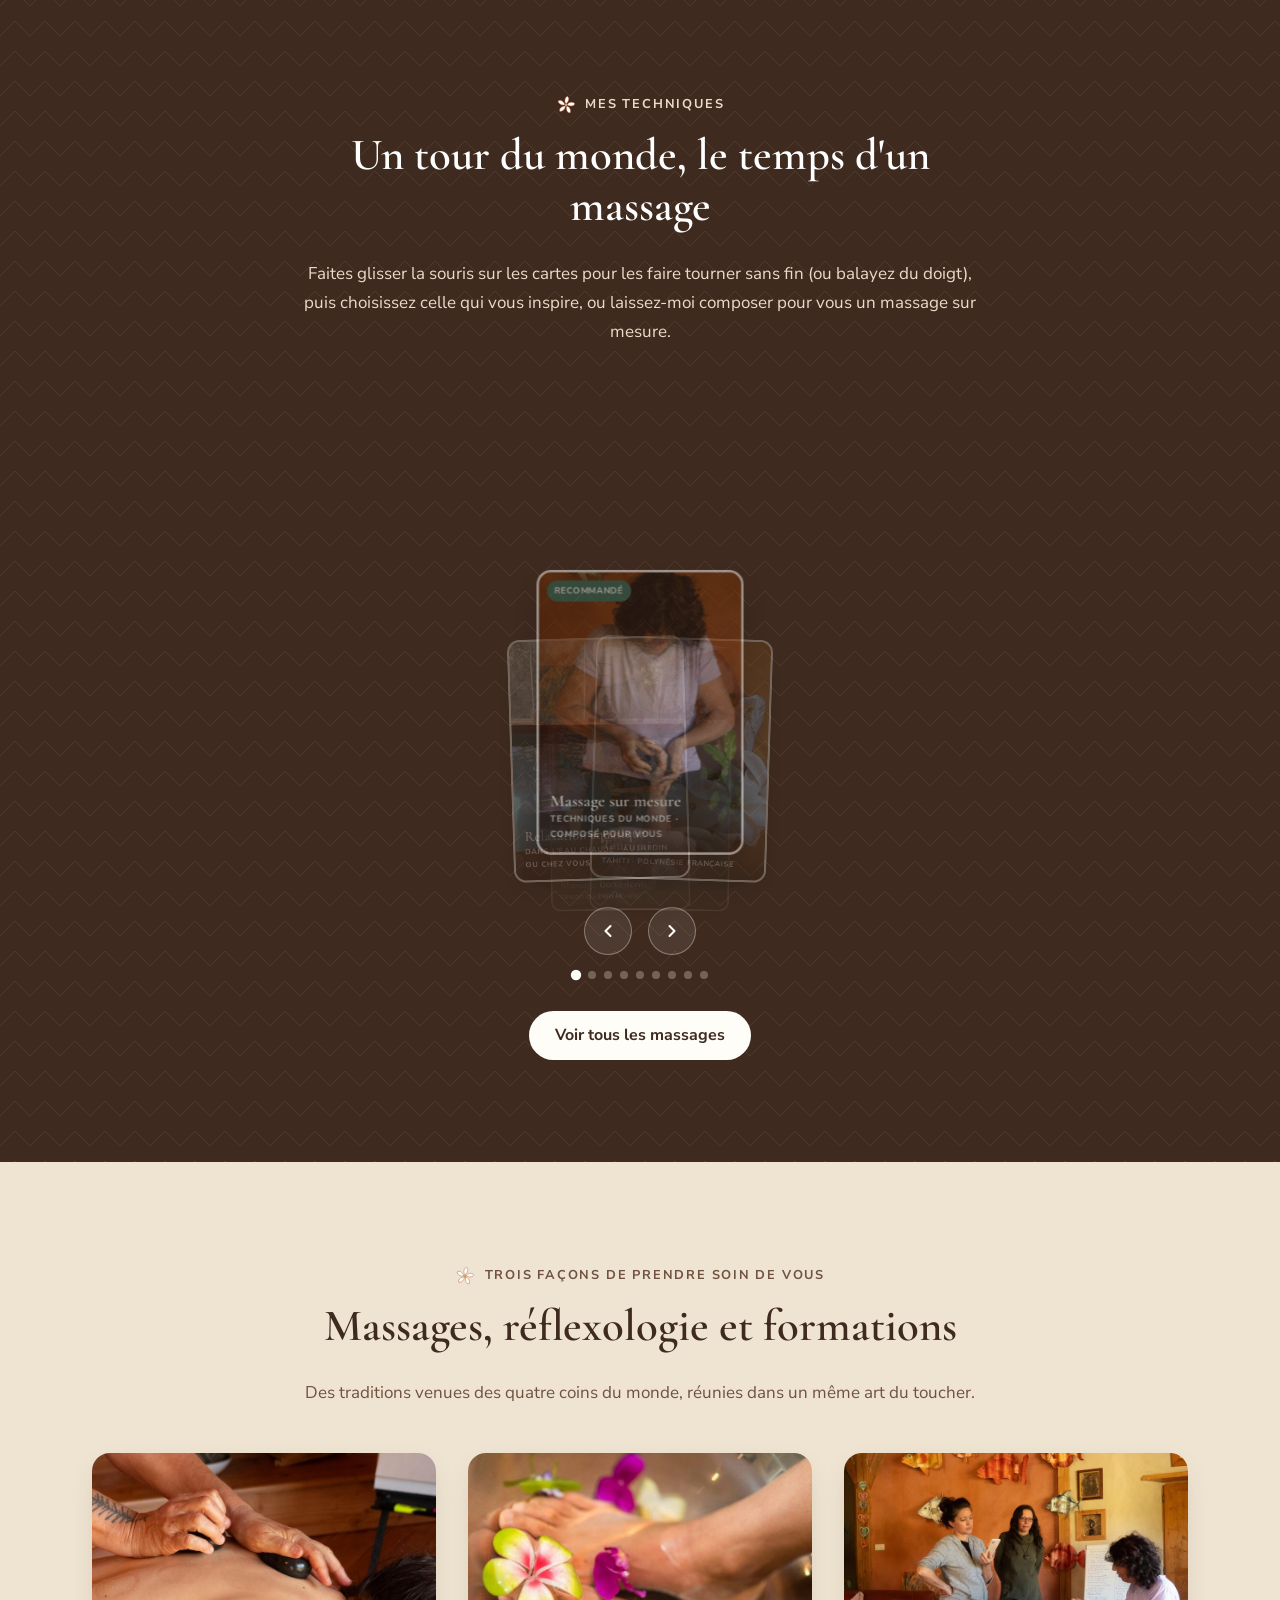
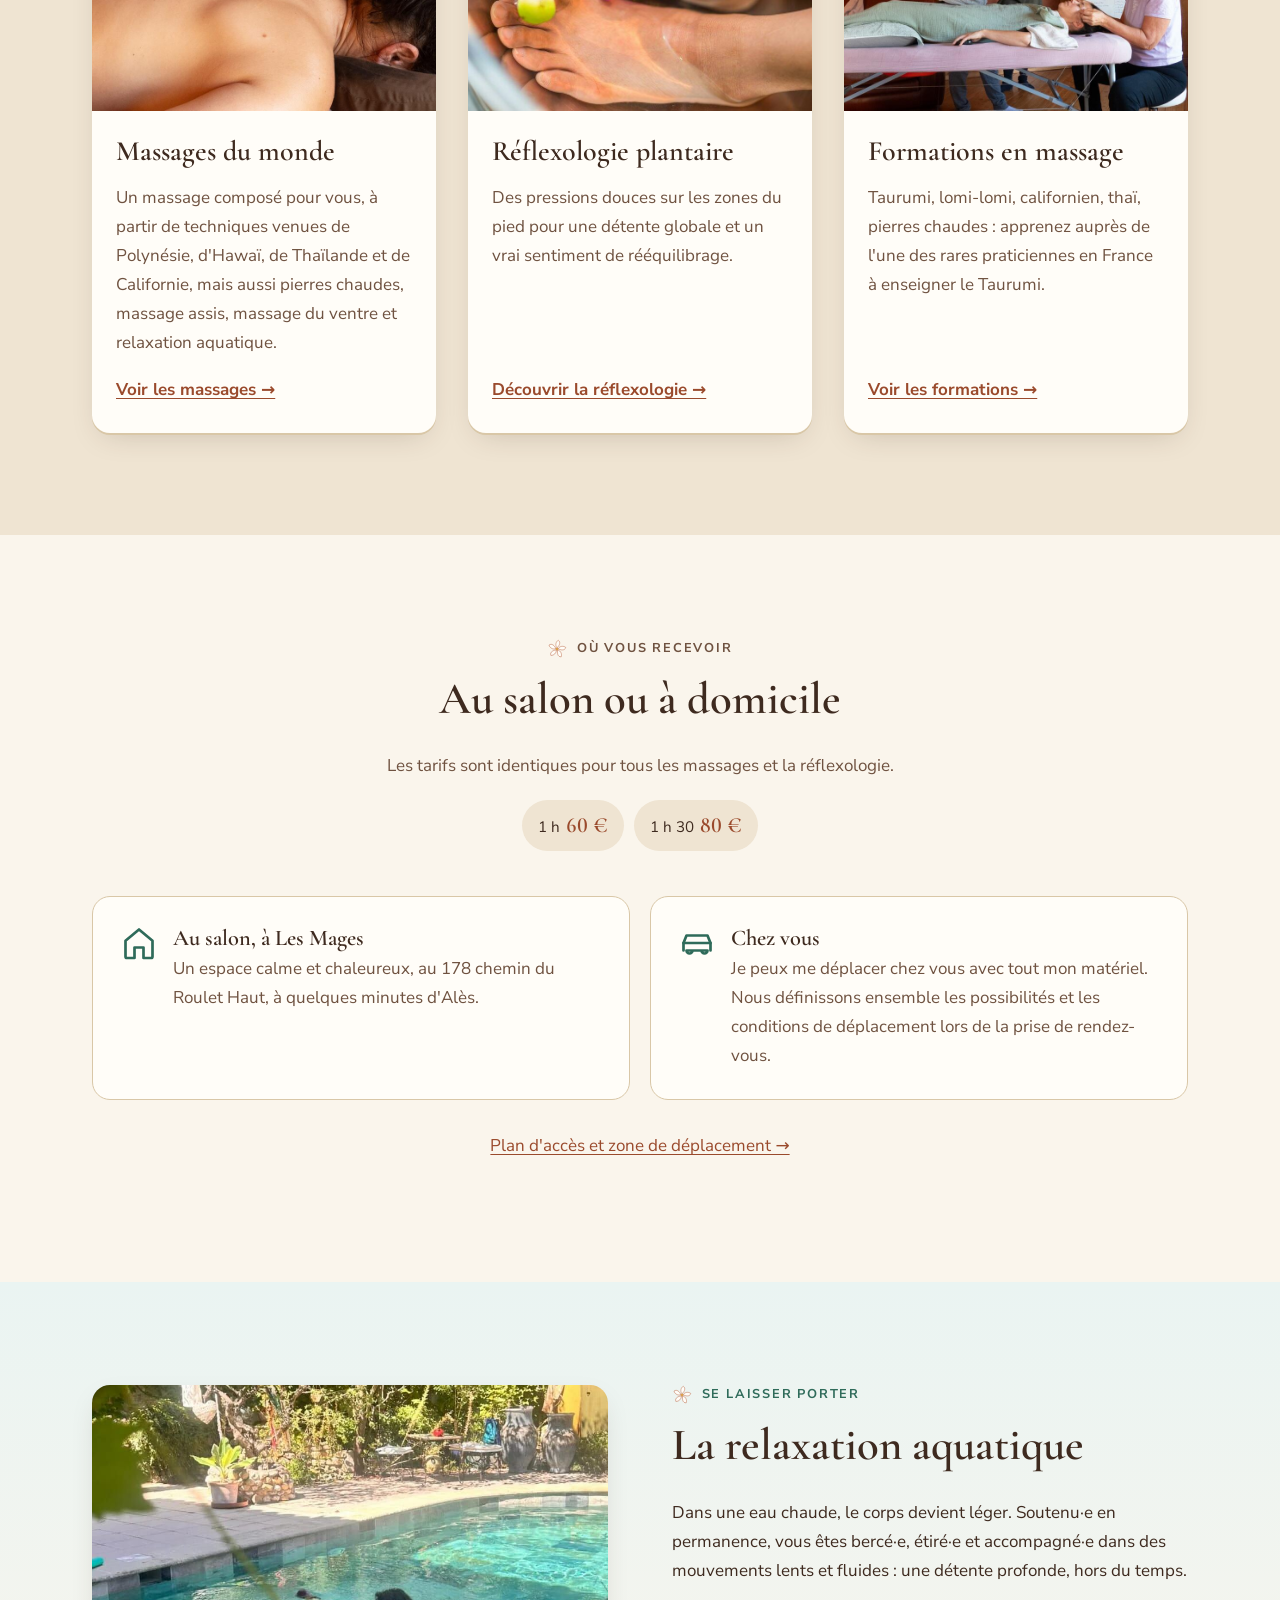
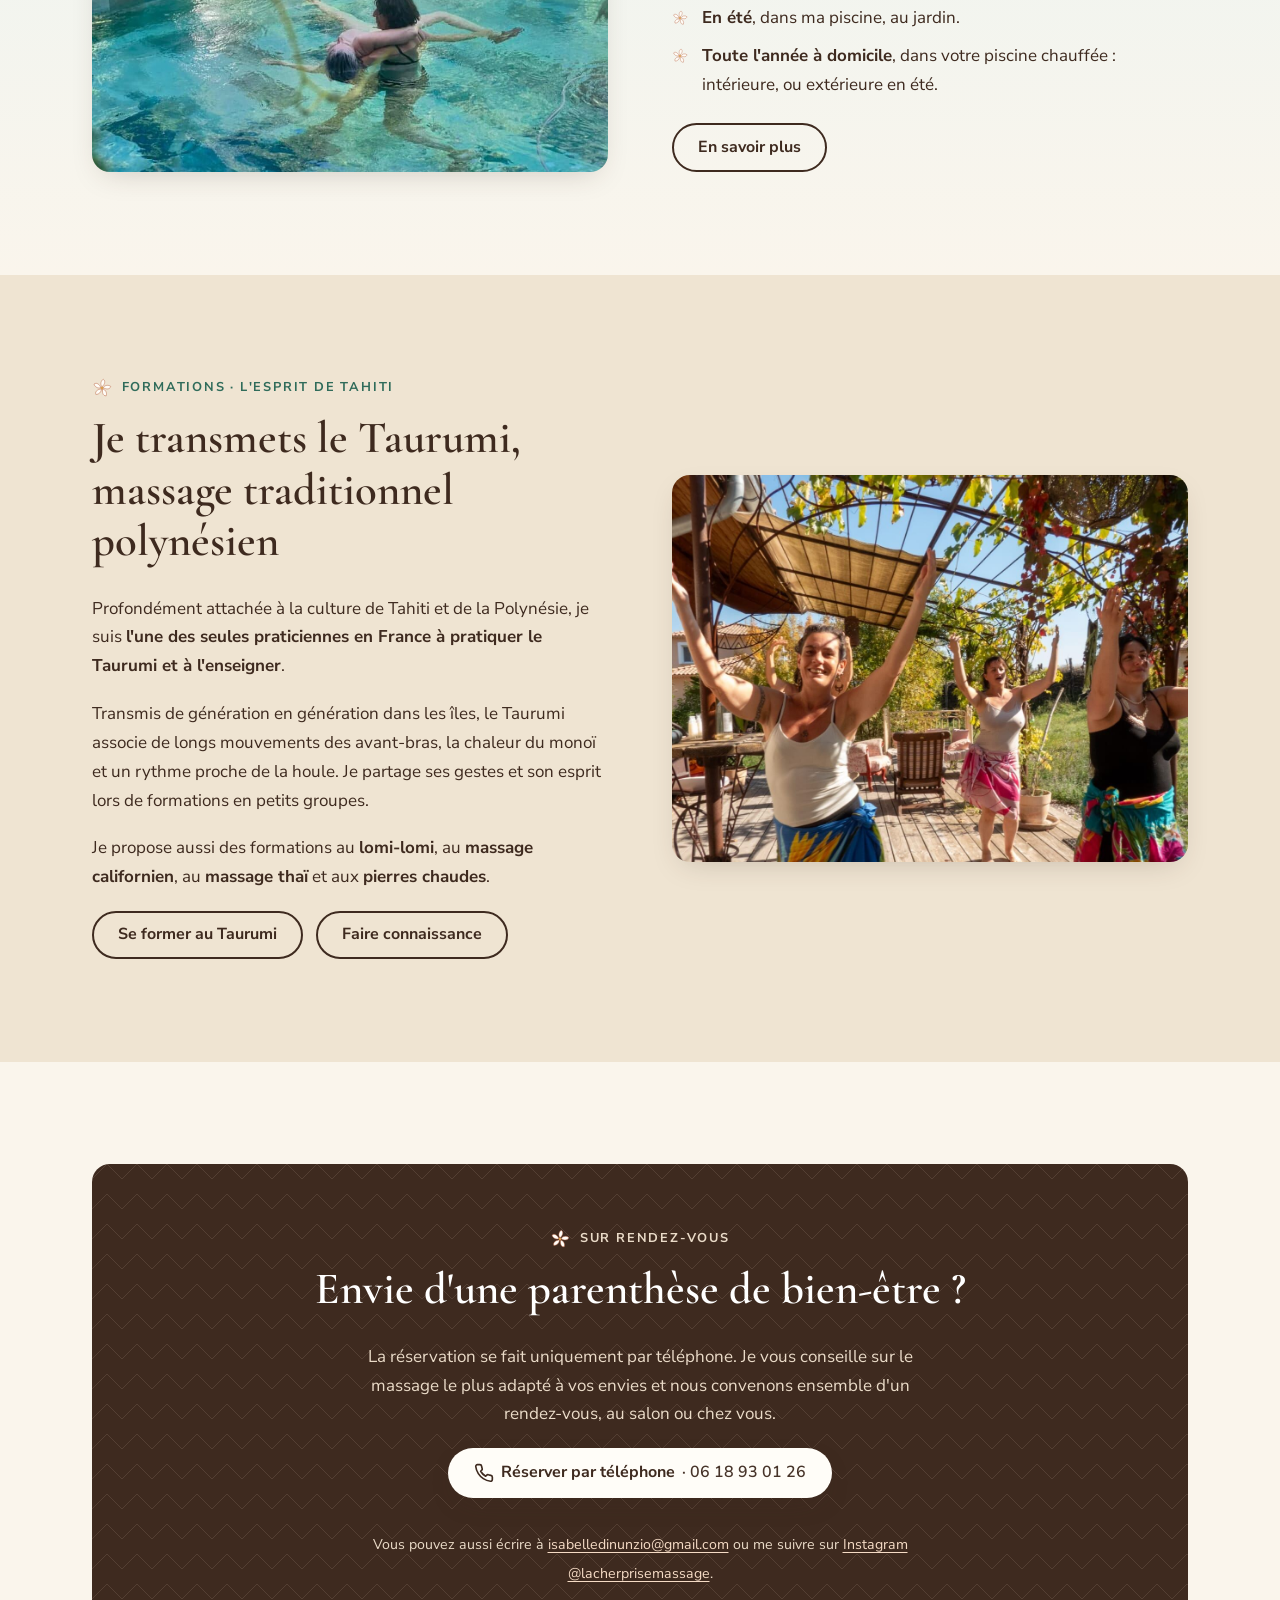
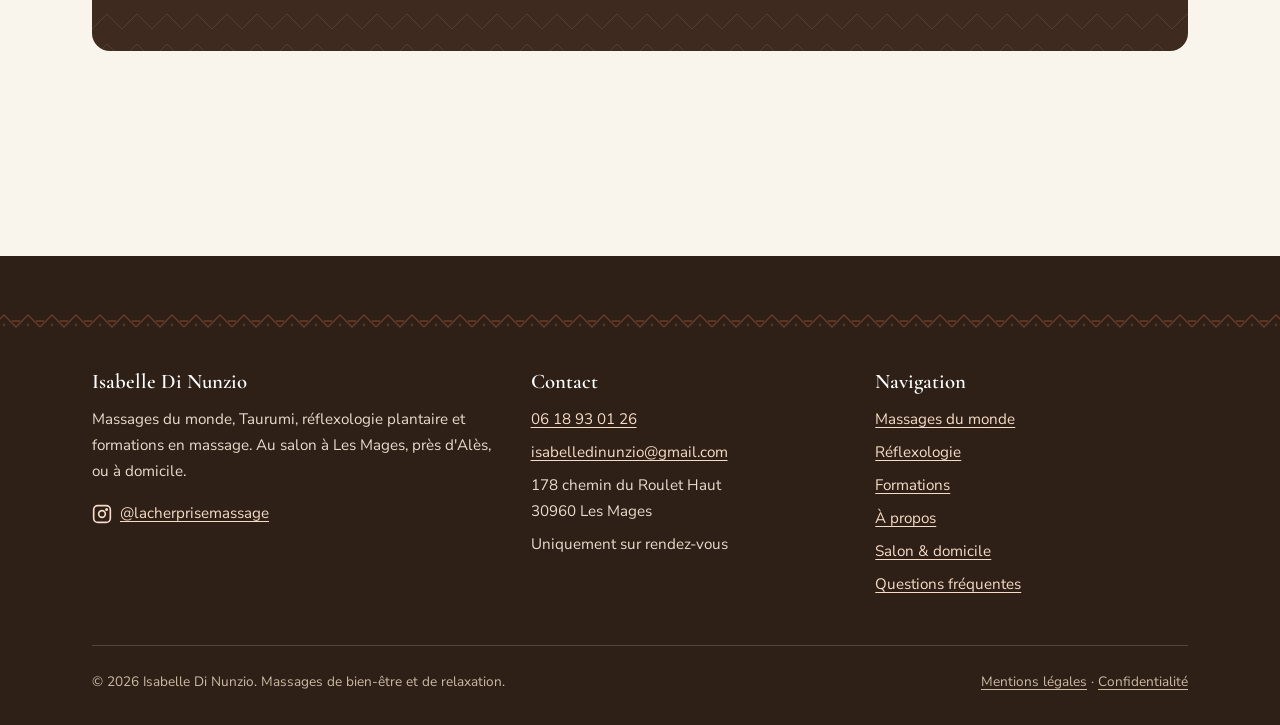
==== commit a524f45d: "Massages du monde : galerie en accordéon de photos (Elastic Gallery), accès clavier et lien direct C" ====
--- a/index.html
+++ b/index.html
@@ -32,10 +32,10 @@
   <!-- Polices (hébergées localement) et styles -->
   <link rel="preload" href="fonts/cormorant-garamond-latin-600-normal.woff2" as="font" type="font/woff2" crossorigin>
   <link rel="preload" href="fonts/nunito-sans-latin-400-normal.woff2" as="font" type="font/woff2" crossorigin>
-  <link rel="stylesheet" href="css/style.css?v=16">
+  <link rel="stylesheet" href="css/style.css?v=18">
   <script>document.documentElement.classList.add("js")</script>
-  <script src="data/massages.js?v=16" defer></script>
-  <script src="js/main.js?v=16" defer></script>
+  <script src="data/massages.js?v=18" defer></script>
+  <script src="js/main.js?v=18" defer></script>
 <script type="application/ld+json">
 {
   "@context": "https://schema.org",
--- a/css/style.css
+++ b/css/style.css
@@ -526,6 +526,84 @@
 .fan__points span { width: 8px; height: 8px; border-radius: 50%; background: rgba(255, 253, 248, .28); transition: transform .3s, background-color .3s; }
 .fan__points span.est-actif { background: var(--c-tiare); transform: scale(1.3); }
 
+/* =====================================================================
+   Galerie « Elastic Gallery » (page Massages du monde)
+   Accordéon de photos : le panneau ouvert s'agrandit, les autres se replient.
+   Ordinateur : panneaux côte à côte. Téléphone : accordéon vertical.
+   Rendu généré par js/main.js à partir de data/massages.js.
+   ===================================================================== */
+.elastic { display: flex; flex-direction: column; gap: .5rem; }
+.elastic__item {
+  position: relative; display: flex; flex-direction: column; justify-content: flex-end;
+  overflow: hidden; border-radius: var(--radius); background: var(--c-chocolat);
+  border: 1px solid rgba(217, 199, 167, .5); box-shadow: var(--ombre);
+  scroll-margin-top: 6rem; color: #fff;
+  /* téléphone : replié = bandeau de 4,25 rem ; ouvert = hauteur du contenu */
+  min-height: 4.25rem; max-height: 4.25rem;
+  transition: min-height .6s cubic-bezier(.25, 1, .5, 1), max-height .6s cubic-bezier(.25, 1, .5, 1), filter .7s;
+}
+.elastic__item.is-actif { min-height: 30rem; max-height: 70rem; }
+
+.elastic__fond { position: absolute; inset: 0; }
+.elastic__fond img { position: absolute; inset: 0; width: 100%; height: 100%; object-fit: cover; transform: scale(1.1); transition: transform 1s ease; }
+.elastic__item.is-actif .elastic__fond img { transform: scale(1); }
+/* voile sombre : léger sur les panneaux repliés, plus marqué sur le panneau ouvert pour la lisibilité du texte */
+.elastic__voile {
+  position: absolute; inset: 0; opacity: .6; transition: opacity .5s;
+  background: linear-gradient(180deg, rgba(24, 14, 9, .1) 0%, rgba(24, 14, 9, .35) 40%, rgba(24, 14, 9, .92) 100%);
+}
+.elastic__item.is-actif .elastic__voile { opacity: 1; }
+
+/* Bouton qui couvre le panneau replié (clic, toucher, clavier) */
+.elastic__bouton {
+  position: absolute; inset: 0; z-index: 3; width: 100%; display: flex; align-items: center; justify-content: space-between;
+  padding: 0 1.2rem; background: none; border: 0; color: #fff; cursor: pointer; text-align: left;
+}
+.elastic__bouton::after { content: "+"; font-family: var(--f-titre); font-size: 2rem; line-height: 1; }
+.elastic__item.is-actif .elastic__bouton { pointer-events: none; }
+.elastic__item.is-actif .elastic__bouton::after, .elastic__item.is-actif .elastic__etiquette { opacity: 0; }
+.elastic__bouton:focus-visible { outline: 3px solid #fff; outline-offset: -6px; }
+.elastic__etiquette { font-family: var(--f-titre); font-size: 1.45rem; font-weight: 600; line-height: 1.1; transition: opacity .3s; }
+
+/* Contenu du panneau ouvert */
+.elastic__corps {
+  position: relative; z-index: 2; padding: 1.2rem 1.2rem 1.4rem;
+  opacity: 0; visibility: hidden; transform: translateY(1.5rem);
+  transition: opacity .35s, transform .45s, visibility 0s .45s;
+}
+.elastic__item.is-actif .elastic__corps { opacity: 1; visibility: visible; transform: none; transition: opacity .5s .25s, transform .5s .25s, visibility 0s 0s; }
+.elastic__pastilles { display: flex; flex-wrap: wrap; gap: .5rem; margin-bottom: .7rem; }
+.elastic__pastille {
+  display: inline-block; font-size: .72rem; font-weight: 700; letter-spacing: .1em; text-transform: uppercase;
+  padding: .3rem .8rem; border-radius: var(--radius-pill); color: #fff;
+  background: rgba(255, 255, 255, .14); border: 1px solid rgba(255, 255, 255, .4); backdrop-filter: blur(6px);
+}
+.elastic__titre { font-size: clamp(2rem, 4.2vw, 3.1rem); line-height: 1.05; color: #fff; margin: 0 0 .4rem; }
+.elastic__accroche { font-size: 1.05rem; color: #fff; margin: 0 0 .9rem; }
+.elastic__details { margin: 0 0 1rem; }
+.elastic__details dt { font-size: .72rem; font-weight: 700; letter-spacing: .1em; text-transform: uppercase; color: #F6DCC6; margin-top: .55rem; }
+.elastic__details dd { margin: 0; font-size: .92rem; line-height: 1.55; color: #F7EEE2; }
+.elastic__corps .tarifs { margin-bottom: 1rem; }
+.elastic__corps .tarifs li { color: var(--c-chocolat); }   /* la pastille est claire : le texte doit rester foncé */
+.elastic__appel { align-self: flex-start; }
+
+@media (min-width: 900px) {
+  .elastic { flex-direction: row; height: 40rem; gap: .6rem; }
+  .elastic__item {
+    flex: 1 1 0; min-width: 0; min-height: 0; max-height: none; display: block; filter: brightness(.55);
+    transition: flex .7s cubic-bezier(.25, 1, .5, 1), filter .7s;
+  }
+  .elastic__item:hover { filter: brightness(.75); }
+  .elastic__item.is-actif { flex: 9 1 0; min-height: 0; max-height: none; filter: none; }
+  /* panneau replié : le nom s'écrit à la verticale, en bas */
+  .elastic__bouton { justify-content: center; align-items: flex-end; padding: 0 0 1.5rem; }
+  .elastic__bouton::after { display: none; }
+  .elastic__etiquette { writing-mode: vertical-rl; white-space: nowrap; font-size: 1.35rem; letter-spacing: .14em; text-transform: uppercase; }
+  /* contenu ancré en bas à gauche, à largeur fixe pour que le texte ne se réorganise pas pendant l'animation */
+  .elastic__corps { position: absolute; left: 0; bottom: 0; width: clamp(22rem, 42vw, 34rem); padding: 1.6rem 1.6rem 1.8rem; transform: translateY(2rem); }
+  .elastic__item.is-actif .elastic__corps { transform: none; }
+}
+
 /* Galerie photos (page À propos) */
 .galerie { list-style: none; margin: 0; padding: 0; display: grid; gap: .75rem; grid-template-columns: repeat(2, 1fr); }
 @media (min-width: 760px) { .galerie { grid-template-columns: repeat(4, 1fr); gap: 1rem; } }
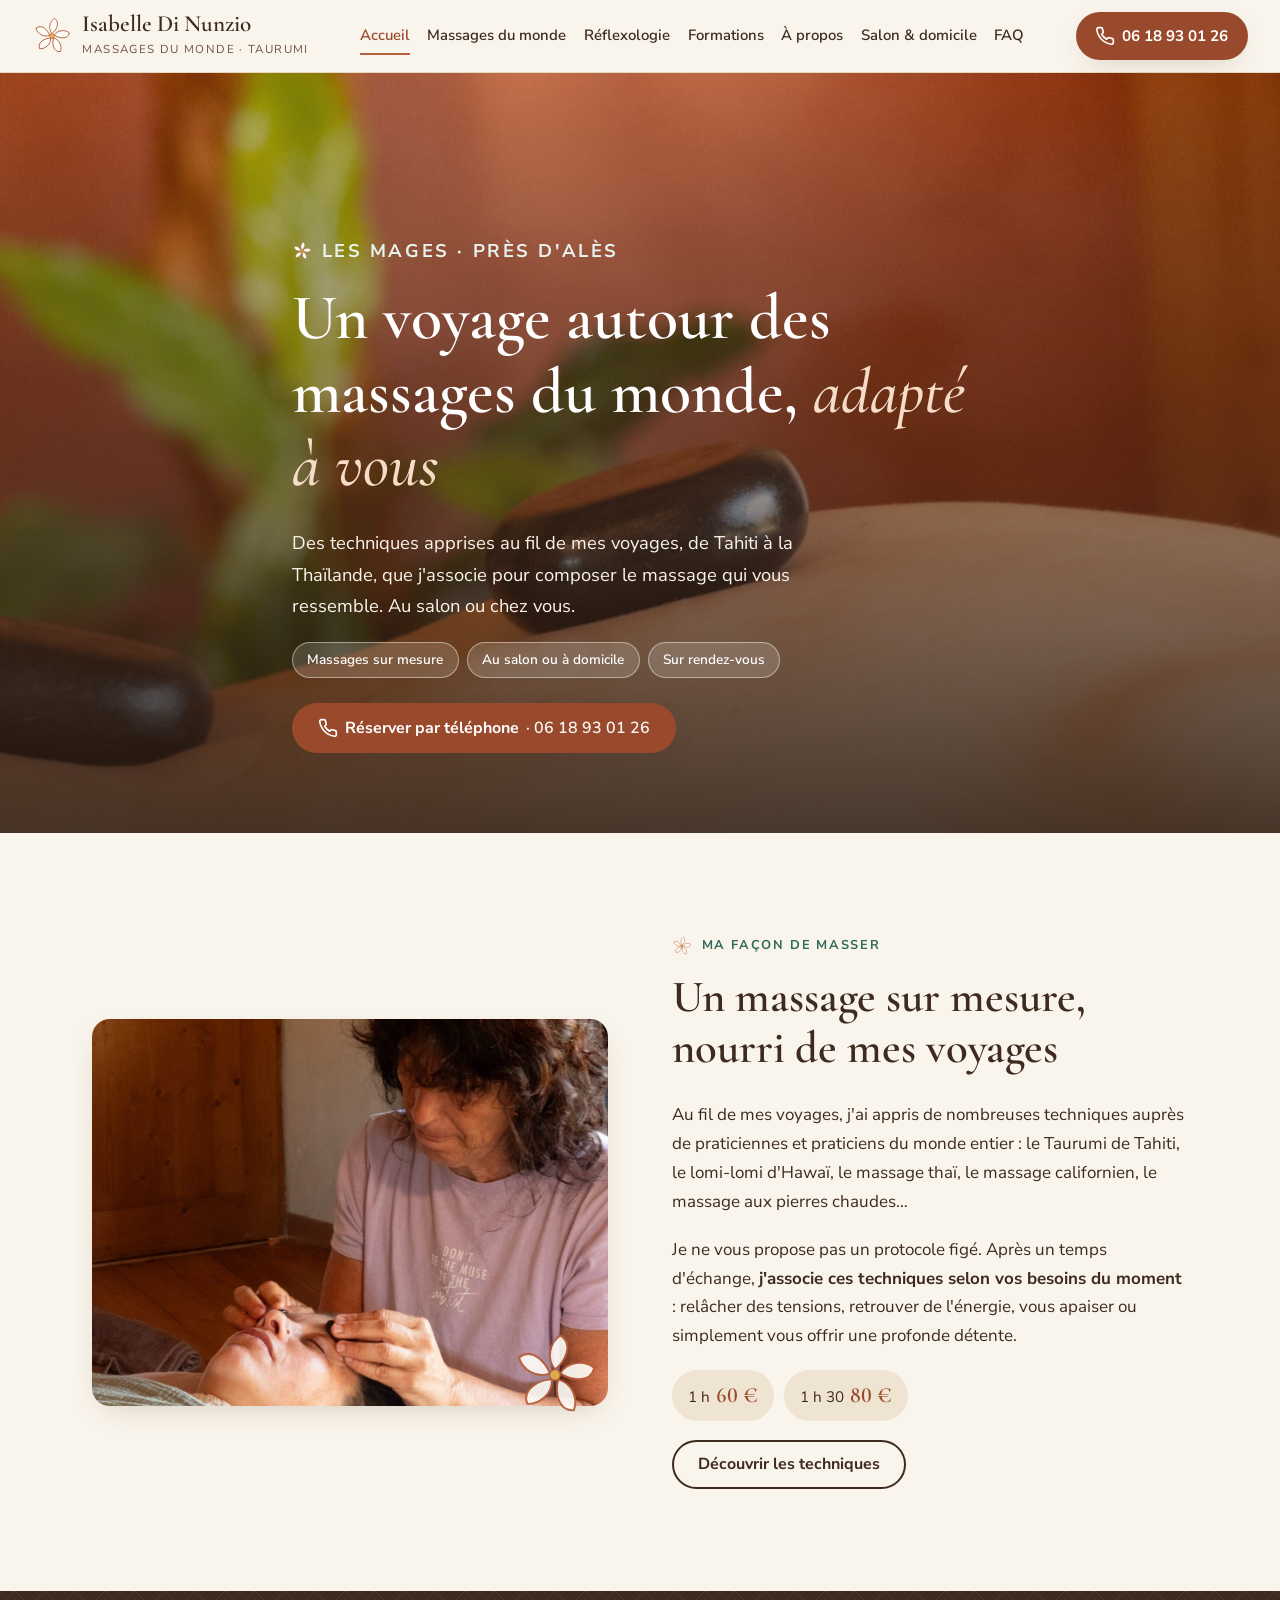
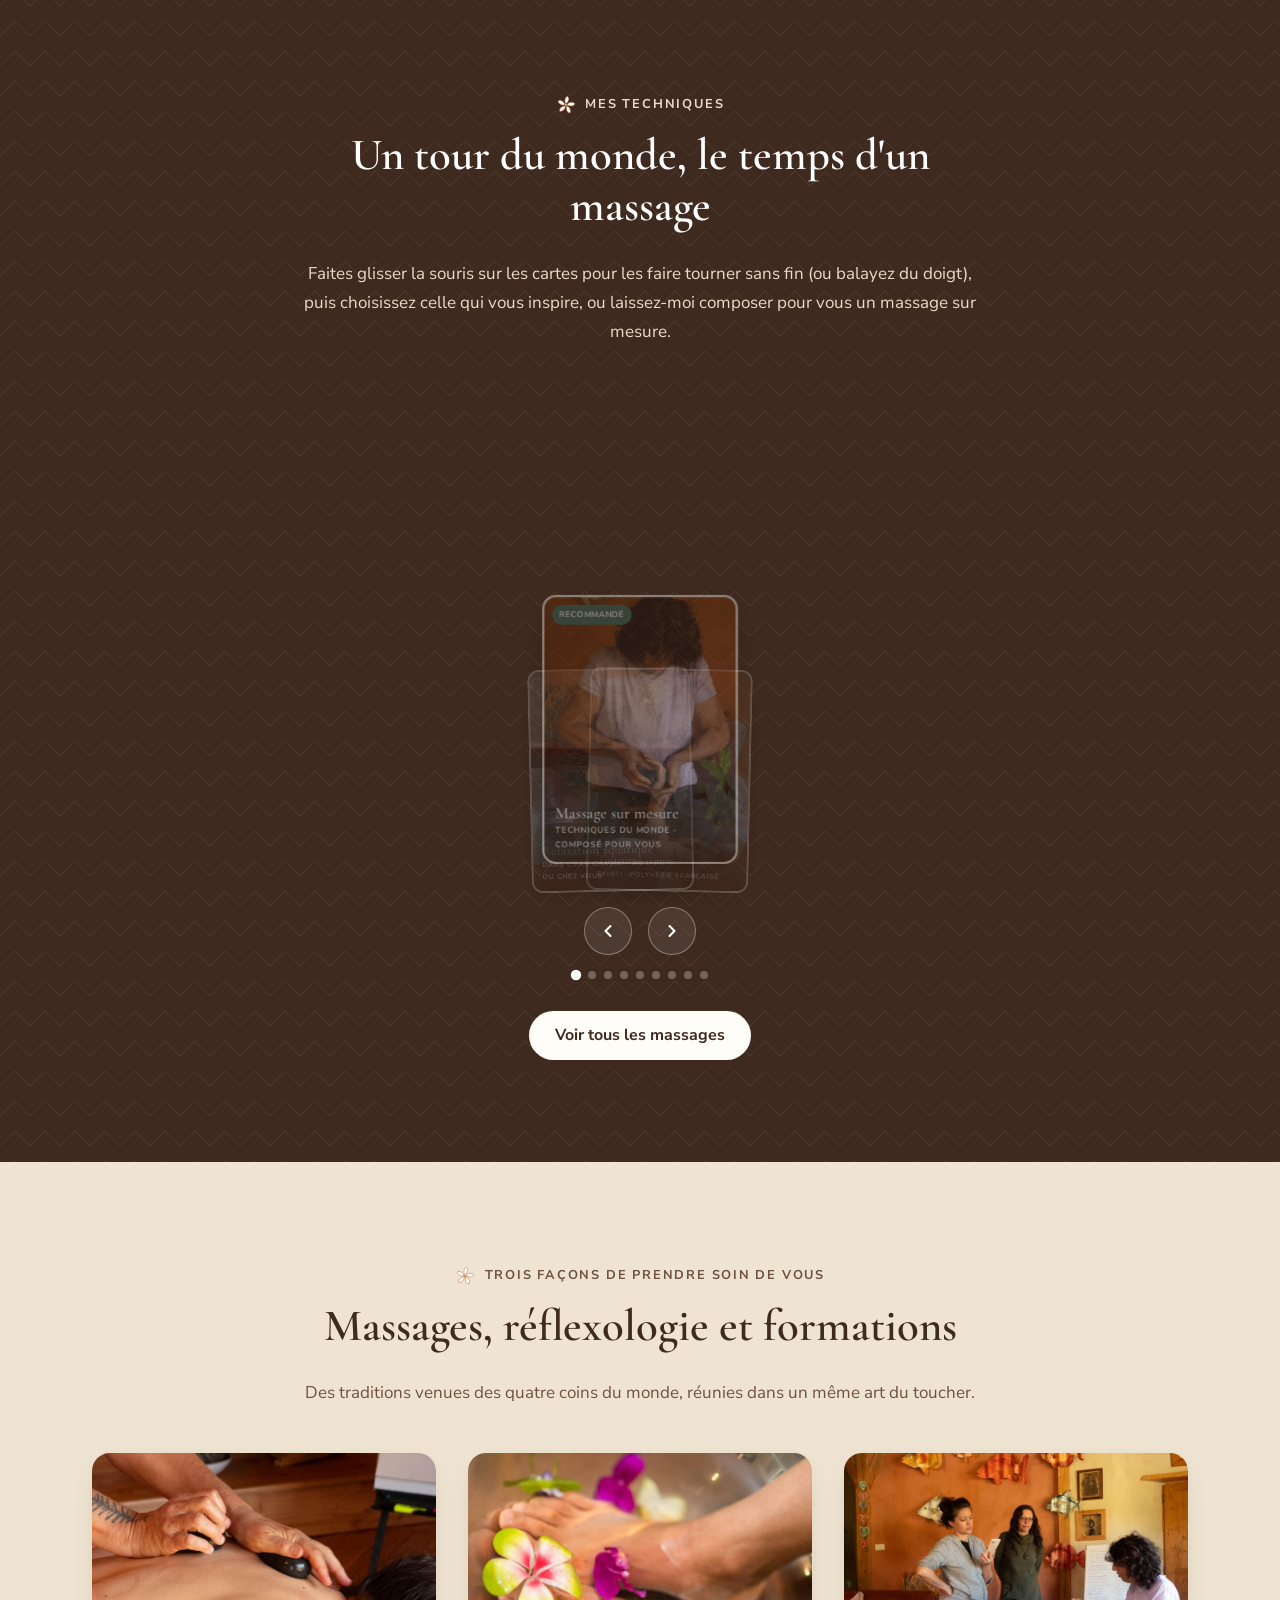
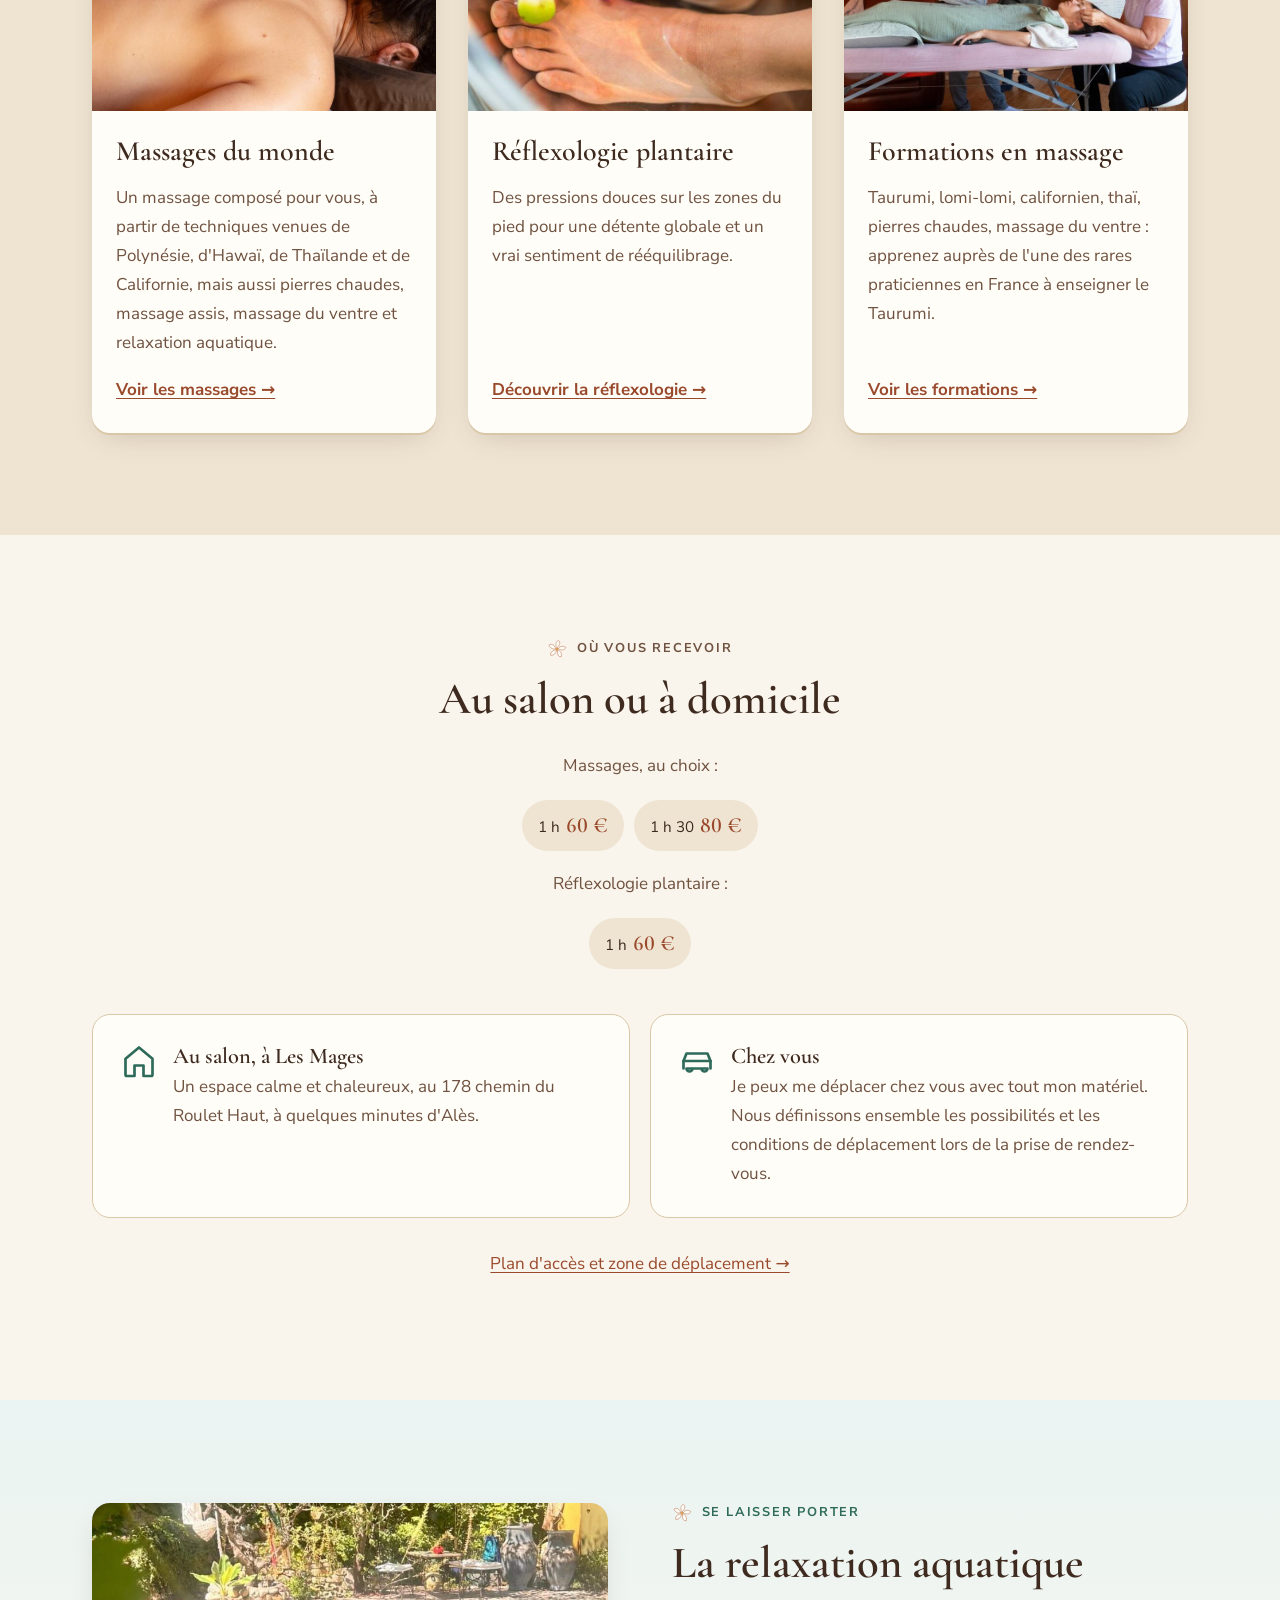
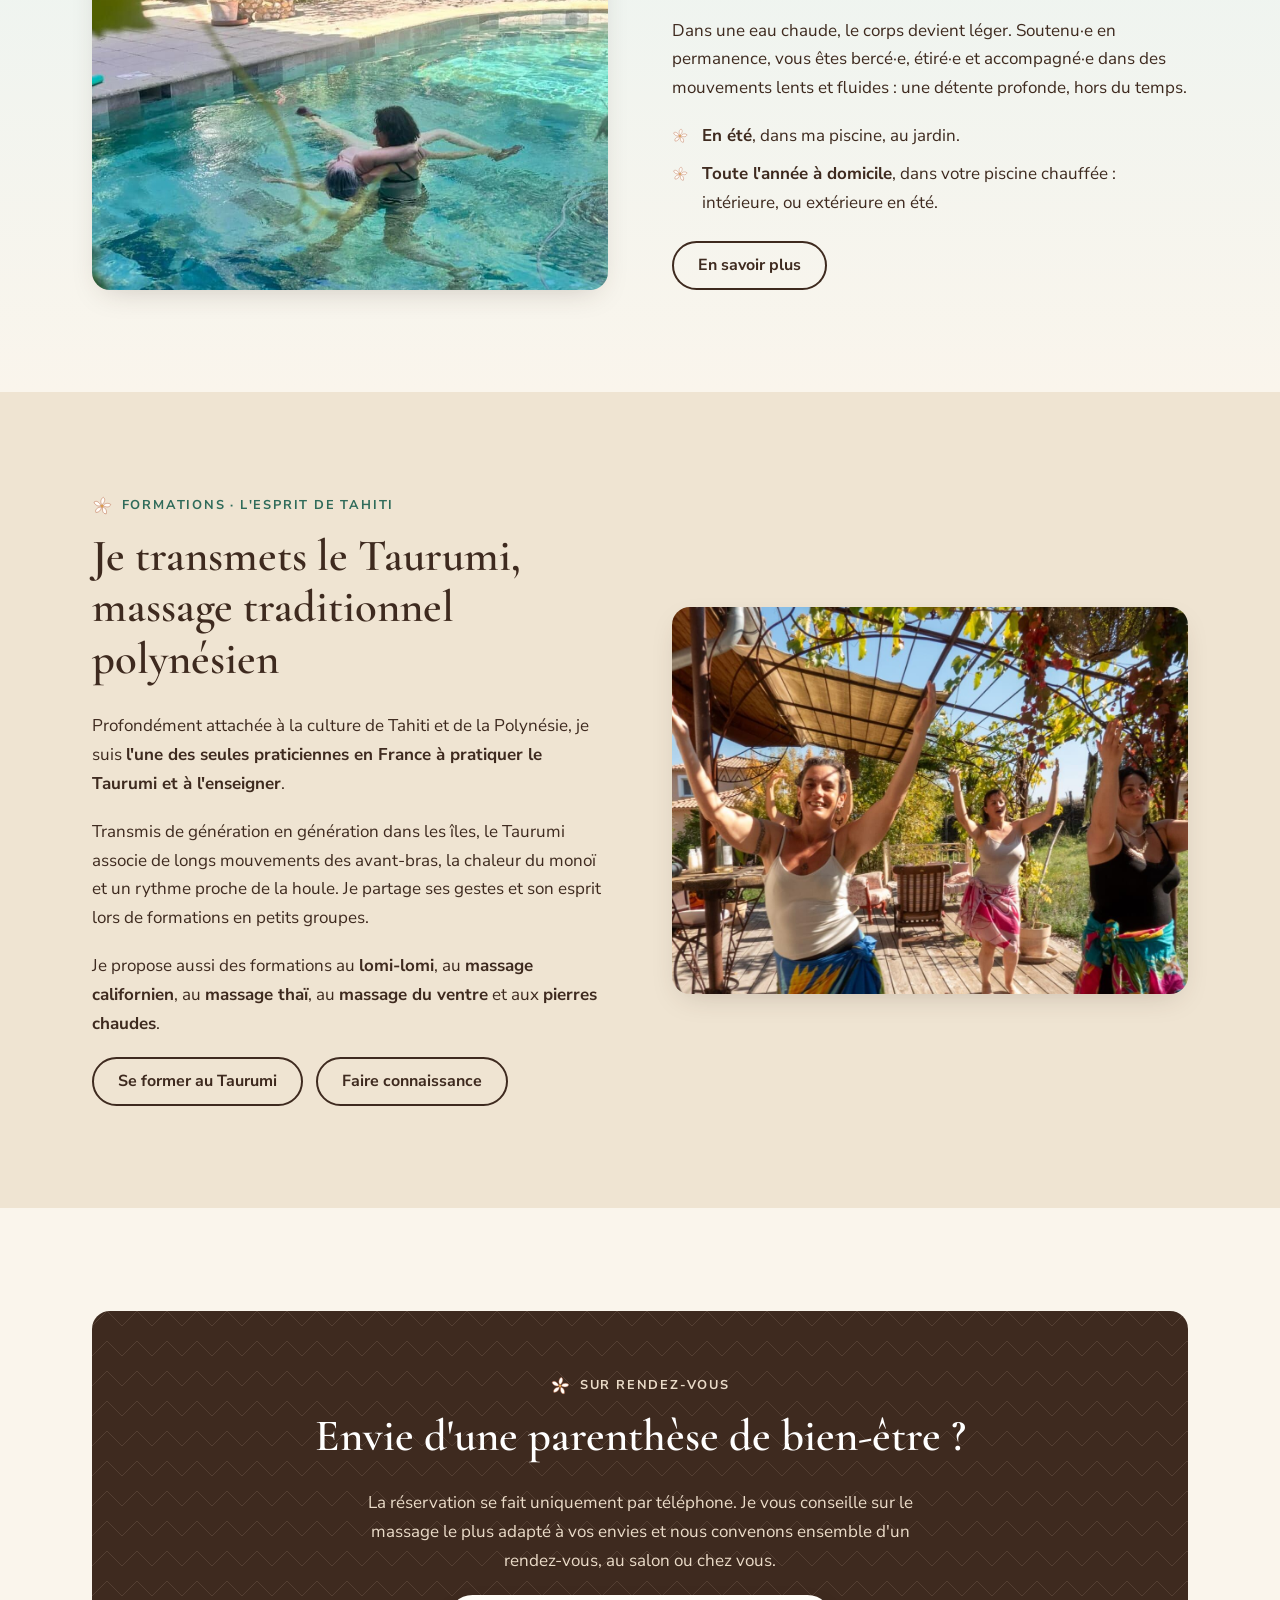
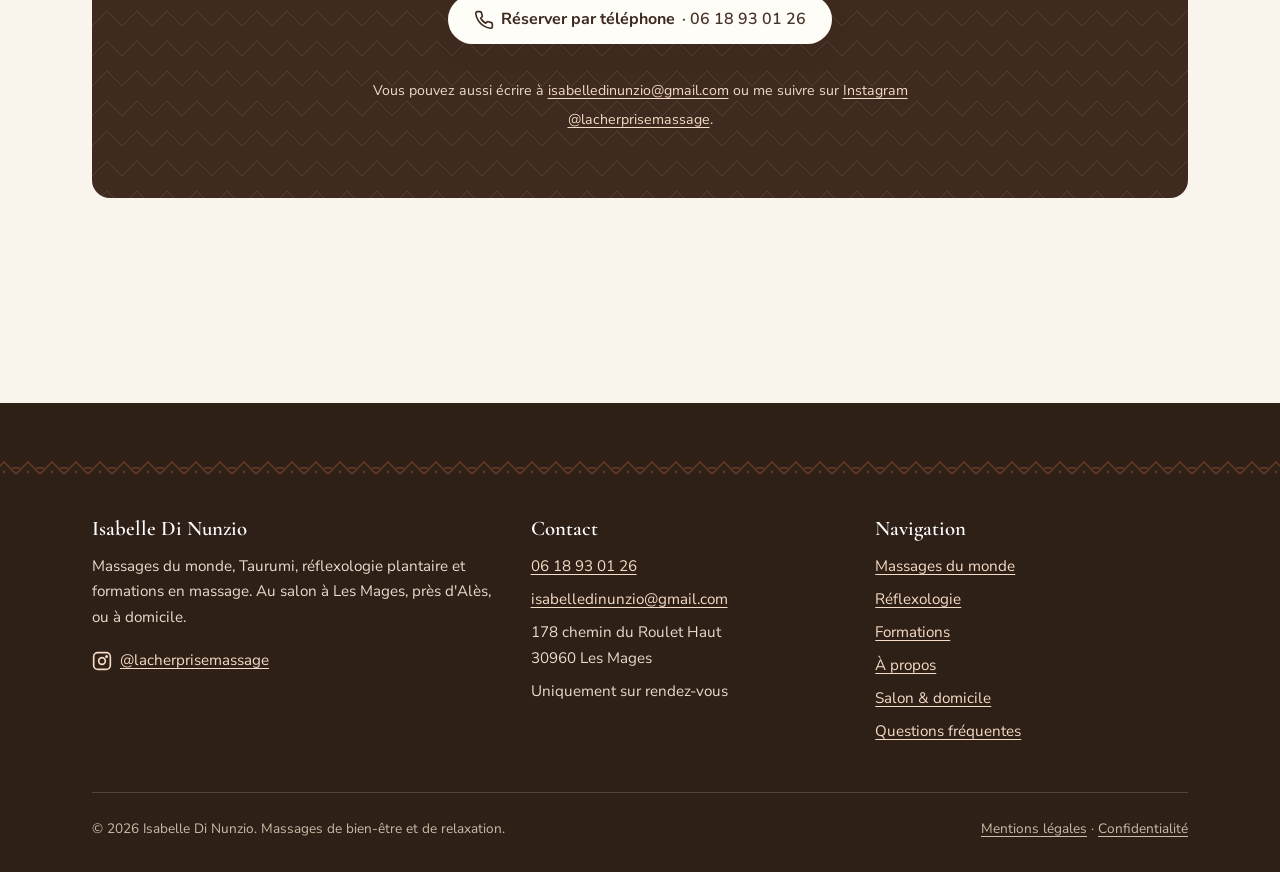
==== commit f2c89462: "Tarifs : réflexologie 1 h / 60 € ; formations 3 jours 630 € (thaï et ventre : 4 jours 840 €) ; autof" ====
--- a/index.html
+++ b/index.html
@@ -32,10 +32,10 @@
   <!-- Polices (hébergées localement) et styles -->
   <link rel="preload" href="fonts/cormorant-garamond-latin-600-normal.woff2" as="font" type="font/woff2" crossorigin>
   <link rel="preload" href="fonts/nunito-sans-latin-400-normal.woff2" as="font" type="font/woff2" crossorigin>
-  <link rel="stylesheet" href="css/style.css?v=18">
+  <link rel="stylesheet" href="css/style.css?v=19">
   <script>document.documentElement.classList.add("js")</script>
-  <script src="data/massages.js?v=18" defer></script>
-  <script src="js/main.js?v=18" defer></script>
+  <script src="data/massages.js?v=19" defer></script>
+  <script src="js/main.js?v=19" defer></script>
 <script type="application/ld+json">
 {
   "@context": "https://schema.org",
@@ -96,22 +96,32 @@
     "itemListElement": [
       {
         "@type": "Offer",
-        "name": "Massage ou réflexologie – 1 h",
+        "name": "Massage du monde – 1 h",
         "price": "60",
         "priceCurrency": "EUR",
         "itemOffered": {
           "@type": "Service",
-          "name": "Massage du monde ou réflexologie plantaire (1 h)"
+          "name": "Massage du monde (1 h)"
         }
       },
       {
         "@type": "Offer",
-        "name": "Massage ou réflexologie – 1 h 30",
+        "name": "Massage du monde – 1 h 30",
         "price": "80",
         "priceCurrency": "EUR",
         "itemOffered": {
           "@type": "Service",
-          "name": "Massage du monde ou réflexologie plantaire (1 h 30)"
+          "name": "Massage du monde (1 h 30)"
+        }
+      },
+      {
+        "@type": "Offer",
+        "name": "Réflexologie plantaire – 1 h",
+        "price": "60",
+        "priceCurrency": "EUR",
+        "itemOffered": {
+          "@type": "Service",
+          "name": "Réflexologie plantaire (1 h)"
         }
       },
       {
@@ -260,7 +270,7 @@
           <div class="carte__media"><img src="images/formation-groupe-pratique-800.jpg" srcset="images/formation-groupe-pratique-800.jpg 800w, images/formation-groupe-pratique.jpg 1600w" sizes="(min-width: 1000px) 33vw, (min-width: 680px) 50vw, 100vw" width="800" height="600" alt="Formation : une praticienne montre un geste de massage du visage à deux stagiaires" loading="lazy" decoding="async"></div>
           <div class="carte__corps">
             <h3>Formations en massage</h3>
-            <p>Taurumi, lomi-lomi, californien, thaï, pierres chaudes : apprenez auprès de l'une des rares praticiennes en France à enseigner le Taurumi.</p>
+            <p>Taurumi, lomi-lomi, californien, thaï, pierres chaudes, massage du ventre : apprenez auprès de l'une des rares praticiennes en France à enseigner le Taurumi.</p>
             <a class="carte__lien" href="formations.html">Voir les formations →</a>
           </div>
         </article>
@@ -274,8 +284,10 @@
       <div class="section__entete reveal">
         <p class="ornement">Où vous recevoir</p>
         <h2 id="titre-lieux">Au salon ou à domicile</h2>
-        <p>Les tarifs sont identiques pour tous les massages et la réflexologie.</p>
-        <ul class="tarifs" data-tarifs aria-label="Tarifs" style="justify-content:center"><li><span>1 h</span> <strong>60 €</strong></li><li><span>1 h 30</span> <strong>80 €</strong></li></ul>
+        <p>Massages, au choix :</p>
+        <ul class="tarifs" data-tarifs aria-label="Tarifs des massages" style="justify-content:center"><li><span>1 h</span> <strong>60 €</strong></li><li><span>1 h 30</span> <strong>80 €</strong></li></ul>
+        <p>Réflexologie plantaire :</p>
+        <ul class="tarifs" data-tarifs="reflexologie" aria-label="Tarif de la réflexologie" style="justify-content:center"><li><span>1 h</span> <strong>60 €</strong></li></ul>
       </div>
       <div class="lieux">
         <div class="lieu reveal"><svg aria-hidden="true" viewBox="0 0 24 24" fill="none" stroke="currentColor" stroke-width="1.8" stroke-linecap="round" stroke-linejoin="round"><path d="M3 10.5 12 3l9 7.5V21a1 1 0 0 1-1 1h-5v-7H9v7H4a1 1 0 0 1-1-1z"/></svg><div><h3>Au salon, à Les Mages</h3><p>Un espace calme et chaleureux, au 178 chemin du Roulet Haut, à quelques minutes d'Alès.</p></div></div>
@@ -317,7 +329,7 @@
         <h2 id="titre-taurumi">Je transmets le Taurumi, massage traditionnel polynésien</h2>
         <p>Profondément attachée à la culture de Tahiti et de la Polynésie, je suis <strong>l'une des seules praticiennes en France à pratiquer le Taurumi et à l'enseigner</strong>.</p>
         <p>Transmis de génération en génération dans les îles, le Taurumi associe de longs mouvements des avant-bras, la chaleur du monoï et un rythme proche de la houle. Je partage ses gestes et son esprit lors de formations en petits groupes.</p>
-        <p>Je propose aussi des formations au <strong>lomi-lomi</strong>, au <strong>massage californien</strong>, au <strong>massage thaï</strong> et aux <strong>pierres chaudes</strong>.</p>
+        <p>Je propose aussi des formations au <strong>lomi-lomi</strong>, au <strong>massage californien</strong>, au <strong>massage thaï</strong>, au <strong>massage du ventre</strong> et aux <strong>pierres chaudes</strong>.</p>
         <div class="groupe-btn">
           <a class="btn btn--contour" href="formations.html">Se former au Taurumi</a>
           <a class="btn btn--contour" href="a-propos.html">Faire connaissance</a>
--- a/css/style.css
+++ b/css/style.css
@@ -437,6 +437,11 @@
 .infos-formation { display: grid; grid-template-columns: auto 1fr; gap: .3rem 1rem; margin: 0 0 1.3rem; font-size: .95rem; }
 .infos-formation dt { font-weight: 700; color: var(--c-chocolat); }
 .infos-formation dd { margin: 0; color: var(--c-bois); }
+.encart {
+  background: var(--c-tiare); border: 1px solid var(--c-lin); border-radius: var(--radius);
+  padding: 1.25rem 1.5rem; margin: 0 auto 2.5rem; max-width: 780px; text-align: center;
+}
+.encart p { margin: 0 0 .6rem; }
 .alerte-exemple {
   background: var(--c-exemple); border: 1px dashed var(--c-terre); border-radius: var(--radius);
   padding: 1rem 1.25rem; margin: 0 auto 2.5rem; max-width: 780px; text-align: center; color: #5E2E18;
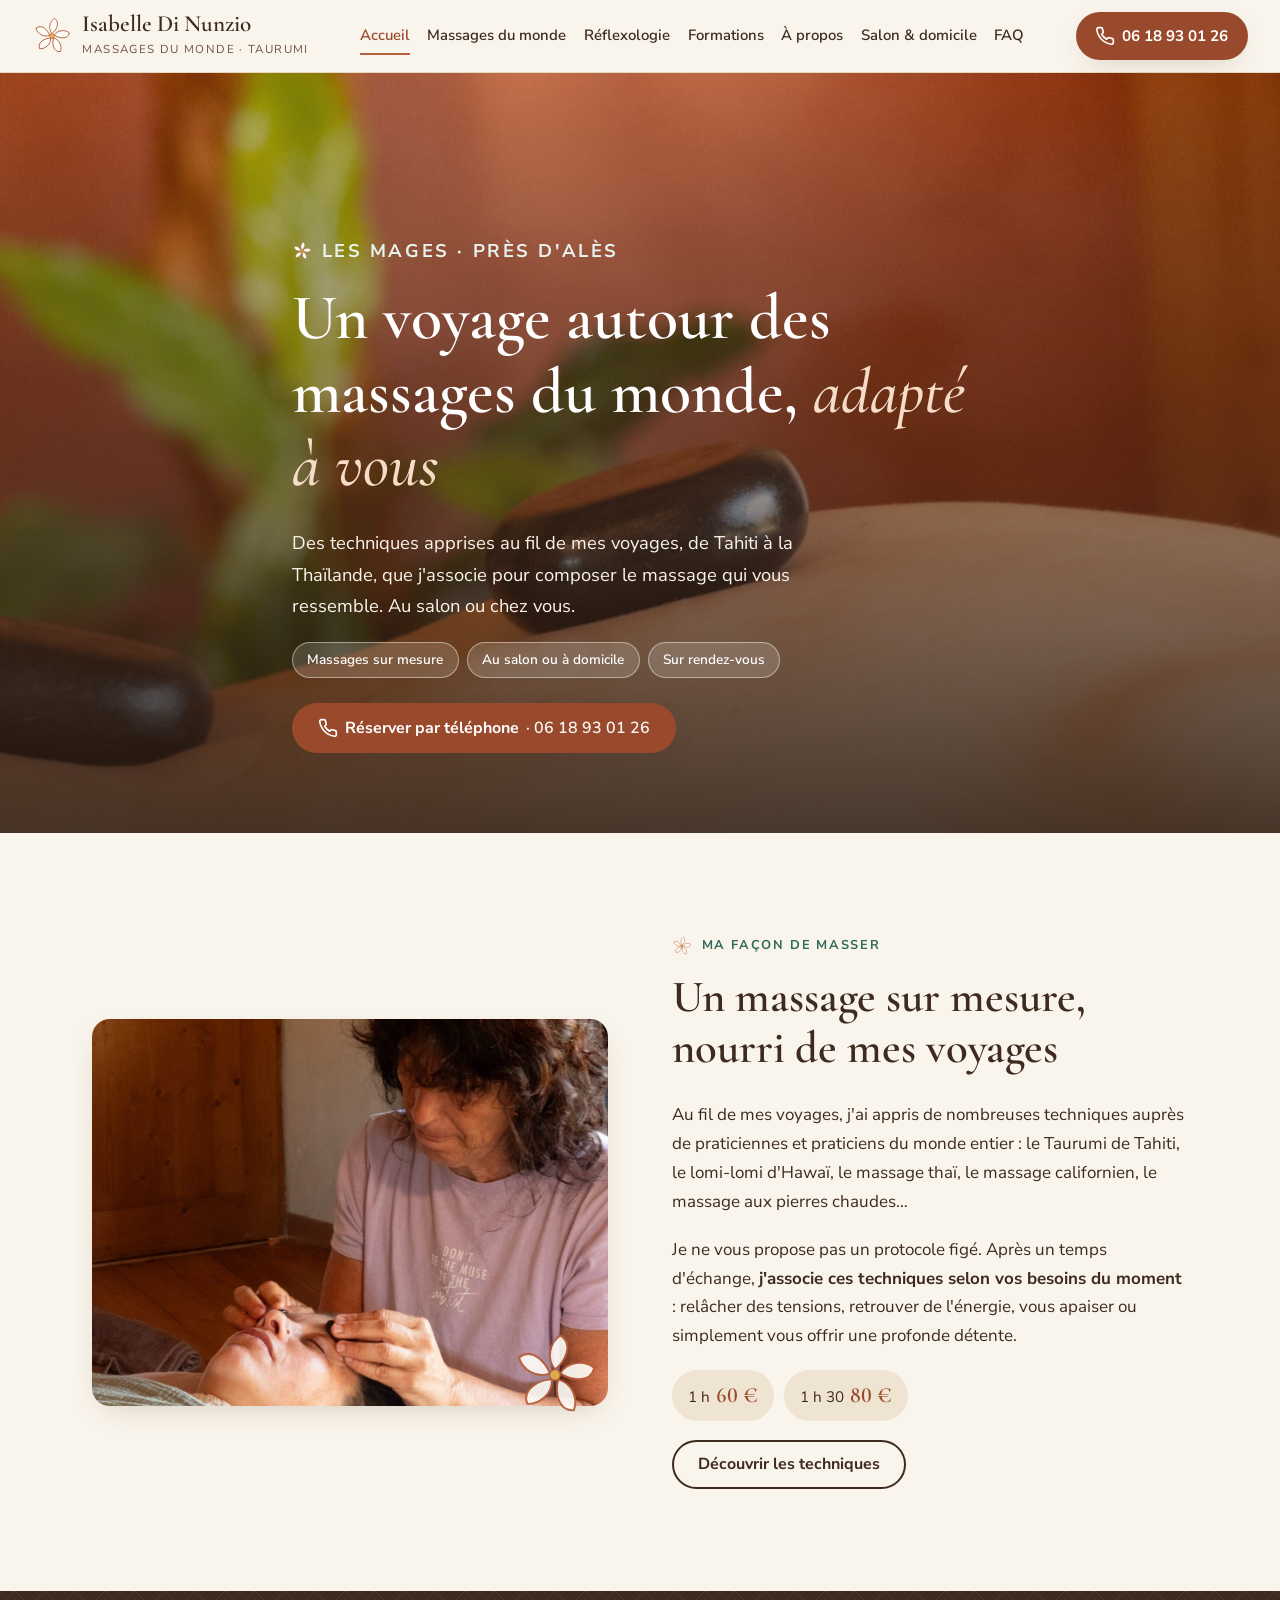
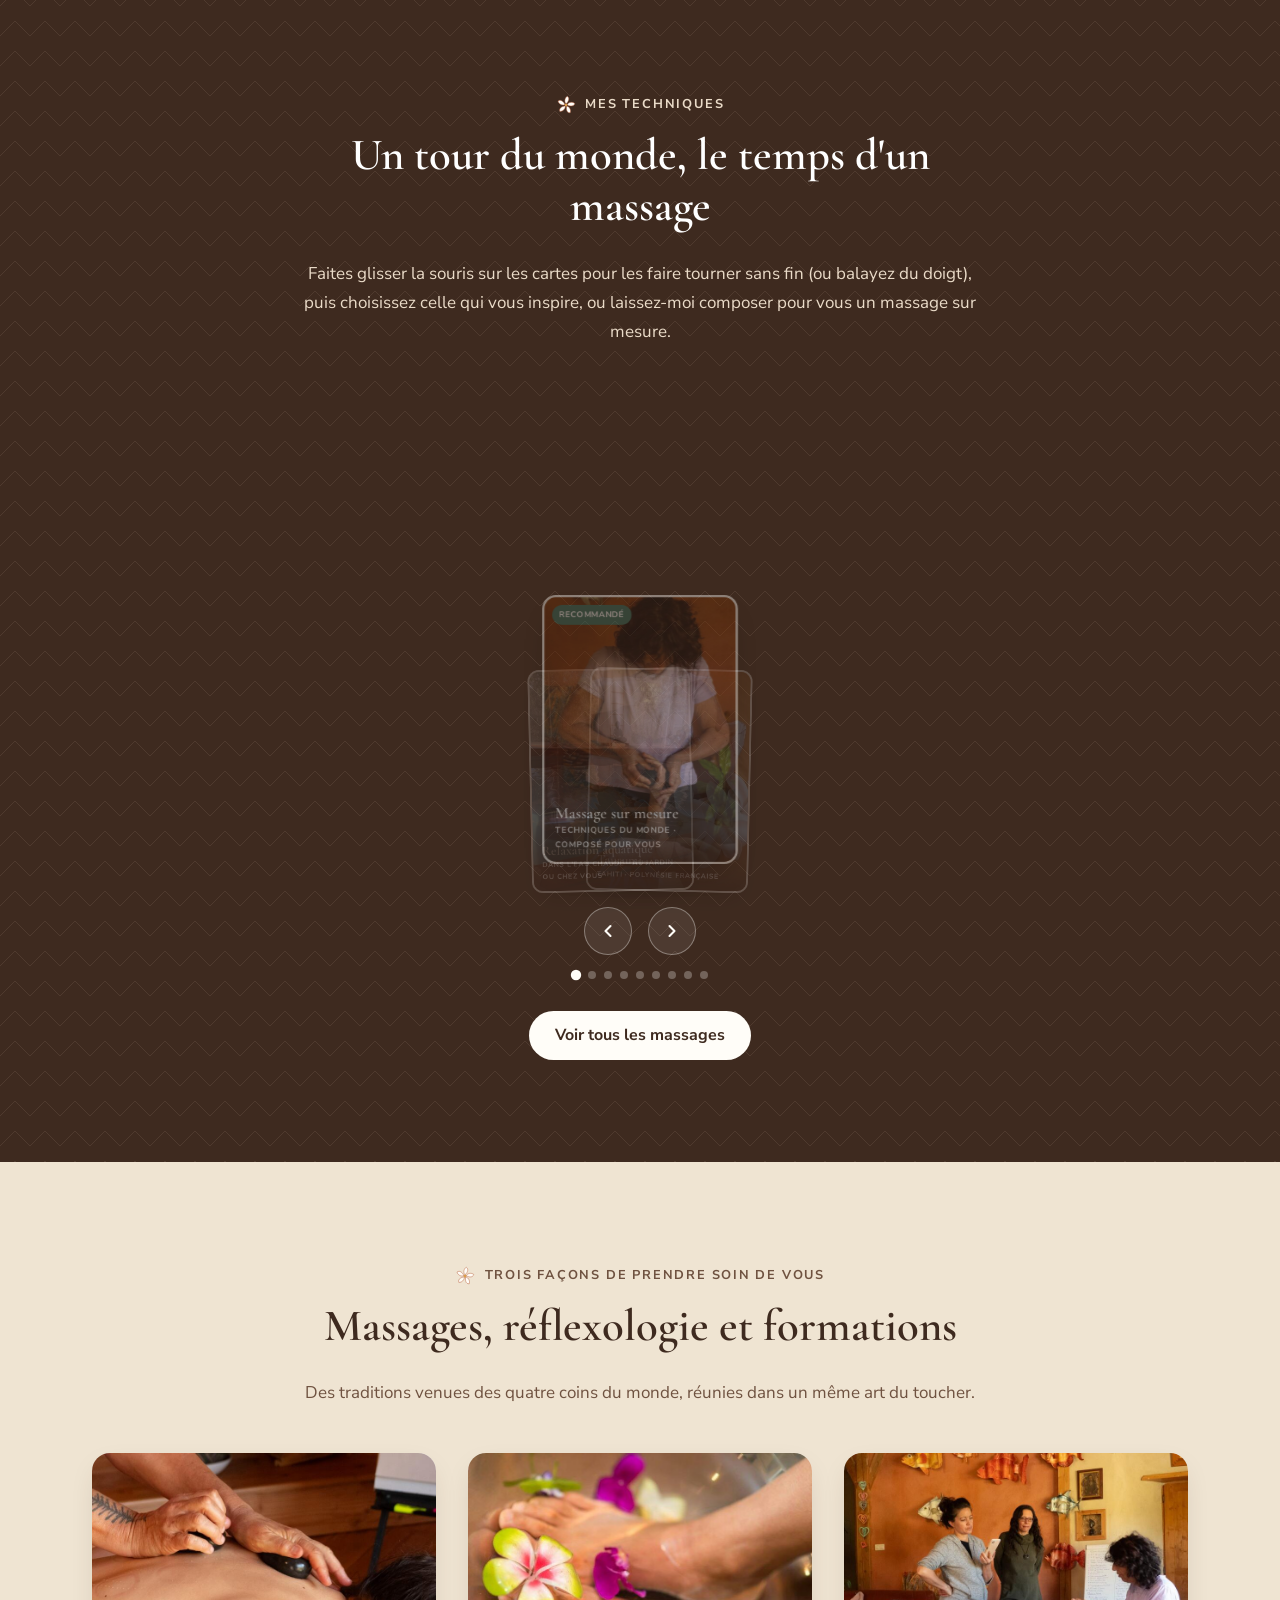
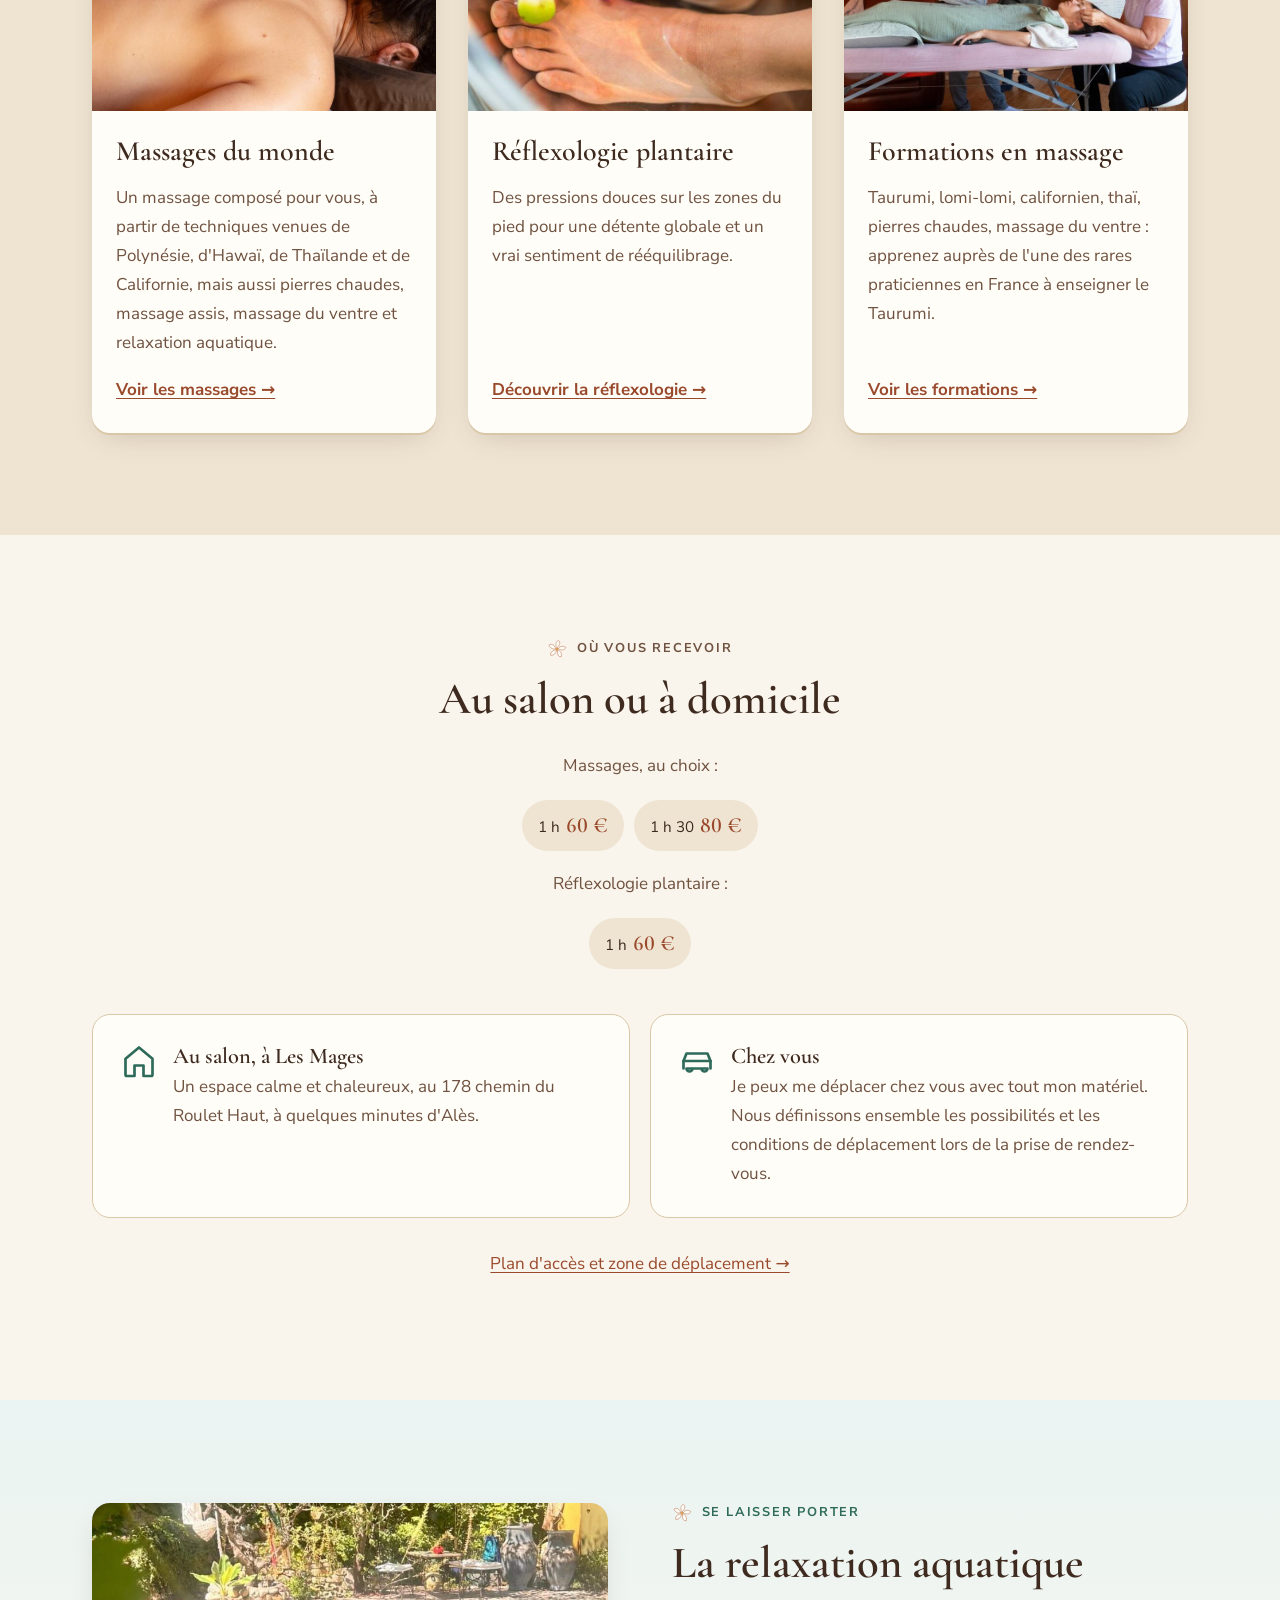
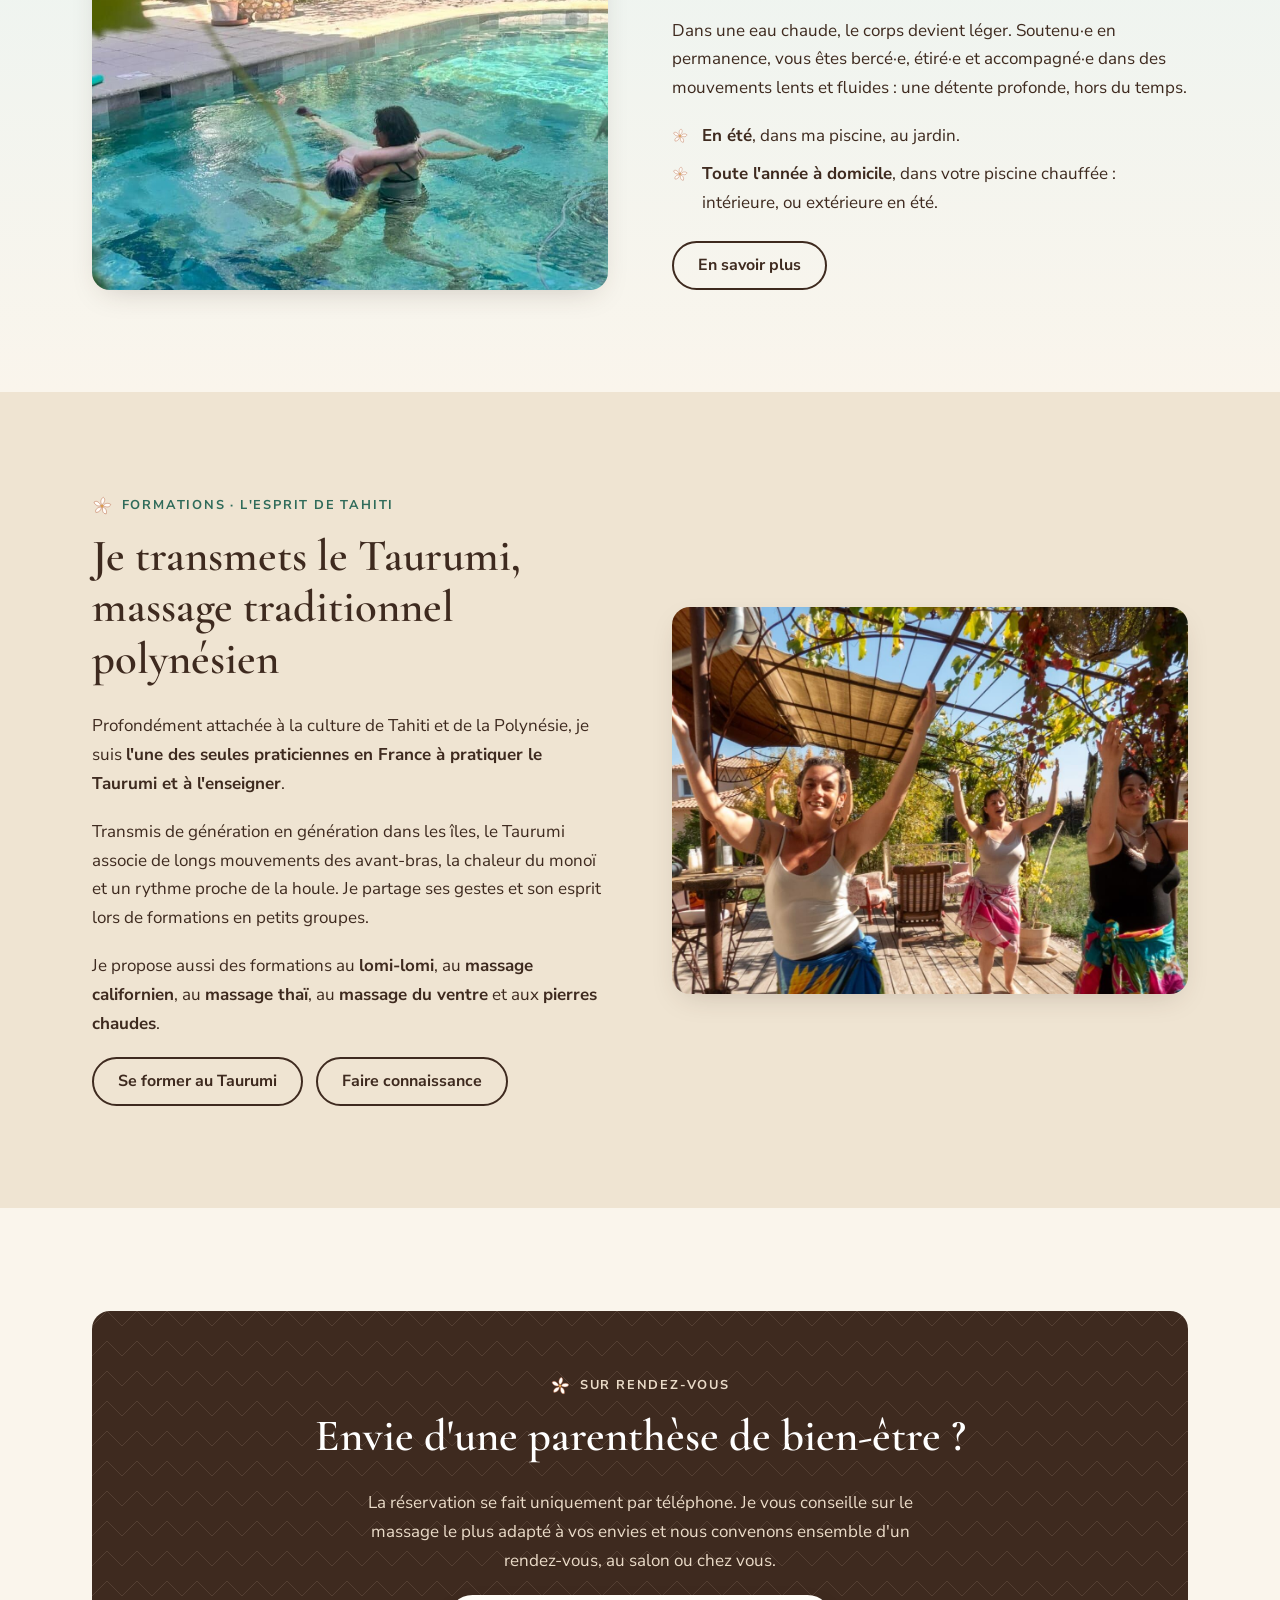
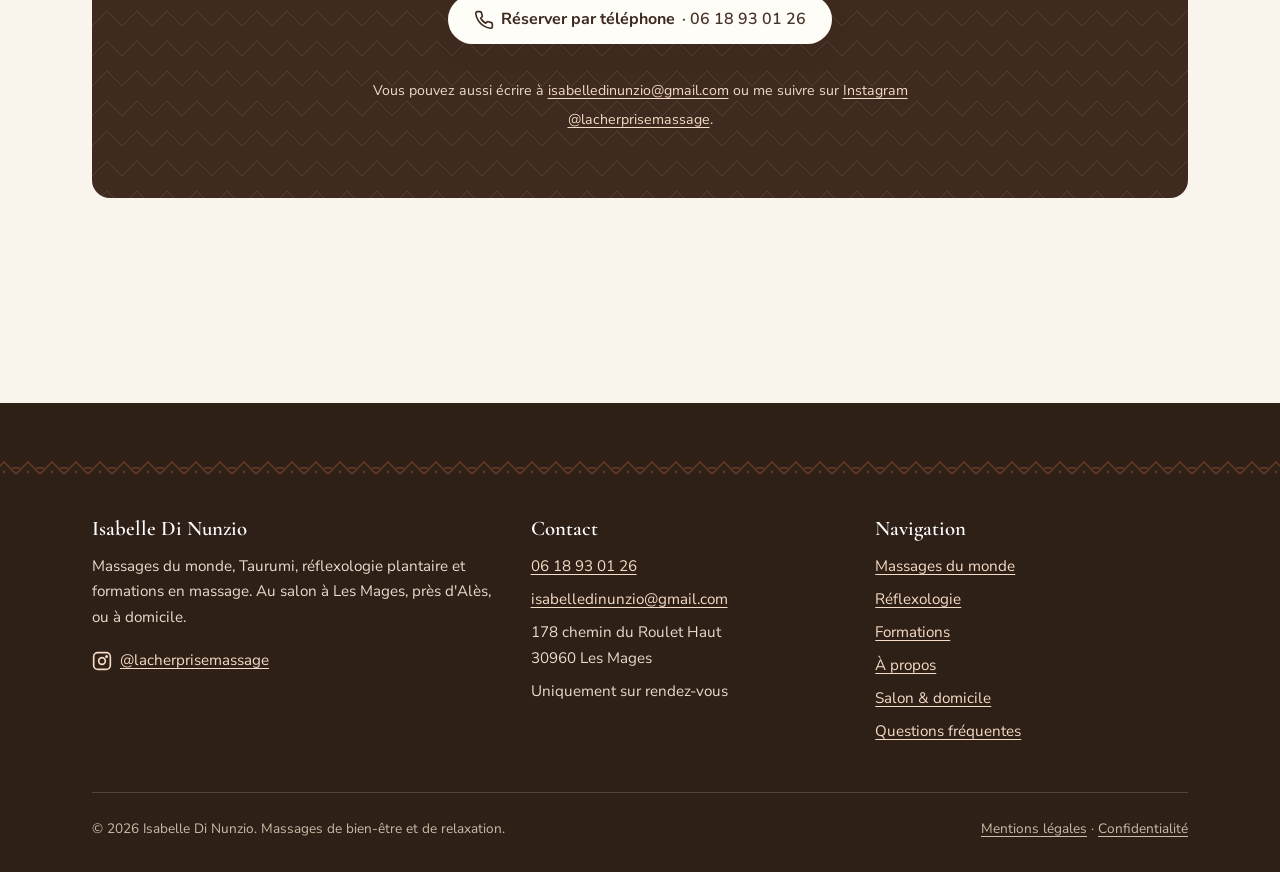
==== commit 953530ff: "Formation au Taurumi : 4 jours, 840 € Co-Authored-By: Claude Sonnet 5.5 <noreply@anthropic.com> Clau" ====
--- a/index.html
+++ b/index.html
@@ -32,10 +32,10 @@
   <!-- Polices (hébergées localement) et styles -->
   <link rel="preload" href="fonts/cormorant-garamond-latin-600-normal.woff2" as="font" type="font/woff2" crossorigin>
   <link rel="preload" href="fonts/nunito-sans-latin-400-normal.woff2" as="font" type="font/woff2" crossorigin>
-  <link rel="stylesheet" href="css/style.css?v=19">
+  <link rel="stylesheet" href="css/style.css?v=20">
   <script>document.documentElement.classList.add("js")</script>
-  <script src="data/massages.js?v=19" defer></script>
-  <script src="js/main.js?v=19" defer></script>
+  <script src="data/massages.js?v=20" defer></script>
+  <script src="js/main.js?v=20" defer></script>
 <script type="application/ld+json">
 {
   "@context": "https://schema.org",
